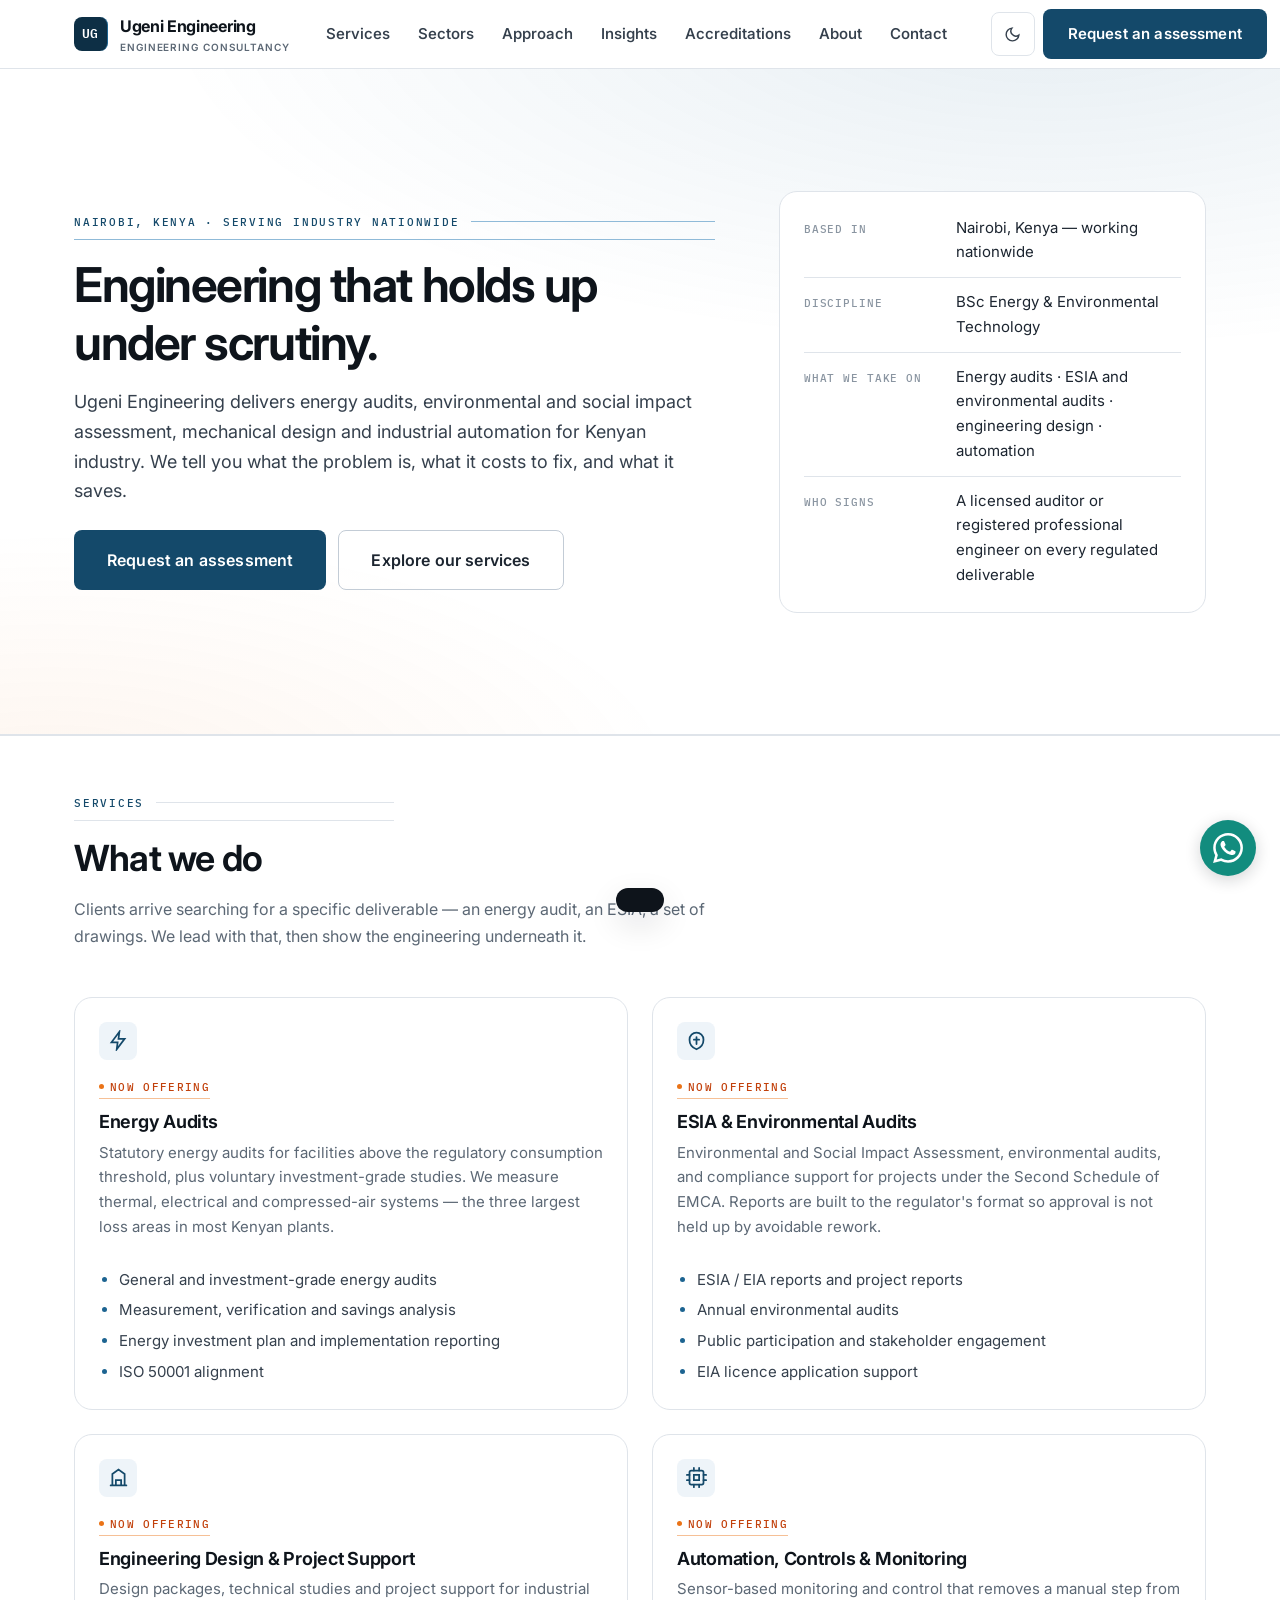
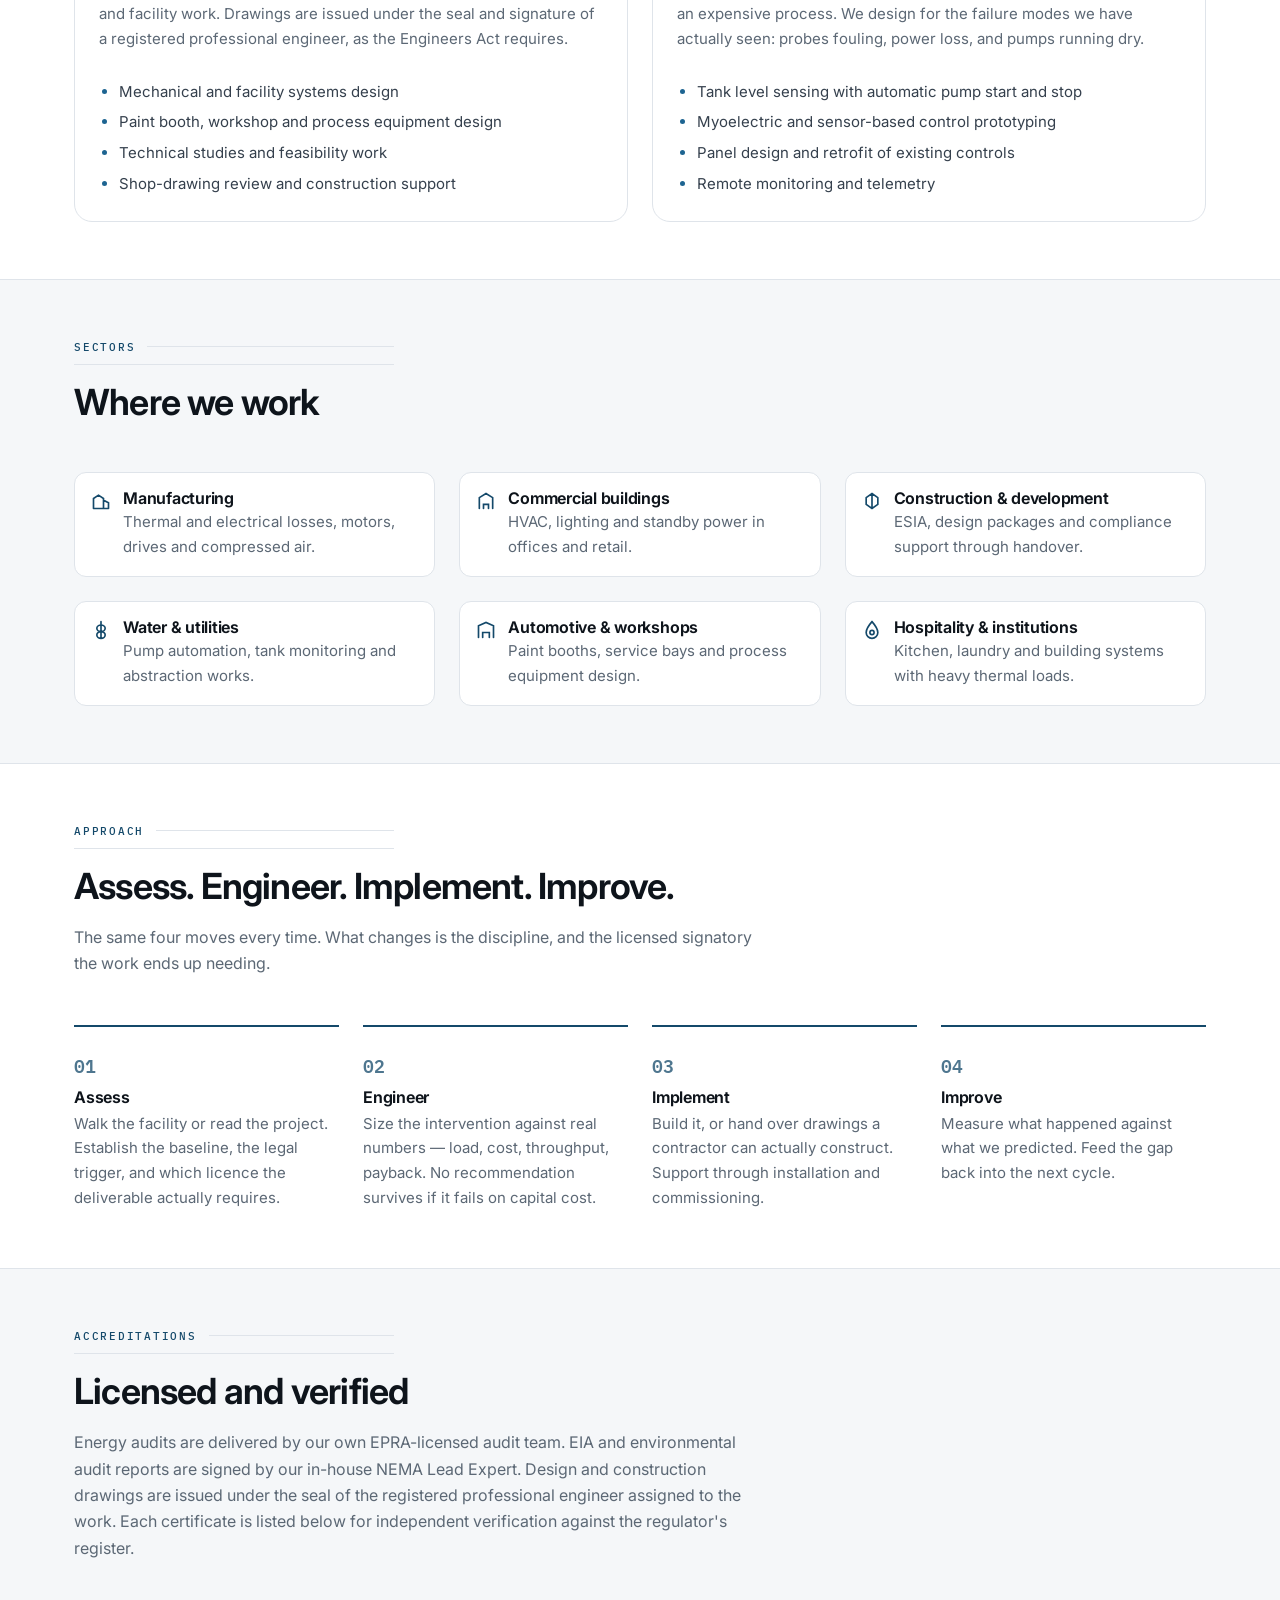
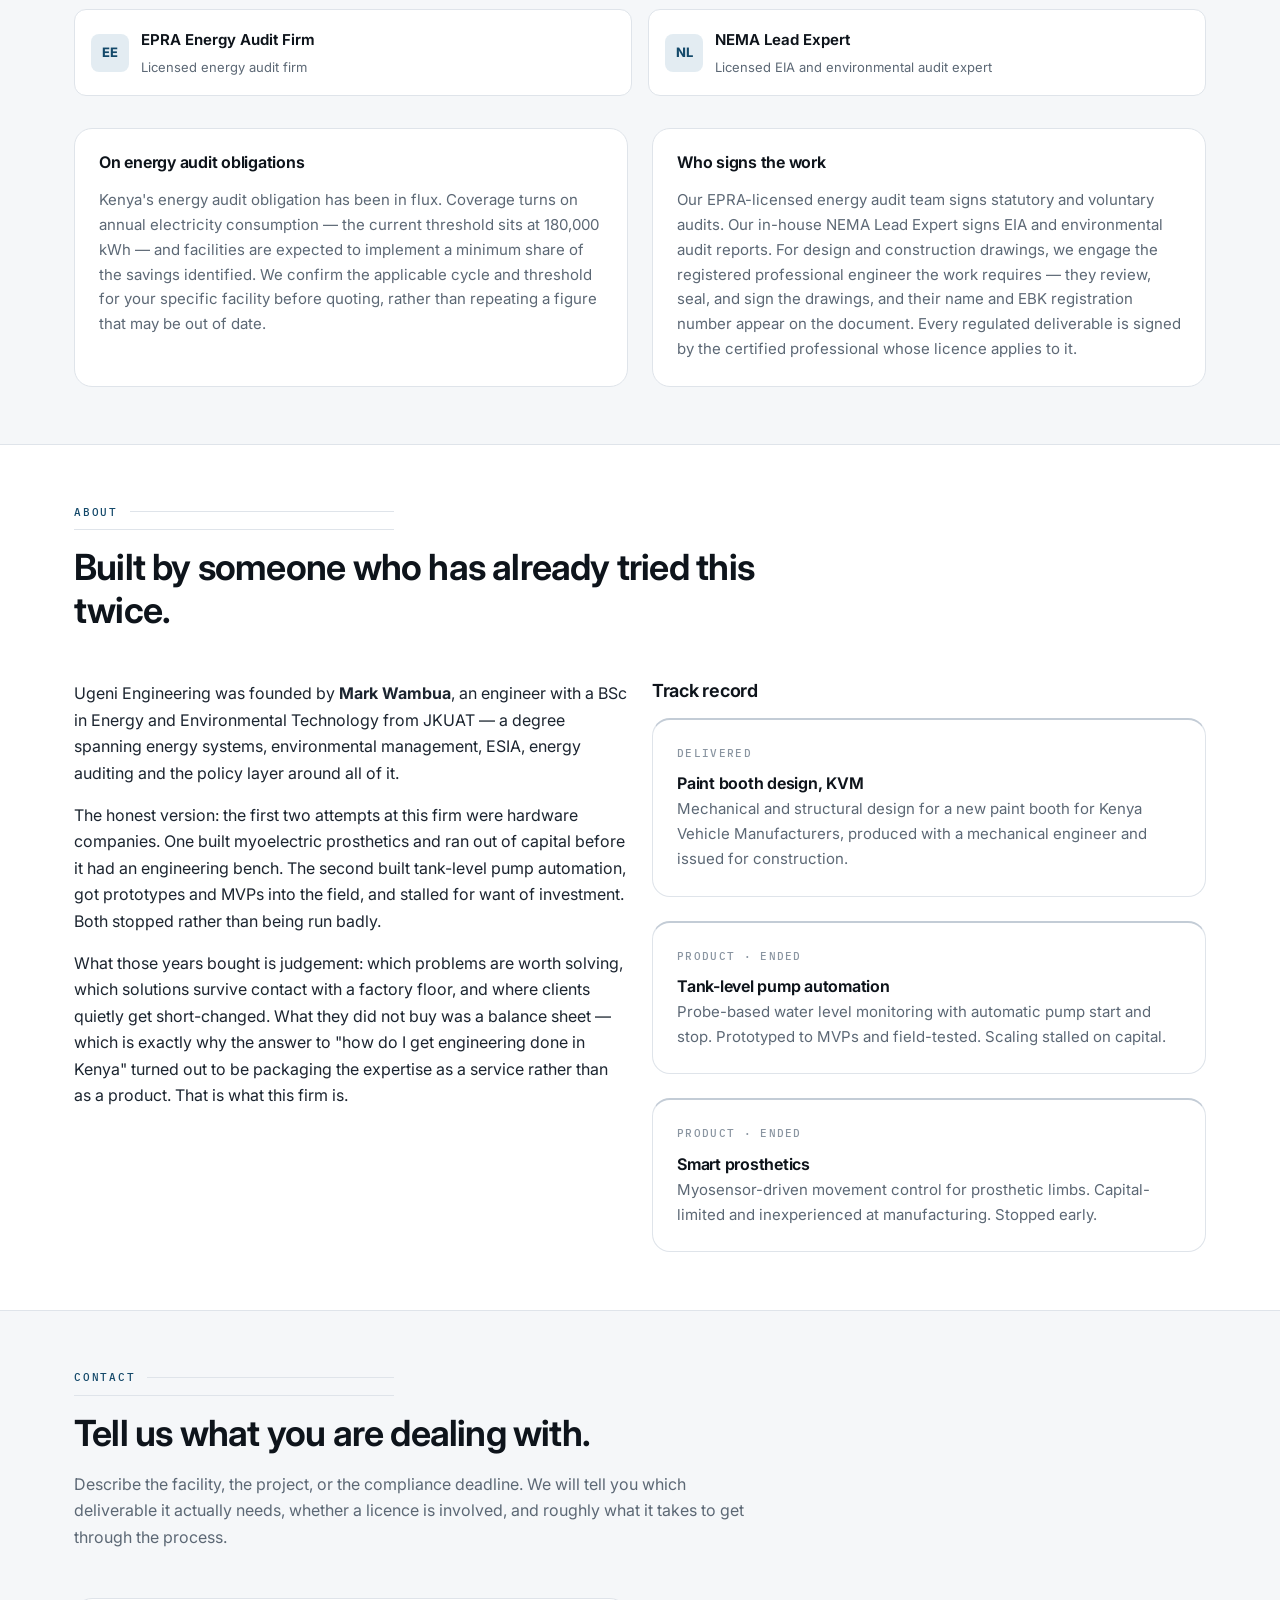
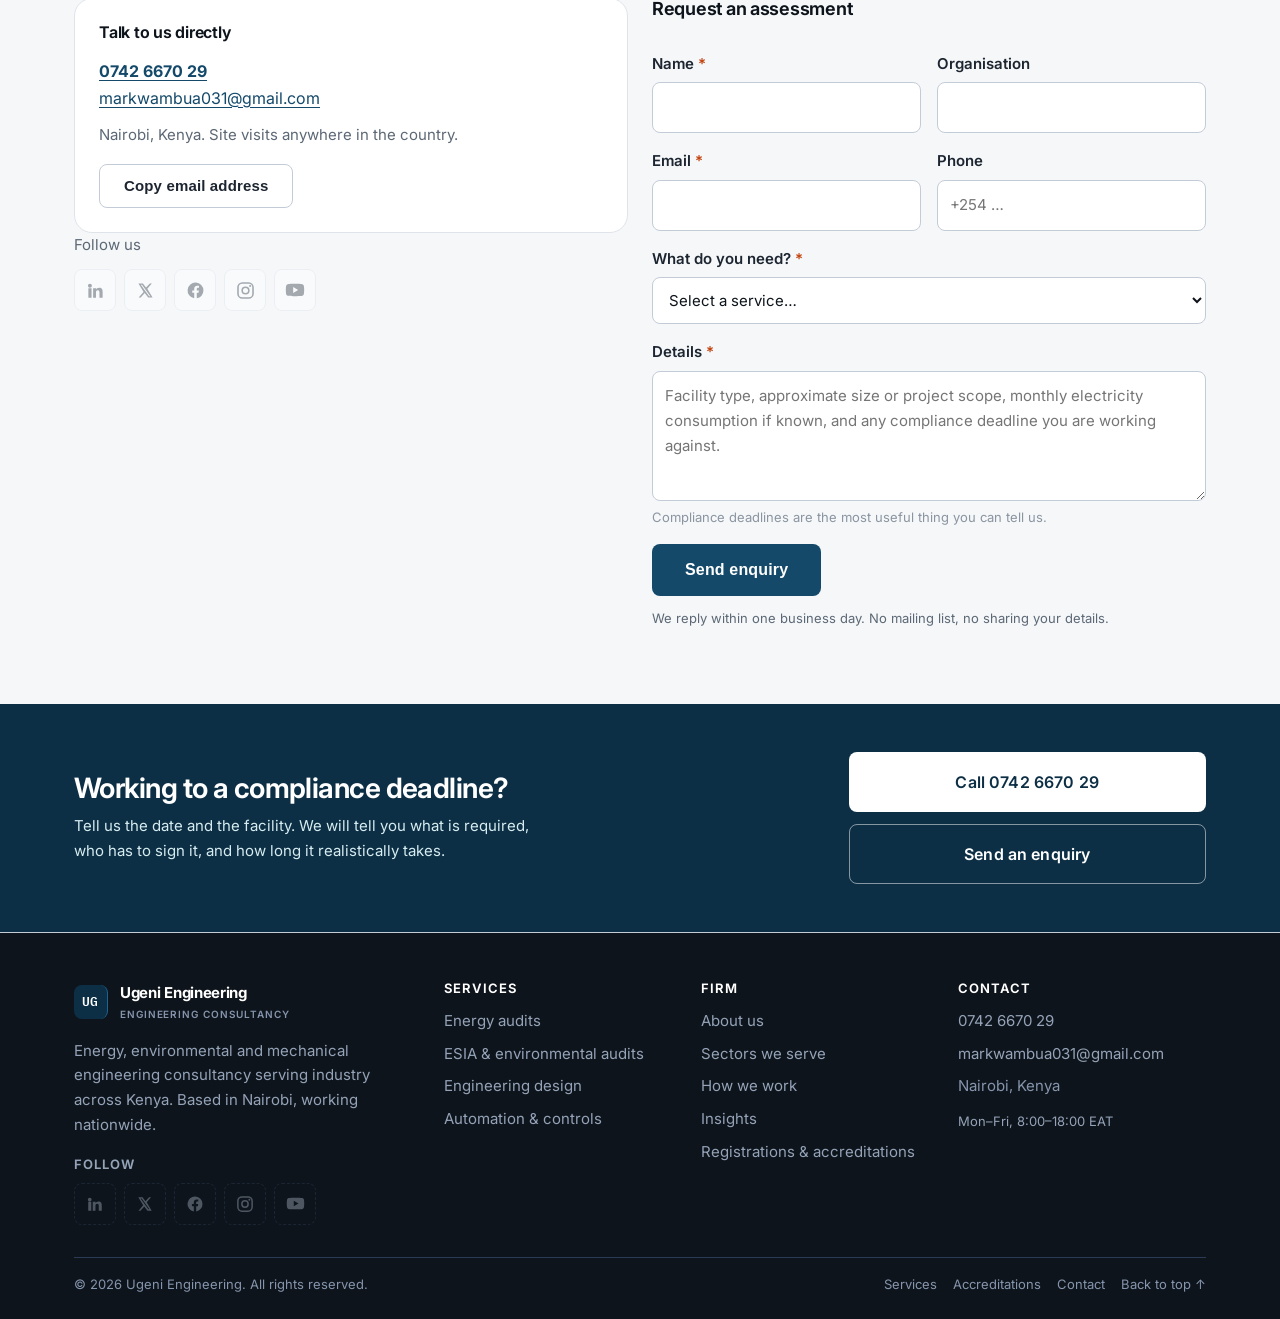
==== index.html @ 132cc2e2 "Add config-driven floating WhatsApp button Bottom-right on every page (index, blog index, blog posts" ====
<!DOCTYPE html>
<html lang="en">
<head>
<meta charset="UTF-8">
<meta name="viewport" content="width=device-width, initial-scale=1">
<title>Ugeni Engineering — Energy, Environmental &amp; Engineering Consultancy in Nairobi</title>
<meta name="description" content="Energy audits, ESIA and environmental audits, engineering design and industrial automation for Kenyan industry. Based in Nairobi, working nationwide.">
<link rel="canonical" href="https://eng-mwambua.github.io/ugeni-engineering/">

<meta property="og:type" content="website">
<meta property="og:title" content="Ugeni Engineering — Energy, Environmental &amp; Engineering Consultancy">
<meta property="og:description" content="Energy audits, ESIA, engineering design and industrial automation for Kenyan industry. Nairobi based.">
<meta property="og:url" content="https://eng-mwambua.github.io/ugeni-engineering/">
<meta property="og:locale" content="en_KE">

<link rel="icon" href="assets/img/favicon.svg" type="image/svg+xml">
<link rel="preconnect" href="https://fonts.googleapis.com">
<link rel="preconnect" href="https://fonts.gstatic.com" crossorigin>
<link rel="stylesheet" href="https://fonts.googleapis.com/css2?family=Inter:wght@400;500;600;700;800&family=IBM+Plex+Mono:wght@400;500&display=swap">
<link rel="stylesheet" href="assets/css/main.css">

<!-- Structured data. Email/phone update automatically via site.config.js -->
<script type="application/ld+json">
{
  "@context": "https://schema.org",
  "@type": "ProfessionalService",
  "name": "Ugeni Engineering",
  "description": "Energy, environmental and mechanical engineering consultancy serving Kenyan industry.",
  "url": "https://eng-mwambua.github.io/ugeni-engineering/",
  "telephone": "+254742667029",
  "email": "markwambua031@gmail.com",
  "priceRange": "KES",
  "address": {
    "@type": "PostalAddress",
    "addressLocality": "Nairobi",
    "addressCountry": "KE"
  },
  "areaServed": { "@type": "Country", "name": "Kenya" },
  "founder": { "@type": "Person", "name": "Mark Wambua" },
  "knowsAbout": [
    "Energy auditing", "Energy efficiency", "Environmental and Social Impact Assessment",
    "Environmental audits", "Mechanical engineering design", "Industrial automation",
    "Process control systems"
  ]
}
</script>
</head>

<body>
<a class="skip" href="#main">Skip to main content</a>

<header class="hdr">
  <div class="wrap hdr__in">
    <a class="logo" href="./" aria-label="Ugeni Engineering — home">
      <span class="logo__mark" aria-hidden="true">UG</span>
      <span>
        <span class="logo__name">Ugeni Engineering</span>
        <span class="logo__sub">Engineering Consultancy</span>
      </span>
    </a>

    <nav class="nav" id="nav" aria-label="Primary">
      <a href="#services">Services</a>
      <a href="#sectors">Sectors</a>
      <a href="#approach">Approach</a>
      <a href="blog/">Insights</a>
      <a href="#accreditations">Accreditations</a>
      <a href="#about">About</a>
      <a href="#contact">Contact</a>
    </nav>

    <div class="hdr__tools">
      <button class="iconbtn" data-theme-toggle aria-label="Switch to dark theme">
        <svg width="17" height="17" viewBox="0 0 24 24" fill="none" stroke="currentColor" stroke-width="2" stroke-linecap="round" aria-hidden="true">
          <path d="M21 12.8A9 9 0 1 1 11.2 3a7 7 0 0 0 9.8 9.8Z"/>
        </svg>
      </button>
      <a class="btn btn--primary hdr__cta" href="#contact">Request an assessment</a>
      <button class="iconbtn menu-btn" data-menu aria-expanded="false" aria-controls="nav" aria-label="Open navigation menu">
        <svg width="19" height="19" viewBox="0 0 24 24" fill="none" stroke="currentColor" stroke-width="2" stroke-linecap="round" aria-hidden="true">
          <path d="M3 6h18M3 12h18M3 18h18"/>
        </svg>
      </button>
    </div>
  </div>
</header>

<main id="main">

  <!-- ============ HERO ============ -->
  <section class="hero" id="top">
    <div class="wrap hero__grid">
      <div>
        <span class="eyebrow">Nairobi, Kenya · Serving industry nationwide</span>
        <h1>Engineering that holds up under scrutiny.</h1>
        <p class="lede">
          Ugeni Engineering delivers energy audits, environmental and social impact
          assessment, mechanical design and industrial automation for Kenyan industry.
          We tell you what the problem is, what it costs to fix, and what it saves.
        </p>

        <div class="hero__cta">
          <a class="btn btn--primary btn--lg" href="#contact">Request an assessment</a>
          <a class="btn btn--ghost btn--lg" href="#services">Explore our services</a>
        </div>

      </div>

      <aside class="card-stat" aria-label="Firm at a glance">
        <dl>
          <div>
            <dt>Based in</dt>
            <dd>Nairobi, Kenya — working nationwide</dd>
          </div>
          <div>
            <dt>Discipline</dt>
            <dd>BSc Energy &amp; Environmental Technology</dd>
          </div>
          <div>
            <dt>What we take on</dt>
            <dd>Energy audits · ESIA and environmental audits · engineering design · automation</dd>
          </div>
          <div>
            <dt>Who signs</dt>
            <dd>A licensed auditor or registered professional engineer on every regulated deliverable</dd>
          </div>
        </dl>
      </aside>
    </div>
  </section>

  <!-- ============ SERVICES ============ -->
  <section id="services">
    <div class="wrap">
      <div class="sec__head">
        <span class="eyebrow">Services</span>
        <h2>What we do</h2>
        <p class="muted">
          Clients arrive searching for a specific deliverable — an energy audit, an
          ESIA, a set of drawings. We lead with that, then show the engineering
          underneath it.
        </p>
      </div>

      <div class="grid-2 grid-services">

        <article class="svc" id="energy-audits">
          <div class="svc__icon" aria-hidden="true">
            <svg width="21" height="21" viewBox="0 0 24 24" fill="none" stroke="currentColor" stroke-width="2" stroke-linecap="round"><path d="M13 2 4 14h7l-1 8 9-12h-7l1-8Z"/></svg>
          </div>
          <span class="tag tag--live">Now offering</span>
          <h3>Energy Audits</h3>
          <p>
            Statutory energy audits for facilities above the regulatory consumption
            threshold, plus voluntary investment-grade studies. We measure thermal,
            electrical and compressed-air systems — the three largest loss areas in
            most Kenyan plants.
          </p>
          <ul class="svc__list">
            <li>General and investment-grade energy audits</li>
            <li>Measurement, verification and savings analysis</li>
            <li>Energy investment plan and implementation reporting</li>
            <li>ISO 50001 alignment</li>
          </ul>
        </article>

        <article class="svc" id="environmental">
          <div class="svc__icon" aria-hidden="true">
            <svg width="21" height="21" viewBox="0 0 24 24" fill="none" stroke="currentColor" stroke-width="2" stroke-linecap="round"><path d="M12 22c5-2 8-6 8-11a8 8 0 1 0-16 0c0 5 3 9 8 11Z"/><path d="M12 8v8M9 11h6"/></svg>
          </div>
          <span class="tag tag--live">Now offering</span>
          <h3>ESIA &amp; Environmental Audits</h3>
          <p>
            Environmental and Social Impact Assessment, environmental audits, and
            compliance support for projects under the Second Schedule of EMCA.
            Reports are built to the regulator's format so approval is not held up
            by avoidable rework.
          </p>
          <ul class="svc__list">
            <li>ESIA / EIA reports and project reports</li>
            <li>Annual environmental audits</li>
            <li>Public participation and stakeholder engagement</li>
            <li>EIA licence application support</li>
          </ul>
        </article>

        <article class="svc" id="design">
          <div class="svc__icon" aria-hidden="true">
            <svg width="21" height="21" viewBox="0 0 24 24" fill="none" stroke="currentColor" stroke-width="2" stroke-linecap="round"><path d="M3 21h18M5 21V8l7-5 7 5v13M9 21v-6h6v6"/></svg>
          </div>
          <span class="tag tag--live">Now offering</span>
          <h3>Engineering Design &amp; Project Support</h3>
          <p>
            Design packages, technical studies and project support for industrial
            and facility work. Drawings are issued under the seal and signature of
            a registered professional engineer, as the Engineers Act requires.
          </p>
          <ul class="svc__list">
            <li>Mechanical and facility systems design</li>
            <li>Paint booth, workshop and process equipment design</li>
            <li>Technical studies and feasibility work</li>
            <li>Shop-drawing review and construction support</li>
          </ul>
        </article>

        <article class="svc" id="automation">
          <div class="svc__icon" aria-hidden="true">
            <svg width="21" height="21" viewBox="0 0 24 24" fill="none" stroke="currentColor" stroke-width="2" stroke-linecap="round"><rect x="4" y="4" width="16" height="16" rx="2"/><path d="M9 9h6v6H9zM9 1v3M15 1v3M9 20v3M15 20v3M1 9h3M1 15h3M20 9h3M20 15h3"/></svg>
          </div>
          <span class="tag tag--live">Now offering</span>
          <h3>Automation, Controls &amp; Monitoring</h3>
          <p>
            Sensor-based monitoring and control that removes a manual step from an
            expensive process. We design for the failure modes we have actually
            seen: probes fouling, power loss, and pumps running dry.
          </p>
          <ul class="svc__list">
            <li>Tank level sensing with automatic pump start and stop</li>
            <li>Myoelectric and sensor-based control prototyping</li>
            <li>Panel design and retrofit of existing controls</li>
            <li>Remote monitoring and telemetry</li>
          </ul>
        </article>

      </div>
    </div>
  </section>

  <!-- ============ SECTORS ============ -->
  <section class="sec-alt" id="sectors">
    <div class="wrap">
      <div class="sec__head">
        <span class="eyebrow">Sectors</span>
        <h2>Where we work</h2>
      </div>

      <div class="grid-3">
        <div class="sector">
          <svg width="20" height="20" viewBox="0 0 24 24" fill="none" stroke="currentColor" stroke-width="2" stroke-linecap="round" aria-hidden="true"><path d="M3 21V9l6-4 6 4v12M15 21V11l6 3v7M3 21h18"/></svg>
          <div>
            <h4>Manufacturing</h4>
            <p>Thermal and electrical losses, motors, drives and compressed air.</p>
          </div>
        </div>
        <div class="sector">
          <svg width="20" height="20" viewBox="0 0 24 24" fill="none" stroke="currentColor" stroke-width="2" stroke-linecap="round" aria-hidden="true"><path d="M4 21V8l8-5 8 5v13M9 21v-5h6v5"/></svg>
          <div>
            <h4>Commercial buildings</h4>
            <p>HVAC, lighting and standby power in offices and retail.</p>
          </div>
        </div>
        <div class="sector">
          <svg width="20" height="20" viewBox="0 0 24 24" fill="none" stroke="currentColor" stroke-width="2" stroke-linecap="round" aria-hidden="true"><path d="M12 3v18M5 8l7-5 7 5M5 8v8l7 5 7-5V8"/></svg>
          <div>
            <h4>Construction &amp; development</h4>
            <p>ESIA, design packages and compliance support through handover.</p>
          </div>
        </div>
        <div class="sector">
          <svg width="20" height="20" viewBox="0 0 24 24" fill="none" stroke="currentColor" stroke-width="2" stroke-linecap="round" aria-hidden="true"><path d="M12 2v20M12 6c3 0 5 2 5 4s-2 4-5 4-5-2-5-4 2-4 5-4Zm0 8c3 0 5 2 5 4s-2 4-5 4-5-2-5-4 2-4 5-4Z"/></svg>
          <div>
            <h4>Water &amp; utilities</h4>
            <p>Pump automation, tank monitoring and abstraction works.</p>
          </div>
        </div>
        <div class="sector">
          <svg width="20" height="20" viewBox="0 0 24 24" fill="none" stroke="currentColor" stroke-width="2" stroke-linecap="round" aria-hidden="true"><path d="M3 21V7l9-4 9 4v14M8 21v-6h8v6"/></svg>
          <div>
            <h4>Automotive &amp; workshops</h4>
            <p>Paint booths, service bays and process equipment design.</p>
          </div>
        </div>
        <div class="sector">
          <svg width="20" height="20" viewBox="0 0 24 24" fill="none" stroke="currentColor" stroke-width="2" stroke-linecap="round" aria-hidden="true"><path d="M12 22a7 7 0 0 0 7-7c0-5-7-13-7-13S5 10 5 15a7 7 0 0 0 7 7Z"/><circle cx="12" cy="15" r="2.5"/></svg>
          <div>
            <h4>Hospitality &amp; institutions</h4>
            <p>Kitchen, laundry and building systems with heavy thermal loads.</p>
          </div>
        </div>
      </div>
    </div>
  </section>

  <!-- ============ APPROACH ============ -->
  <section id="approach">
    <div class="wrap">
      <div class="sec__head">
        <span class="eyebrow">Approach</span>
        <h2>Assess. Engineer. Implement. Improve.</h2>
        <p class="muted">
          The same four moves every time. What changes is the discipline, and the
          licensed signatory the work ends up needing.
        </p>
      </div>

      <div class="steps">
        <div class="step">
          <h3>Assess</h3>
          <p>Walk the facility or read the project. Establish the baseline, the legal trigger, and which licence the deliverable actually requires.</p>
        </div>
        <div class="step">
          <h3>Engineer</h3>
          <p>Size the intervention against real numbers — load, cost, throughput, payback. No recommendation survives if it fails on capital cost.</p>
        </div>
        <div class="step">
          <h3>Implement</h3>
          <p>Build it, or hand over drawings a contractor can actually construct. Support through installation and commissioning.</p>
        </div>
        <div class="step">
          <h3>Improve</h3>
          <p>Measure what happened against what we predicted. Feed the gap back into the next cycle.</p>
        </div>
      </div>
    </div>
  </section>

  <!-- ============ ACCREDITATIONS ============ -->
  <section class="sec-alt" id="accreditations">
    <div class="wrap">
      <div class="sec__head">
        <span class="eyebrow">Accreditations</span>
        <h2>Licensed and verified</h2>
        <p class="muted">
          Energy audits are delivered by our own EPRA-licensed audit team. EIA
          and environmental audit reports are signed by our in-house NEMA Lead
          Expert. Design and construction drawings are issued under the seal of
          the registered professional engineer assigned to the work. Each
          certificate is listed below for independent verification against the
          regulator's register.
        </p>
      </div>

      <!-- Populated from SITE.accreditations in assets/js/site.config.js.
           Each entry is { label, detail, url }. Add one there, refresh, it appears. -->
      <div class="acc-grid" data-acc-grid>
        <!-- Filled by JS. Without JS this block stays empty rather than lying. -->
      </div>

      <noscript>
        <p class="small muted">
          Registrations are listed in our accreditation documents. Contact us for the
          current certificates.
        </p>
      </noscript>

      <div class="grid-2" style="margin-top:var(--sp-6)">
        <div class="card-stat">
          <h3 style="font-size:var(--fs-md)">On energy audit obligations</h3>
          <p class="small muted" style="margin:0">
            Kenya's energy audit obligation has been in flux. Coverage turns on annual
            electricity consumption — the current threshold sits at 180,000 kWh — and
            facilities are expected to implement a minimum share of the savings
            identified. We confirm the applicable cycle and threshold for your specific
            facility before quoting, rather than repeating a figure that may be out of
            date.
          </p>
        </div>
        <div class="card-stat">
          <h3 style="font-size:var(--fs-md)">Who signs the work</h3>
          <p class="small muted" style="margin:0">
            Our EPRA-licensed energy audit team signs statutory and voluntary
            audits. Our in-house NEMA Lead Expert signs EIA and environmental audit
            reports. For design and construction drawings, we engage the
            registered professional engineer the work requires — they review,
            seal, and sign the drawings, and their name and EBK registration
            number appear on the document. Every regulated deliverable is signed
            by the certified professional whose licence applies to it.
          </p>
        </div>
      </div>
    </div>
  </section>

  <!-- ============ ABOUT ============ -->
  <section id="about">
    <div class="wrap">
      <div class="sec__head">
        <span class="eyebrow">About</span>
        <h2>Built by someone who has already tried this twice.</h2>
      </div>

      <div class="grid-2">
        <div>
          <p>
            Ugeni Engineering was founded by <strong>Mark Wambua</strong>, an engineer
            with a BSc in Energy and Environmental Technology from JKUAT — a degree
            spanning energy systems, environmental management, ESIA, energy auditing and
            the policy layer around all of it.
          </p>
          <p>
            The honest version: the first two attempts at this firm were hardware
            companies. One built myoelectric prosthetics and ran out of capital before it
            had an engineering bench. The second built tank-level pump automation, got
            prototypes and MVPs into the field, and stalled for want of investment.
            Both stopped rather than being run badly.
          </p>
          <p>
            What those years bought is judgement: which problems are worth solving,
            which solutions survive contact with a factory floor, and where clients
            quietly get short-changed. What they did not buy was a balance sheet — which
            is exactly why the answer to "how do I get engineering done in Kenya"
            turned out to be packaging the expertise as a service rather than as a
            product. That is what this firm is.
          </p>
        </div>

        <div>
          <h3 style="font-size:var(--fs-lg)">Track record</h3>
          <div class="grid-3" style="margin-top:var(--sp-4)">
            <article class="rec">
              <div class="rec__meta">Delivered</div>
              <h3>Paint booth design, KVM</h3>
              <p>
                Mechanical and structural design for a new paint booth for Kenya
                Vehicle Manufacturers, produced with a mechanical engineer and issued
                for construction.
              </p>
            </article>
            <article class="rec">
              <div class="rec__meta">Product · Ended</div>
              <h3>Tank-level pump automation</h3>
              <p>
                Probe-based water level monitoring with automatic pump start and stop.
                Prototyped to MVPs and field-tested. Scaling stalled on capital.
              </p>
            </article>
            <article class="rec">
              <div class="rec__meta">Product · Ended</div>
              <h3>Smart prosthetics</h3>
              <p>
                Myosensor-driven movement control for prosthetic limbs. Capital-limited
                and inexperienced at manufacturing. Stopped early.
              </p>
            </article>
          </div>
        </div>
      </div>
    </div>
  </section>

  <!-- ============ CONTACT ============ -->
  <section class="sec-alt" id="contact">
    <div class="wrap">
      <div class="sec__head">
        <span class="eyebrow">Contact</span>
        <h2>Tell us what you are dealing with.</h2>
        <p class="muted">
          Describe the facility, the project, or the compliance deadline. We will tell
          you which deliverable it actually needs, whether a licence is involved, and
          roughly what it takes to get through the process.
        </p>
      </div>

      <div class="grid-2">
        <div>
          <div class="card-stat">
            <h3 style="font-size:var(--fs-md)">Talk to us directly</h3>
            <p style="margin-bottom:var(--sp-3)">
              <strong><a href="tel:+254742667029" data-phone-display>0742 6670 29</a></strong><br>
              <a href="mailto:markwambua031@gmail.com" data-email>markwambua031@gmail.com</a>
            </p>
            <p class="small muted" style="margin-bottom:var(--sp-4)">
              Nairobi, Kenya. Site visits anywhere in the country.
            </p>
            <button class="btn btn--ghost" data-copy-email type="button">Copy email address</button>
          </div>

          <p class="small muted" style="margin:0 0 var(--sp-3)">Follow us</p>
          <div class="social" aria-label="Ugeni Engineering on social media">
          <a class="soc is-placeholder" data-social="linkedin" href="#linkedin" aria-label="Ugeni Engineering on LinkedIn" title="LinkedIn — link coming soon"><svg width="19" height="19" viewBox="0 0 24 24" fill="currentColor" aria-hidden="true"><path d="M4.98 3.5a2.5 2.5 0 1 1 0 5 2.5 2.5 0 0 1 0-5ZM3 9h4v12H3zM9 9h3.8v1.7h.05c.53-1 1.83-2.05 3.77-2.05C20.4 8.65 21 11 21 14.1V21h-4v-6.1c0-1.46-.03-3.34-2.04-3.34-2.04 0-2.35 1.59-2.35 3.23V21H9Z"/></svg></a>
          <a class="soc is-placeholder" data-social="x" href="#x" aria-label="Ugeni Engineering on X" title="X — link coming soon"><svg width="17" height="17" viewBox="0 0 24 24" fill="currentColor" aria-hidden="true"><path d="M18.2 2H21l-6.5 7.4L22 22h-6.2l-4.9-6.4L5.2 22H2.3l7-8L2 2h6.3l4.4 5.9L18.2 2Zm-1.1 18h1.6L7 3.9H5.3L17.1 20Z"/></svg></a>
          <a class="soc is-placeholder" data-social="facebook" href="#facebook" aria-label="Ugeni Engineering on Facebook" title="Facebook — link coming soon"><svg width="19" height="19" viewBox="0 0 24 24" fill="currentColor" aria-hidden="true"><path d="M22 12a10 10 0 1 0-11.6 9.9v-7H7.9V12h2.5V9.8c0-2.5 1.5-3.9 3.8-3.9 1.1 0 2.2.2 2.2.2v2.4h-1.2c-1.2 0-1.6.8-1.6 1.6V12h2.7l-.4 2.9h-2.3v7A10 10 0 0 0 22 12Z"/></svg></a>
          <a class="soc is-placeholder" data-social="instagram" href="#instagram" aria-label="Ugeni Engineering on Instagram" title="Instagram — link coming soon"><svg width="19" height="19" viewBox="0 0 24 24" fill="none" stroke="currentColor" stroke-width="2" aria-hidden="true"><rect x="2.5" y="2.5" width="19" height="19" rx="5.5"/><circle cx="12" cy="12" r="4.2"/><circle cx="17.8" cy="6.2" r="1.3" fill="currentColor" stroke="none"/></svg></a>
          <a class="soc is-placeholder" data-social="youtube" href="#youtube" aria-label="Ugeni Engineering on YouTube" title="YouTube — link coming soon"><svg width="20" height="20" viewBox="0 0 24 24" fill="currentColor" aria-hidden="true"><path d="M23 12s0-3.4-.4-5c-.3-.9-1-1.6-1.9-1.9C19 4.6 12 4.6 12 4.6s-7 0-8.7.5c-.9.3-1.6 1-1.9 1.9C1 8.6 1 12 1 12s0 3.4.4 5c.3.9 1 1.6 1.9 1.9 1.7.5 8.7.5 8.7.5s7 0 8.7-.5c.9-.3 1.6-1 1.9-1.9.4-1.6.4-5 .4-5ZM9.8 15.5v-7l6 3.5-6 3.5Z"/></svg></a>
          </div>
        </div>

        <form class="form" id="enquiry" novalidate>
          <h3 style="font-size:var(--fs-lg)">Request an assessment</h3>

          <div class="form__status" data-form-status role="status" aria-live="polite"></div>

          <div class="form__row">
            <div class="field">
              <label for="name">Name <span class="req" aria-hidden="true">*</span></label>
              <input id="name" name="name" type="text" autocomplete="name" required>
              <span class="err">Please enter your name.</span>
            </div>
            <div class="field">
              <label for="org">Organisation</label>
              <input id="org" name="org" type="text" autocomplete="organization">
            </div>
          </div>

          <div class="form__row">
            <div class="field">
              <label for="email">Email <span class="req" aria-hidden="true">*</span></label>
              <input id="email" name="email" type="email" autocomplete="email" required>
              <span class="err">Please enter a valid email address.</span>
            </div>
            <div class="field">
              <label for="phone">Phone</label>
              <input id="phone" name="phone" type="tel" autocomplete="tel" placeholder="+254 …">
            </div>
          </div>

          <div class="field">
            <label for="service">What do you need? <span class="req" aria-hidden="true">*</span></label>
            <select id="service" name="service" required>
              <option value="">Select a service…</option>
              <option>Energy audit (statutory)</option>
              <option>Energy audit (voluntary / investment grade)</option>
              <option>ESIA / environmental impact assessment</option>
              <option>Environmental audit</option>
              <option>Engineering design and drawings</option>
              <option>Automation, controls or pump monitoring</option>
              <option>Not sure yet</option>
            </select>
            <span class="err">Please choose a service.</span>
          </div>

          <div class="field">
            <label for="msg">Details <span class="req" aria-hidden="true">*</span></label>
            <textarea id="msg" name="message" required
              placeholder="Facility type, approximate size or project scope, monthly electricity consumption if known, and any compliance deadline you are working against."></textarea>
            <span class="hint">Compliance deadlines are the most useful thing you can tell us.</span>
            <span class="err">Please tell us a little about the project.</span>
          </div>

          <div>
            <button class="btn btn--primary btn--lg" type="submit">Send enquiry</button>
            <p class="xs muted" style="margin-top:var(--sp-3)">
              We reply within one business day. No mailing list, no sharing your details.
            </p>
          </div>
        </form>
      </div>
    </div>
  </section>

</main>

<footer>
  <!-- ============ CTA BAND ============ -->
  <div class="foot__cta">
    <div class="wrap foot__cta-in">
      <div>
        <h2 class="foot__cta-title">Working to a compliance deadline?</h2>
        <p class="foot__cta-text">
          Tell us the date and the facility. We will tell you what is required,
          who has to sign it, and how long it realistically takes.
        </p>
      </div>
      <div class="foot__cta-actions">
        <a class="btn btn--primary btn--lg" href="tel:+254742667029" data-phone-cta>Call the office</a>
        <a class="btn btn--outline btn--lg" href="#contact">Send an enquiry</a>
      </div>
    </div>
  </div>

  <!-- ============ MAIN FOOTER ============ -->
  <div class="wrap foot__main">
    <div class="foot">

      <div class="foot__brand">
        <a class="logo logo--foot" href="./" aria-label="Ugeni Engineering — home">
          <span class="logo__mark" aria-hidden="true">UG</span>
          <span>
            <span class="logo__name">Ugeni Engineering</span>
            <span class="logo__sub">Engineering Consultancy</span>
          </span>
        </a>
        <p class="foot__blurb">
          Energy, environmental and mechanical engineering consultancy serving
          industry across Kenya. Based in Nairobi, working nationwide.
        </p>
        <p class="foot__sociallabel">Follow</p>
        <div class="social" aria-label="Ugeni Engineering on social media">
            <a class="soc is-placeholder" data-social="linkedin" href="#linkedin" aria-label="Ugeni Engineering on LinkedIn" title="LinkedIn — coming soon"><svg width="18" height="18" viewBox="0 0 24 24" fill="currentColor" aria-hidden="true"><path d="M4.98 3.5a2.5 2.5 0 1 1 0 5 2.5 2.5 0 0 1 0-5ZM3 9h4v12H3zM9 9h3.8v1.7h.05c.53-1 1.83-2.05 3.77-2.05C20.4 8.65 21 11 21 14.1V21h-4v-6.1c0-1.46-.03-3.34-2.04-3.34-2.04 0-2.35 1.59-2.35 3.23V21H9Z"/></svg></a>
            <a class="soc is-placeholder" data-social="x" href="#x" aria-label="Ugeni Engineering on X" title="X — coming soon"><svg width="16" height="16" viewBox="0 0 24 24" fill="currentColor" aria-hidden="true"><path d="M18.2 2H21l-6.5 7.4L22 22h-6.2l-4.9-6.4L5.2 22H2.3l7-8L2 2h6.3l4.4 5.9L18.2 2Zm-1.1 18h1.6L7 3.9H5.3L17.1 20Z"/></svg></a>
            <a class="soc is-placeholder" data-social="facebook" href="#facebook" aria-label="Ugeni Engineering on Facebook" title="Facebook — coming soon"><svg width="18" height="18" viewBox="0 0 24 24" fill="currentColor" aria-hidden="true"><path d="M22 12a10 10 0 1 0-11.6 9.9v-7H7.9V12h2.5V9.8c0-2.5 1.5-3.9 3.8-3.9 1.1 0 2.2.2 2.2.2v2.4h-1.2c-1.2 0-1.6.8-1.6 1.6V12h2.7l-.4 2.9h-2.3v7A10 10 0 0 0 22 12Z"/></svg></a>
            <a class="soc is-placeholder" data-social="instagram" href="#instagram" aria-label="Ugeni Engineering on Instagram" title="Instagram — coming soon"><svg width="18" height="18" viewBox="0 0 24 24" fill="none" stroke="currentColor" stroke-width="2" aria-hidden="true"><rect x="2.5" y="2.5" width="19" height="19" rx="5.5"/><circle cx="12" cy="12" r="4.2"/><circle cx="17.8" cy="6.2" r="1.3" fill="currentColor" stroke="none"/></svg></a>
            <a class="soc is-placeholder" data-social="youtube" href="#youtube" aria-label="Ugeni Engineering on YouTube" title="YouTube — coming soon"><svg width="19" height="19" viewBox="0 0 24 24" fill="currentColor" aria-hidden="true"><path d="M23 12s0-3.4-.4-5c-.3-.9-1-1.6-1.9-1.9C19 4.6 12 4.6 12 4.6s-7 0-8.7.5c-.9.3-1.6 1-1.9 1.9C1 8.6 1 12 1 12s0 3.4.4 5c.3.9 1 1.6 1.9 1.9 1.7.5 8.7.5 8.7.5s7 0 8.7-.5c.9-.3 1.6-1 1.9-1.9.4-1.6.4-5 .4-5ZM9.8 15.5v-7l6 3.5-6 3.5Z"/></svg></a>
        </div>
      </div>

      <div>
        <h4>Services</h4>
        <ul>
          <li><a href="#energy-audits">Energy audits</a></li>
          <li><a href="#environmental">ESIA &amp; environmental audits</a></li>
          <li><a href="#design">Engineering design</a></li>
          <li><a href="#automation">Automation &amp; controls</a></li>
        </ul>
      </div>

      <div>
        <h4>Firm</h4>
        <ul>
          <li><a href="#about">About us</a></li>
          <li><a href="#sectors">Sectors we serve</a></li>
          <li><a href="#approach">How we work</a></li>
          <li><a href="blog/">Insights</a></li>
          <li><a href="#accreditations">Registrations &amp; accreditations</a></li>
        </ul>
      </div>

      <div>
        <h4>Contact</h4>
        <ul>
          <li><a href="tel:+254742667029" data-phone-display>0742 6670 29</a></li>
          <li><a href="mailto:markwambua031@gmail.com" data-email>markwambua031@gmail.com</a></li>
          <li class="foot__muted">Nairobi, Kenya</li>
        </ul>
        <p class="foot__hours">Mon–Fri, 8:00–18:00 EAT</p>
      </div>

    </div>

    <!-- ============ BASE BAR ============ -->
    <div class="foot__base">
      <p class="foot__copy">
        © <span data-year>2026</span> Ugeni Engineering. All rights reserved.
      </p>
      <nav class="foot__links" aria-label="Footer">
        <a href="#services">Services</a>
        <a href="#accreditations">Accreditations</a>
        <a href="#contact">Contact</a>
        <a href="#top">Back to top ↑</a>
      </nav>
    </div>
  </div>
</footer>

<!-- WhatsApp. href is a real fallback for no-JS; main.js keeps it in sync
     with site.config.js and removes the button entirely when no number is set. -->
<a class="wafloat" data-whatsapp href="https://wa.me/254742667029" rel="noopener"
   aria-label="Chat with Ugeni Engineering on WhatsApp">
  <span class="wafloat__icon" aria-hidden="true">
    <svg width="30" height="30" viewBox="0 0 24 24" fill="currentColor"><path d="M17.472 14.382c-.297-.149-1.758-.867-2.03-.967-.273-.099-.471-.148-.67.15-.197.297-.767.966-.94 1.164-.174.199-.347.223-.644.075-.297-.15-1.255-.463-2.39-1.475-.883-.788-1.48-1.761-1.653-2.059-.173-.297-.018-.458.13-.606.134-.133.298-.347.446-.52.149-.174.198-.298.298-.497.099-.198.05-.371-.025-.52-.075-.149-.669-1.612-.916-2.207-.242-.579-.487-.5-.669-.51l-.57-.01c-.198 0-.52.074-.792.372-.272.297-1.04 1.016-1.04 2.479 0 1.462 1.065 2.875 1.213 3.074.149.198 2.096 3.2 5.077 4.487.709.306 1.262.489 1.694.625.712.227 1.36.195 1.872.118.571-.085 1.758-.719 2.006-1.413.248-.694.248-1.289.173-1.413-.074-.124-.272-.198-.57-.347m-5.421 7.403h-.004a9.87 9.87 0 0 1-5.031-1.378l-.361-.214-3.741.982.998-3.648-.235-.374a9.86 9.86 0 0 1-1.51-5.26c.001-5.45 4.436-9.884 9.888-9.884a9.82 9.82 0 0 1 6.988 2.896 9.825 9.825 0 0 1 2.893 6.994c-.003 5.45-4.437 9.884-9.885 9.884m8.413-18.297A11.815 11.815 0 0 0 12.05 0C5.495 0 .16 5.335.157 11.892c0 2.096.547 4.142 1.588 5.945L.057 24l6.305-1.654a11.882 11.882 0 0 0 5.683 1.448h.005c6.554 0 11.89-5.335 11.893-11.893a11.821 11.821 0 0 0-3.48-8.413Z"/></svg>
  </span>
  <span class="wafloat__label" aria-hidden="true">Chat on WhatsApp</span>
</a>

<div class="toast" data-toast role="status" aria-live="polite"></div>

<script src="assets/js/site.config.js"></script>
<script src="assets/js/main.js"></script>
<script src="assets/js/accreditations.js"></script>
</body>
</html>
---- assets/css/main.css ----
/* ==========================================================================
   Ugeni Engineering — stylesheet
   Mobile-first. Tokens at the top; swap values here to retheme the site.
   ========================================================================== */

/* ---------- Tokens ---------- */
:root {
  --sp-1: 4px;   --sp-2: 8px;   --sp-3: 12px;  --sp-4: 16px;
  --sp-5: 24px;  --sp-6: 32px;  --sp-7: 48px;  --sp-8: 64px;  --sp-9: 96px;

  --fs-xs: 0.8125rem; --fs-sm: 0.9375rem; --fs-md: 1rem;
  --fs-lg: 1.125rem;  --fs-xl: 1.375rem;  --fs-2xl: 1.75rem;
  --fs-3xl: 2.25rem;  --fs-4xl: 3rem;

  /* Graphite + steel blue. Deliberately desaturated and dark: this is a
     machine-shop palette, not a SaaS one. Avoids the teal band entirely. */
  --ink-900: #0e141b; --ink-800: #1c2530; --ink-700: #35404d;
  --ink-500: #5c6875; --ink-400: #8a95a1;

  --paper: #ffffff;    --paper-alt: #f5f7f9;
  --line: #dfe4ea;     --line-strong: #c3ccd6;

  --brand-700: #0d2f45; --brand-600: #14496a; --brand-500: #1d6491;
  --brand-300: #8fbad8; --brand-050: #eef4f9;
  --accent-600: #c2410c; --accent-500: #ea7317; --accent-100: #fdf0e6;

  /* Sharpened: technical drawings have corners, not pills */
  --radius-sm: 8px; --radius: 12px; --radius-lg: 18px;
  --shadow-sm: 0 1px 2px rgba(14,20,27,.05);
  --shadow: 0 4px 16px rgba(14,20,27,.07);
  --shadow-lg: 0 12px 32px rgba(14,20,27,.12);

  --font-mono: "IBM Plex Mono", ui-monospace, SFMono-Regular, Menlo, monospace;

  --font: "Inter", system-ui, -apple-system, "Segoe UI", Roboto, sans-serif;
  --measure: 68ch;
  --header-h: 68px;
  --wrap: 1180px;
}

html[data-theme="dark"] {
  --ink-900: #e8edf2; --ink-800: #cdd5de; --ink-700: #aab4c0;
  --ink-500: #8593a1; --ink-400: #6b7885;
  --paper: #0e141b;   --paper-alt: #141b23;
  --line: #232c36;    --line-strong: #35414e;
  --brand-700: #8fbad8; --brand-600: #5f9dc9; --brand-500: #4a86b0; --brand-300: #1d3f57;
  --brand-050: #16222c;
  --accent-600: #f59e4b; --accent-500: #ea7317; --accent-100: #33200f;
  --shadow-sm: 0 1px 2px rgba(0,0,0,.35);
  --shadow: 0 2px 8px rgba(0,0,0,.45);
  --shadow-lg: 0 12px 32px rgba(0,0,0,.55);
}

/* ---------- Reset ---------- */
*, *::before, *::after { box-sizing: border-box; }

html {
  scroll-behavior: smooth;
  scroll-padding-top: calc(var(--header-h) + 16px);
  -webkit-text-size-adjust: 100%;
}
@media (prefers-reduced-motion: reduce) {
  html { scroll-behavior: auto; }
  *, *::before, *::after { animation-duration: .01ms !important; transition-duration: .01ms !important; }
}

body {
  margin: 0;
  font-family: var(--font);
  font-size: var(--fs-md);
  line-height: 1.65;
  color: var(--ink-800);
  background: var(--paper);
  -webkit-font-smoothing: antialiased;
}

h1, h2, h3, h4 { color: var(--ink-900); line-height: 1.2; margin: 0 0 var(--sp-4); font-weight: 650; letter-spacing: -0.015em; }
h1 { font-size: clamp(2rem, 1.2rem + 3.2vw, var(--fs-4xl)); letter-spacing: -0.03em; }
h2 { font-size: clamp(1.5rem, 1.1rem + 1.6vw, var(--fs-3xl)); letter-spacing: -0.022em; }
h3 { font-size: var(--fs-xl); }
h4 { font-size: var(--fs-lg); }
p { margin: 0 0 var(--sp-4); max-width: var(--measure); }
a { color: var(--brand-600); text-underline-offset: 3px; }
a:hover { color: var(--brand-500); }
ul, ol { padding-left: 1.15em; }
img, svg { max-width: 100%; height: auto; }

:focus-visible { outline: 3px solid var(--brand-500); outline-offset: 2px; border-radius: 3px; }

.wrap { width: 100%; max-width: var(--wrap); margin-inline: auto; padding-inline: var(--sp-5); }
.muted { color: var(--ink-500); }
.small { font-size: var(--fs-sm); }
.xs { font-size: var(--fs-xs); }
.center { text-align: center; }

.skip {
  position: absolute; left: -9999px; top: 0; z-index: 200;
  background: var(--brand-600); color: #fff; padding: var(--sp-3) var(--sp-4);
  border-radius: 0 0 var(--radius) 0; font-weight: 600;
}
.skip:focus { left: 0; color: #fff; }

/* ---------- Header ---------- */
.hdr {
  position: sticky; top: 0; z-index: 100;
  background: color-mix(in srgb, var(--paper) 88%, transparent);
  backdrop-filter: saturate(180%) blur(12px);
  -webkit-backdrop-filter: saturate(180%) blur(12px);
  border-bottom: 1px solid var(--line);
}
.hdr__in { display: flex; align-items: center; gap: var(--sp-5); min-height: var(--header-h); }

.logo { display: flex; align-items: center; gap: var(--sp-3); font-weight: 700; color: var(--ink-900); text-decoration: none; letter-spacing: -.02em; }
.logo__mark {
  width: 34px; height: 34px; flex: 0 0 34px; border-radius: var(--radius-sm);
  background: var(--brand-700);
  border-right: 1px solid var(--brand-500);
  display: grid; place-items: center; color: #fff;
  font-family: var(--font-mono); font-size: 13px; font-weight: 600; letter-spacing: .04em;
}
html[data-theme="dark"] .logo__mark { color: #0d1522; }
.logo__sub { display: block; font-size: 10px; font-weight: 600; color: var(--ink-500); letter-spacing: .09em; text-transform: uppercase; white-space: nowrap; }
.logo__name { white-space: nowrap; }

.nav { margin-left: auto; display: flex; align-items: center; gap: var(--sp-1); }
.nav a {
  color: var(--ink-700); text-decoration: none; font-size: var(--fs-sm); font-weight: 550;
  padding: var(--sp-2) var(--sp-3); border-radius: var(--radius-sm); min-height: 44px;
  display: inline-flex; align-items: center; white-space: nowrap;
}
.nav a:hover, .nav a[aria-current="page"] { background: var(--paper-alt); color: var(--ink-900); }

.btn {
  display: inline-flex; align-items: center; justify-content: center; gap: var(--sp-2);
  padding: var(--sp-3) var(--sp-5); min-height: 44px; border-radius: var(--radius-sm);
  font-weight: 600; font-size: var(--fs-sm); text-decoration: none; letter-spacing: .01em;
  border: 1px solid transparent; cursor: pointer;
  white-space: nowrap;
  transition: transform .12s ease, background .15s ease, border-color .15s ease;
}
.btn--primary { background: var(--brand-600); color: #fff; }
html[data-theme="dark"] .btn--primary { color: #0d1522; }
.btn--primary:hover { background: var(--brand-500); color: #fff; transform: translateY(-1px); }
html[data-theme="dark"] .btn--primary:hover { color: #0d1522; }
.btn--ghost { background: transparent; color: var(--ink-800); border-color: var(--line-strong); }
.btn--ghost:hover { background: var(--paper-alt); color: var(--ink-900); border-color: var(--brand-500); }
.btn--lg { padding: var(--sp-4) var(--sp-6); font-size: var(--fs-md); }
.btn[disabled] { opacity: .6; cursor: not-allowed; }

.iconbtn {
  width: 44px; height: 44px; flex: 0 0 44px; display: grid; place-items: center;
  border-radius: var(--radius-sm); border: 1px solid var(--line);
  background: var(--paper); color: var(--ink-700); cursor: pointer;
}
.iconbtn:hover { background: var(--paper-alt); color: var(--ink-900); }
.hdr__tools { display: flex; gap: var(--sp-2); align-items: center; margin-left: var(--sp-2); }
.menu-btn { display: none; }

/* ---------- Hero ---------- */
/* Blueprint grid rather than soft colour washes. Grid lines suggest
   drawings and measurement; radial gradients suggest SaaS. */
/* Soft directional wash. A blueprint grid was tried here and rejected -
   it read as texture noise rather than engineering credibility, and it was
   noticeably unpleasant in dark mode. A single quiet gradient gives depth
   without competing with the text. */
.hero {
  position: relative; overflow: hidden;
  background:
    radial-gradient(120% 90% at 82% -10%, color-mix(in srgb, var(--brand-500) 11%, transparent), transparent 58%),
    radial-gradient(90% 70% at 4% 108%, color-mix(in srgb, var(--accent-500) 7%, transparent), transparent 55%),
    var(--paper);
  border-bottom: 1px solid var(--line);
}
html[data-theme="dark"] .hero {
  background:
    radial-gradient(120% 90% at 82% -10%, color-mix(in srgb, var(--brand-500) 17%, transparent), transparent 58%),
    radial-gradient(90% 70% at 4% 108%, color-mix(in srgb, var(--accent-500) 6%, transparent), transparent 55%),
    var(--paper);
}
.hero__grid { position: relative; z-index: 1; display: grid; grid-template-columns: 1.2fr .8fr; gap: var(--sp-8); align-items: center; padding-block: clamp(var(--sp-7), 5vw, var(--sp-9)); }
.hero p.lede { font-size: clamp(1rem, .95rem + .35vw, var(--fs-lg)); color: var(--ink-700); max-width: 58ch; }
.hero__cta { display: flex; flex-wrap: wrap; gap: var(--sp-3); margin-top: var(--sp-5); }

/* Section label. Drawn as a drawing-sheet annotation: mono, ruled, square.
   Deliberately NOT a rounded pill - that shape is the strongest visual tell
   of a SaaS landing page and reads wrong for technical consultancy work. */
.eyebrow {
  display: flex; align-items: center; gap: var(--sp-3);
  font-family: var(--font-mono);
  font-size: 0.6875rem; font-weight: 500; letter-spacing: .16em; text-transform: uppercase;
  color: var(--brand-600);
  padding: 0 0 var(--sp-2); margin-bottom: var(--sp-4);
  border-bottom: 1px solid var(--line);
  max-width: 320px;
}
.eyebrow::after {
  content: ""; flex: 1; height: 1px; background: var(--line);
}
/* Hero eyebrow: full-width rule, drawn above the grid so it stays crisp */
.hero .eyebrow {
  max-width: none; position: relative; z-index: 2;
  border-bottom: 1px solid var(--brand-300);
}
.hero .eyebrow::after { background: var(--brand-300); }

/* Spec sheet: label column reads as a data field, not a stat card. */
.card-stat { background: var(--paper); border: 1px solid var(--line); border-radius: var(--radius-lg); padding: var(--sp-5); }
.card-stat dl { margin: 0; display: grid; gap: 0; }
.card-stat dl > div {
  display: grid; grid-template-columns: 128px 1fr; gap: var(--sp-5);
  padding-block: var(--sp-3); border-bottom: 1px solid var(--line);
  align-items: baseline;
}
.card-stat dl > div:first-child { padding-top: 0; }
.card-stat dl > div:last-child { border-bottom: 0; padding-bottom: 0; }
.card-stat dt {
  font-family: var(--font-mono); font-size: 0.6875rem; font-weight: 500;
  letter-spacing: .08em; text-transform: uppercase; color: var(--ink-400); margin: 0;
  overflow-wrap: break-word; hyphens: auto;
}
.card-stat dd { margin: 0; font-size: var(--fs-sm); color: var(--ink-800); }
@media (max-width: 480px) {
  .card-stat dl > div { grid-template-columns: 1fr; gap: var(--sp-1); }
}

/* ---------- Sections ---------- */
section { padding-block: clamp(var(--sp-7), 4.5vw, var(--sp-9)); }
section + section { border-top: 1px solid var(--line); }
.sec-alt { background: var(--paper-alt); }
.sec__head { max-width: 68ch; margin-bottom: var(--sp-7); }

.grid-2 { display: grid; grid-template-columns: repeat(auto-fit, minmax(320px, 1fr)); gap: var(--sp-5); }
/* Service cards read better as an even 2x2 block than a 3+1 orphan. */
.grid-services { grid-template-columns: repeat(auto-fit, minmax(400px, 1fr)); }
@media (max-width: 860px) { .grid-services { grid-template-columns: 1fr; } }
.grid-3 { display: grid; grid-template-columns: repeat(auto-fit, minmax(288px, 1fr)); gap: var(--sp-5); }
.grid-4 { display: grid; grid-template-columns: repeat(auto-fit, minmax(230px, 1fr)); gap: var(--sp-5); }

/* ---------- Service cards ---------- */
/* Hairline top rule + flat hover. The lift-and-shadow hover is a SaaS tell;
   here the card just firms up its border and rule, like a drawing being
   pulled from a set. */
.svc {
  background: var(--paper); border: 1px solid var(--line); border-radius: var(--radius-lg);
  padding: var(--sp-5); display: flex; flex-direction: column;
  transition: transform .16s ease, box-shadow .16s ease, border-color .16s ease;
}
.svc:hover { transform: translateY(-3px); box-shadow: var(--shadow); border-color: var(--brand-500); }
.svc__icon { width: 38px; height: 38px; border-radius: var(--radius-sm); display: grid; place-items: center; background: var(--brand-050); color: var(--brand-600); margin-bottom: var(--sp-4); }
.svc h3 { font-size: var(--fs-lg); margin-bottom: var(--sp-2); }
.svc p { font-size: var(--fs-sm); color: var(--ink-500); flex: 1; }
.svc__list { margin: var(--sp-3) 0 0; padding: 0; list-style: none; display: grid; gap: 6px; }
.svc__list li { font-size: var(--fs-sm); color: var(--ink-700); padding-left: 20px; position: relative; }
.svc__list li::before { content: ""; position: absolute; left: 3px; top: 9px; width: 5px; height: 5px; border-radius: 50%; background: var(--brand-500); }

.tag {
  display: inline-flex; align-items: center; gap: 6px; align-self: flex-start;
  font-family: var(--font-mono); font-size: 0.6875rem; font-weight: 500;
  letter-spacing: .12em; text-transform: uppercase;
  padding: 2px 0; margin-bottom: var(--sp-3);
  color: var(--ink-400); border-bottom: 1px solid var(--line);
}
.tag--live { color: var(--accent-600); border-bottom-color: color-mix(in srgb, var(--accent-500) 45%, transparent); }
.tag--live::before {
  content: ""; width: 5px; height: 5px; background: var(--accent-500);
  border-radius: 50%; flex: 0 0 5px;
}

/* ---------- Steps ---------- */
.steps { display: grid; grid-template-columns: repeat(auto-fit, minmax(232px, 1fr)); gap: var(--sp-5); counter-reset: step; }
.step { position: relative; padding-top: var(--sp-5); border-top: 2px solid var(--brand-600); }
.step::before { counter-increment: step; content: "0" counter(step); font-family: var(--font-mono); font-size: var(--fs-lg); font-weight: 600; color: var(--brand-600); opacity: .75; display: block; margin-bottom: var(--sp-2); }
.step h3 { font-size: var(--fs-md); margin-bottom: var(--sp-1); }
.step p { font-size: var(--fs-sm); color: var(--ink-500); margin: 0; }

/* ---------- Sectors ---------- */
.sector {
  background: var(--paper); border: 1px solid var(--line); border-radius: var(--radius);
  padding: var(--sp-4); display: flex; gap: var(--sp-3); align-items: flex-start;
  transition: border-color .16s ease;
}
.sector:hover { border-color: var(--line-strong); }
.sector svg { flex: 0 0 20px; color: var(--brand-600); margin-top: 2px; }
.sector h4 { font-size: var(--fs-md); margin-bottom: 2px; }
.sector p { font-size: var(--fs-sm); color: var(--ink-500); margin: 0; }

/* ---------- Accreditations ---------- */
.acc-grid { display: grid; grid-template-columns: repeat(auto-fit, minmax(230px, 1fr)); gap: var(--sp-4); }
.acc {
  display: flex; align-items: center; gap: var(--sp-3);
  border: 1px solid var(--line); border-radius: var(--radius); padding: var(--sp-4);
  background: var(--paper); text-decoration: none;
}
a.acc:hover { border-color: var(--brand-500); }
.acc__mark { width: 38px; height: 38px; flex: 0 0 38px; border-radius: var(--radius-sm); display: grid; place-items: center; background: color-mix(in srgb, var(--brand-500) 12%, transparent); color: var(--brand-600); font-weight: 750; font-size: var(--fs-xs); }
.acc__label { font-weight: 650; color: var(--ink-900); font-size: var(--fs-sm); }
.acc__detail { font-size: var(--fs-xs); color: var(--ink-500); }

/* ---------- Record ---------- */
.rec { background: var(--paper); border: 1px solid var(--line); border-radius: var(--radius-lg); border-top: 2px solid var(--line-strong); padding: var(--sp-5); }
.rec h3 { font-size: var(--fs-md); margin-bottom: var(--sp-1); }
.rec__meta { font-family: var(--font-mono); font-size: 0.6875rem; color: var(--ink-400); text-transform: uppercase; letter-spacing: .12em; font-weight: 500; margin-bottom: var(--sp-3); }
.rec p { font-size: var(--fs-sm); color: var(--ink-500); margin: 0; }

/* ---------- Forms ---------- */
.form { display: grid; gap: var(--sp-4); }
.form__row { display: grid; grid-template-columns: repeat(auto-fit, minmax(220px, 1fr)); gap: var(--sp-4); }
.field { display: flex; flex-direction: column; gap: 6px; }
.field label { font-size: var(--fs-sm); font-weight: 600; color: var(--ink-800); }
.field .hint { font-size: var(--fs-xs); color: var(--ink-400); }
.req { color: var(--accent-600); }
input, textarea, select {
  font: inherit; font-size: var(--fs-sm); color: var(--ink-900);
  padding: var(--sp-3); min-height: 44px; border-radius: var(--radius-sm);
  border: 1px solid var(--line-strong); background: var(--paper); width: 100%;
}
textarea { min-height: 130px; resize: vertical; }
input:focus, textarea:focus, select:focus { border-color: var(--brand-500); }
.field--error input, .field--error textarea, .field--error select { border-color: var(--accent-600); }
.err { font-size: var(--fs-xs); color: var(--accent-600); display: none; }
.field--error .err { display: block; }

.form__status { display: none; padding: var(--sp-4); border-radius: var(--radius); font-size: var(--fs-sm); }
.form__status.is-ok { display: block; background: color-mix(in srgb, #10b981 14%, transparent); border: 1px solid color-mix(in srgb, #10b981 40%, transparent); color: var(--ink-900); }
.form__status.is-err { display: block; background: color-mix(in srgb, var(--accent-500) 14%, transparent); border: 1px solid color-mix(in srgb, var(--accent-600) 40%, transparent); color: var(--ink-900); }

/* ---------- Social ----------
   Icons render as visible placeholders so the block reads as "these are
   coming". Supplying a URL in site.config.js upgrades them to live links. */
.social { display: flex; gap: var(--sp-2); flex-wrap: wrap; }
.social a, .soc {
  width: 42px; height: 42px; display: grid; place-items: center;
  border-radius: var(--radius-sm); border: 1px solid var(--line);
  color: var(--ink-700); background: var(--paper); text-decoration: none;
  transition: color .15s ease, border-color .15s ease, transform .12s ease, opacity .15s ease;
}
.social a:hover, .soc:hover { color: var(--brand-600); border-color: var(--brand-500); transform: translateY(-2px); }

/* Placeholder state — no URL configured yet */
.is-placeholder {
  opacity: .42; cursor: default;
  border-style: dashed;
  position: relative;
}
.is-placeholder:hover {
  color: var(--ink-700); border-color: var(--line-strong); transform: none;
}
.is-placeholder::after {
  content: ""; position: absolute; inset: 0; border-radius: inherit;
}

/* ---------- Footer ---------- */
footer { background: var(--ink-900); color: #cbd5e1; font-size: var(--fs-sm); }
footer a { color: #94a3b8; text-decoration: none; }
footer a:hover { color: #fff; text-decoration: underline; }

/* CTA band */
.foot__cta {
  background: var(--brand-700);
  border-bottom: 1px solid var(--line-strong);
  padding-block: var(--sp-7);
}
.foot__cta-in {
  display: grid; grid-template-columns: 1.35fr .65fr; gap: var(--sp-6);
  align-items: center;
}
.foot__cta-title { color: #fff; font-size: clamp(1.35rem, 1.1rem + 1vw, var(--fs-2xl)); margin: 0 0 var(--sp-2); letter-spacing: -.02em; }
.foot__cta-text { color: #d6ecf0; margin: 0; max-width: 52ch; }
.foot__cta-actions { display: flex; flex-direction: column; gap: var(--sp-3); }
.btn--outline { background: transparent; color: #fff; border-color: rgba(255,255,255,.5); }
.btn--outline:hover { background: rgba(255,255,255,.12); color: #fff; border-color: #fff; }
.foot__cta .btn--primary { background: #fff; color: var(--brand-700); }
.foot__cta .btn--primary:hover { background: #e8f4f6; color: var(--brand-700); }

/* Main footer */
.foot__main { padding-block: var(--sp-7) var(--sp-5); }
.foot { display: grid; grid-template-columns: 1.5fr 1fr 1fr 1.1fr; gap: var(--sp-6); }
.foot h4 { color: #fff; font-size: var(--fs-xs); text-transform: uppercase; letter-spacing: .08em; margin-bottom: var(--sp-3); }
.foot ul { list-style: none; padding: 0; margin: 0; display: grid; gap: var(--sp-2); }
.foot p { color: #94a3b8; }
.foot__muted { color: #8595ad; }

.logo--foot { color: #fff; margin-bottom: var(--sp-4); }
.logo--foot .logo__sub { color: #8595ad; }
.logo--foot:hover { text-decoration: none; }

.foot__blurb { max-width: 34ch; margin: 0 0 var(--sp-4); }
.foot__sociallabel {
  font-size: var(--fs-xs); font-weight: 650; letter-spacing: .08em;
  text-transform: uppercase; color: #8595ad; margin: 0 0 var(--sp-2);
}
.foot__hours { font-size: var(--fs-xs); color: #8595ad; margin: var(--sp-3) 0 0; }

.foot .social a, .foot .soc { background: transparent; border-color: #33415c; color: #b6c2d4; }
.foot .social a:hover, .foot .soc:hover { color: #fff; border-color: #64748b; }
.foot .is-placeholder { opacity: .38; border-style: dashed; border-color: #33415c; }
.foot .is-placeholder:hover { color: #b6c2d4; border-color: #33415c; }

/* Base bar */
.foot__base {
  margin-top: var(--sp-6); padding-top: var(--sp-4);
  border-top: 1px solid #2b3a55;
  display: flex; flex-wrap: wrap; gap: var(--sp-4);
  align-items: center; justify-content: space-between;
  font-size: var(--fs-xs); color: #8595ad;
}
.foot__copy { margin: 0; }
.foot__links { display: flex; flex-wrap: wrap; gap: var(--sp-4); }
.foot__links a { color: #8595ad; }
.foot__links a:hover { color: #fff; }

/* ---------- Toast ---------- */
.toast {
  position: fixed; left: 50%; bottom: var(--sp-5); transform: translateX(-50%) translateY(150%);
  background: var(--ink-900); color: #fff; padding: var(--sp-3) var(--sp-5);
  border-radius: var(--radius); box-shadow: var(--shadow-lg); z-index: 300;
  font-size: var(--fs-sm); transition: transform .3s ease; max-width: 90vw;
}
.toast.is-open { transform: translateX(-50%) translateY(0); }

/* ---------- WhatsApp float ----------
   Bottom-right. The toast is bottom-centre, so the two never overlap. */
.wafloat {
  position: fixed;
  right: var(--sp-5);
  bottom: calc(var(--sp-5) + env(safe-area-inset-bottom));
  z-index: 250;
  display: inline-flex; align-items: center;
  height: 56px; padding: 0; border-radius: 999px;
  /* WhatsApp's dark green, not the light brand green: #25d366 with a white
     glyph is only 1.98:1 and fails WCAG 1.4.11 for graphical objects. #128c7e
     is 4.14:1 and is still recognisably WhatsApp. */
  background: #128c7e; color: #fff; text-decoration: none;
  box-shadow: 0 4px 16px rgba(14,20,27,.18);
  transition: background .2s ease, transform .2s ease, box-shadow .2s ease;
}
/* [hidden] must win over the display above, or the button shows before
   main.js has decided whether a number is configured. */
.wafloat[hidden] { display: none; }
.wafloat__icon { display: grid; place-items: center; width: 56px; height: 56px; flex: 0 0 56px; }
/* Collapsed to a circle by default; the label only takes space on hover or
   keyboard focus, so the resting state is a clean 56px disc. */
.wafloat__label {
  max-width: 0; overflow: hidden; white-space: nowrap;
  font-size: var(--fs-sm); font-weight: 600; padding: 0;
  transition: max-width .25s ease;
}
.wafloat:hover, .wafloat:focus-visible { background: #0f7a44; transform: translateY(-2px); box-shadow: var(--shadow-lg); }
.wafloat:hover .wafloat__label, .wafloat:focus-visible .wafloat__label {
  max-width: 12rem; padding: 0 var(--sp-5) 0 var(--sp-3);
}
.wafloat:focus-visible { outline: 3px solid var(--brand-500); outline-offset: 3px; }
@media (max-width: 760px) {
  .wafloat { right: var(--sp-4); bottom: calc(var(--sp-4) + env(safe-area-inset-bottom)); height: 52px; }
  .wafloat__icon { width: 52px; height: 52px; flex-basis: 52px; }
  .wafloat__label { display: none; }
}
@media (prefers-reduced-motion: reduce) {
  .wafloat, .wafloat__label { transition: none; }
  .wafloat:hover, .wafloat:focus-visible { transform: none; }
}

/* ---------- Responsive ---------- */
@media (max-width: 940px) {
  .hero__grid { grid-template-columns: 1fr; gap: var(--sp-6); }
  .foot { grid-template-columns: 1fr 1fr; }
  .foot__cta-in { grid-template-columns: 1fr; }
  .foot__cta-actions { flex-direction: row; flex-wrap: wrap; }
}
@media (max-width: 760px) {
  .nav {
    display: none; position: absolute; top: var(--header-h); left: 0; right: 0;
    flex-direction: column; align-items: stretch; gap: 0;
    background: var(--paper); border-bottom: 1px solid var(--line);
    box-shadow: var(--shadow-lg); padding: var(--sp-3);
  }
  .nav.is-open { display: flex; }
  .nav a { padding: var(--sp-3) var(--sp-4); }
  .hdr__cta { display: none; }
  .menu-btn { display: grid; }
  .foot { grid-template-columns: 1fr; }
}

/* ---------- Print ---------- */
@media print {
  .hdr, .hero__cta, .menu-btn, .iconbtn, .skip, .social, form { display: none !important; }
  body { color: #000; background: #fff; }
}

/* ---------- Photo slots ----------
   Reserved for real site photography (paint booth, instrumentation, site
   visits). Styled now so images drop in without a layout change: drop a
   <img class="photo" src="assets/img/…" alt="…"> into a .photo-slot and
   the frame, aspect ratio and caption are already correct. Deliberately
   left unfilled on the live site rather than filled with stock imagery —
   fake site photos on an engineering consultancy are worse than none. */
.photo-slot {
  position: relative; border: 1px solid var(--line); border-radius: var(--radius-lg);
  background: var(--paper-alt); overflow: hidden; aspect-ratio: 4 / 3;
  display: grid; place-items: center;
}
.photo-slot--wide { aspect-ratio: 16 / 9; }
.photo-slot--tall { aspect-ratio: 3 / 4; }
.photo {
  display: block; width: 100%; height: 100%; object-fit: cover;
}
.photo-slot__hint {
  font-family: var(--font-mono); font-size: 0.6875rem; letter-spacing: .12em;
  text-transform: uppercase; color: var(--ink-400); text-align: center;
  padding: var(--sp-4); max-width: 34ch;
}
.photo-slot__hint span { display: block; margin-top: var(--sp-2); text-transform: none; letter-spacing: 0; font-size: var(--fs-xs); color: var(--ink-400); }
.photo-grid {
  display: grid; grid-template-columns: repeat(auto-fit, minmax(260px, 1fr)); gap: var(--sp-4);
}
.photo-figure { margin: 0; }
.photo-figure figcaption {
  font-family: var(--font-mono); font-size: 0.6875rem; letter-spacing: .08em;
  text-transform: uppercase; color: var(--ink-400); padding-top: var(--sp-3);
}
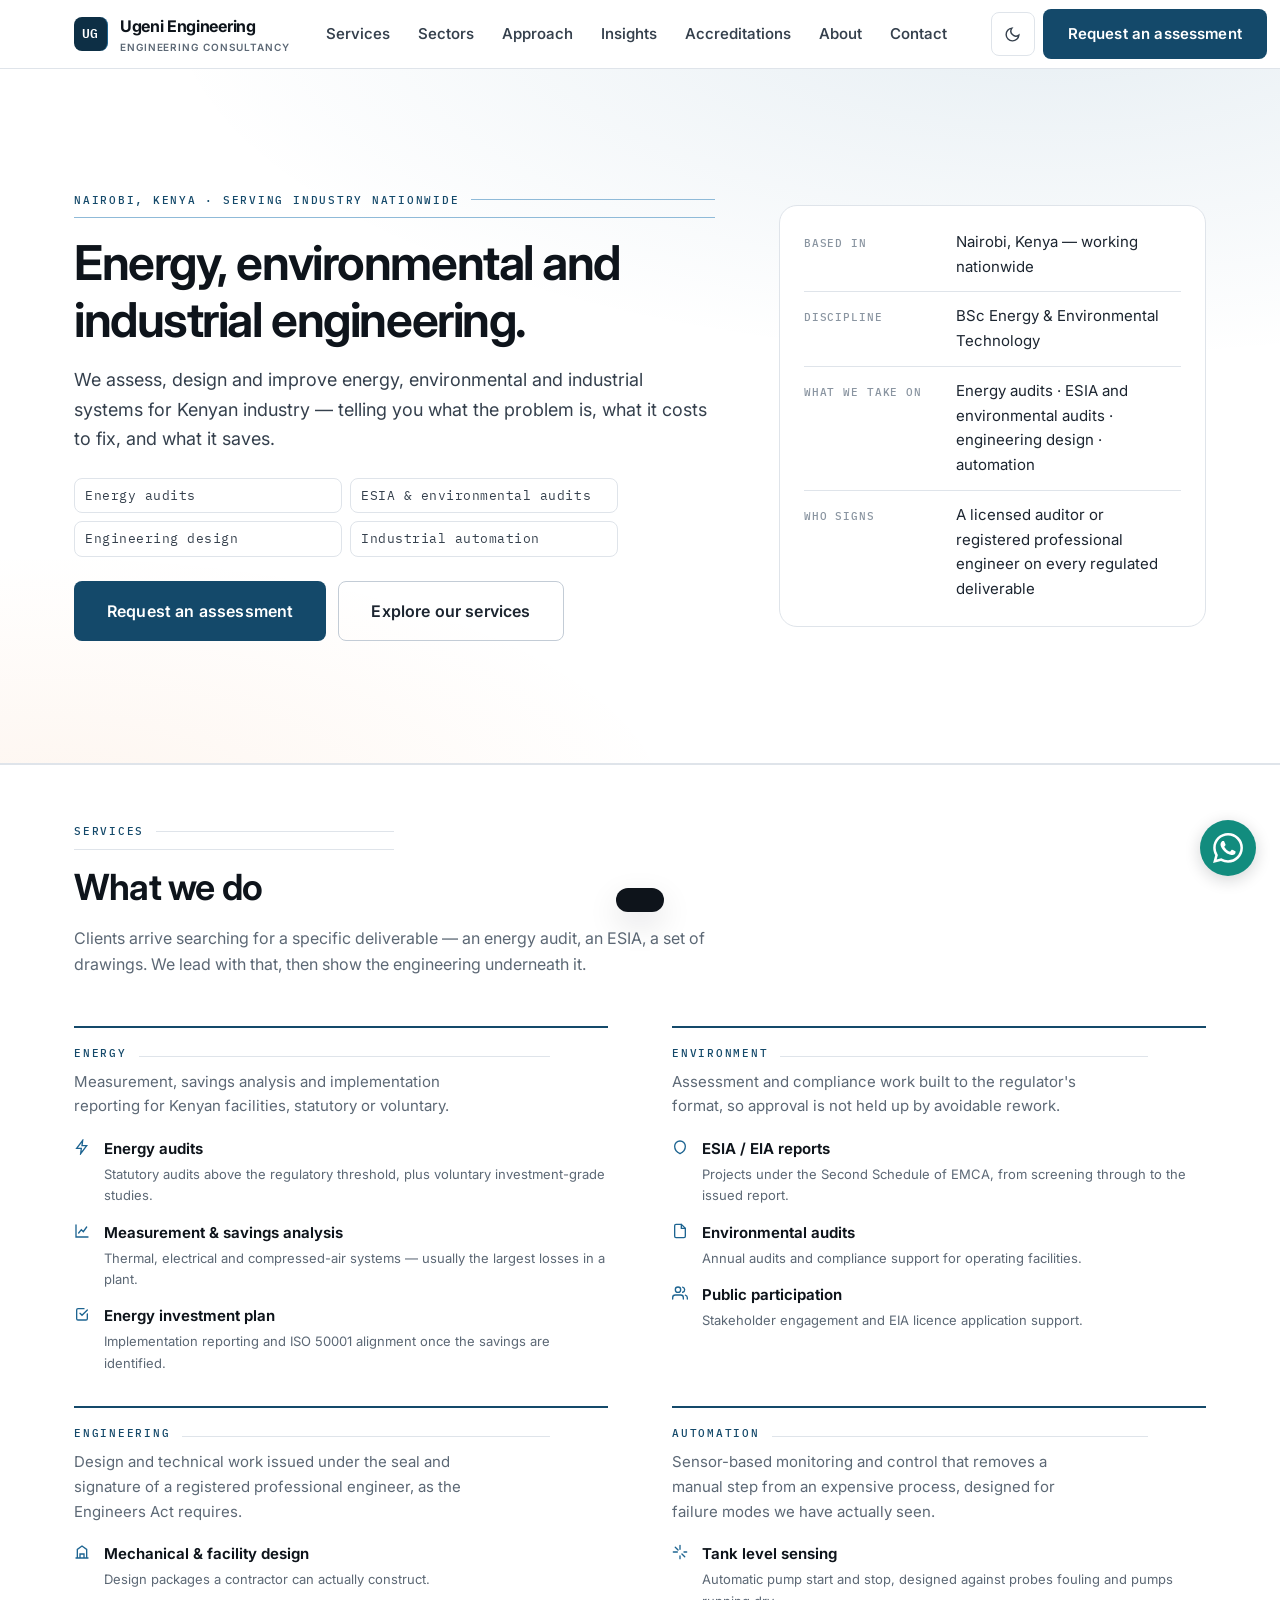
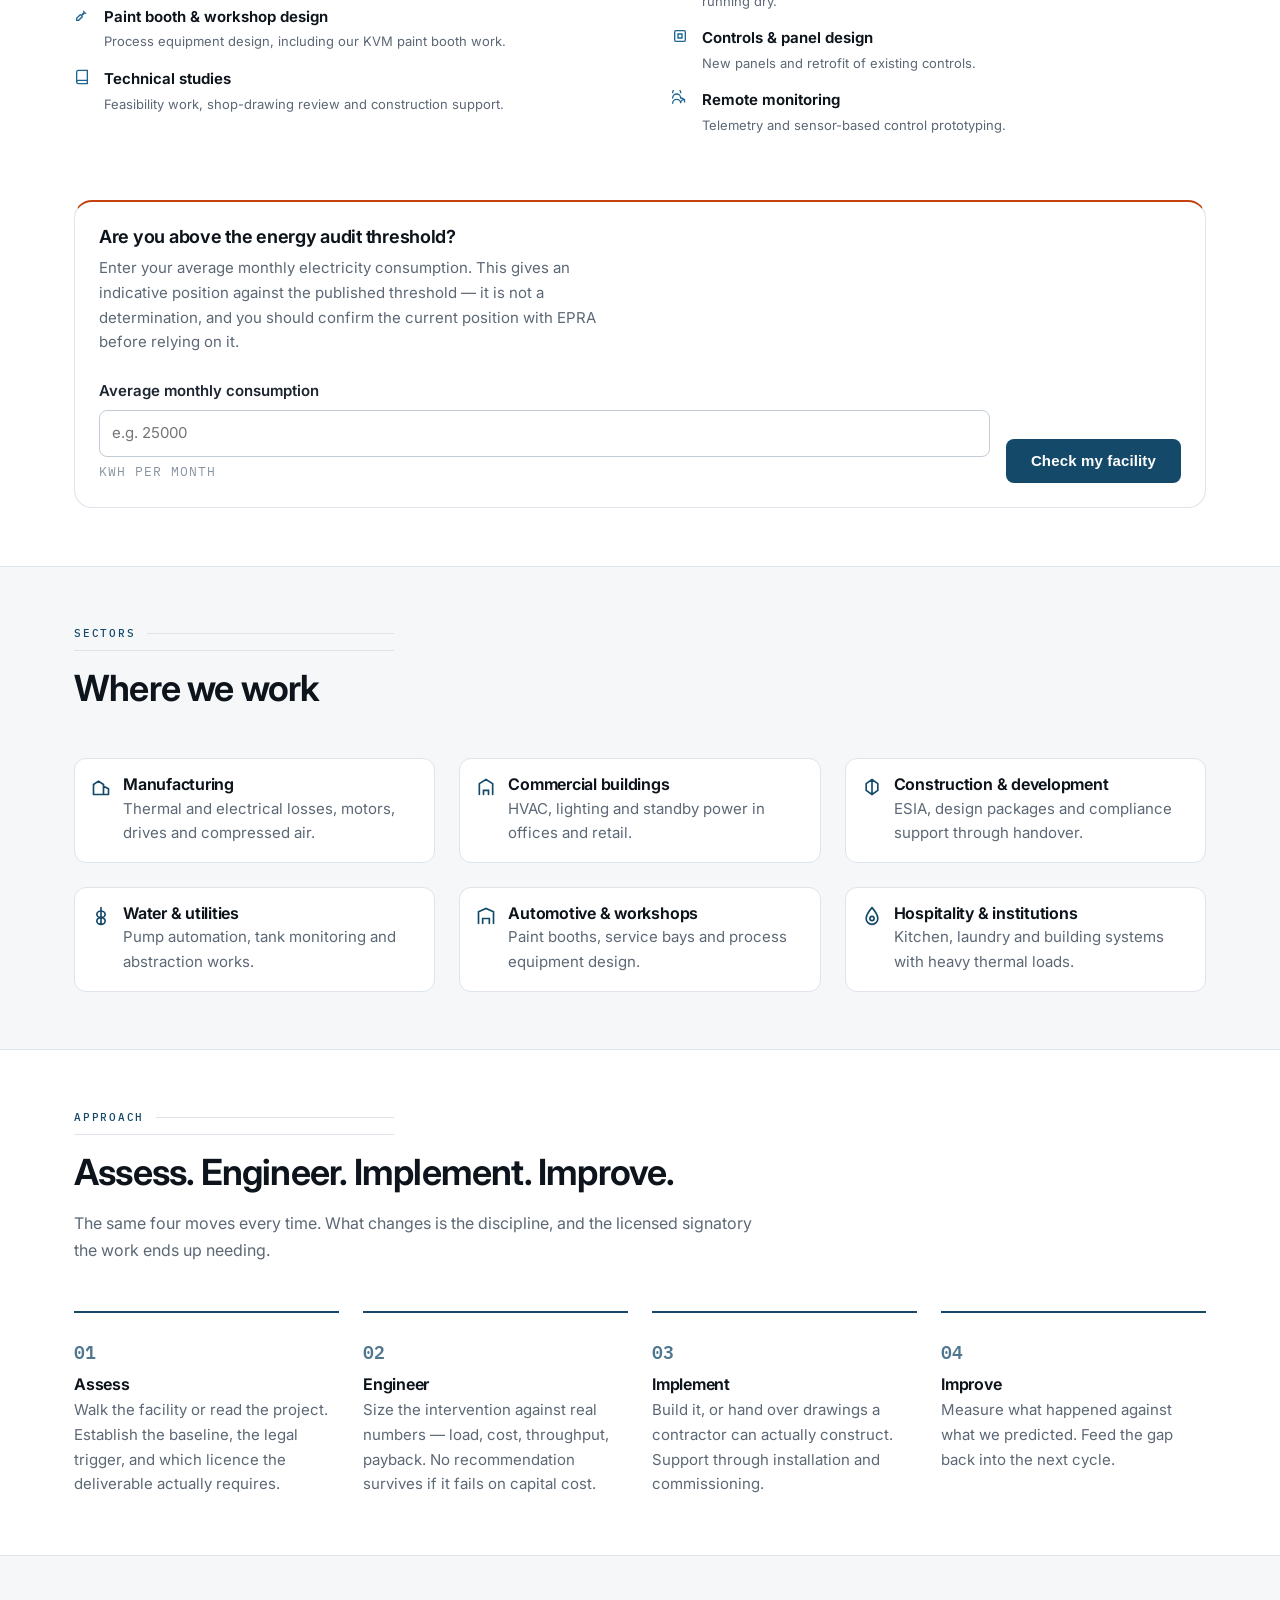
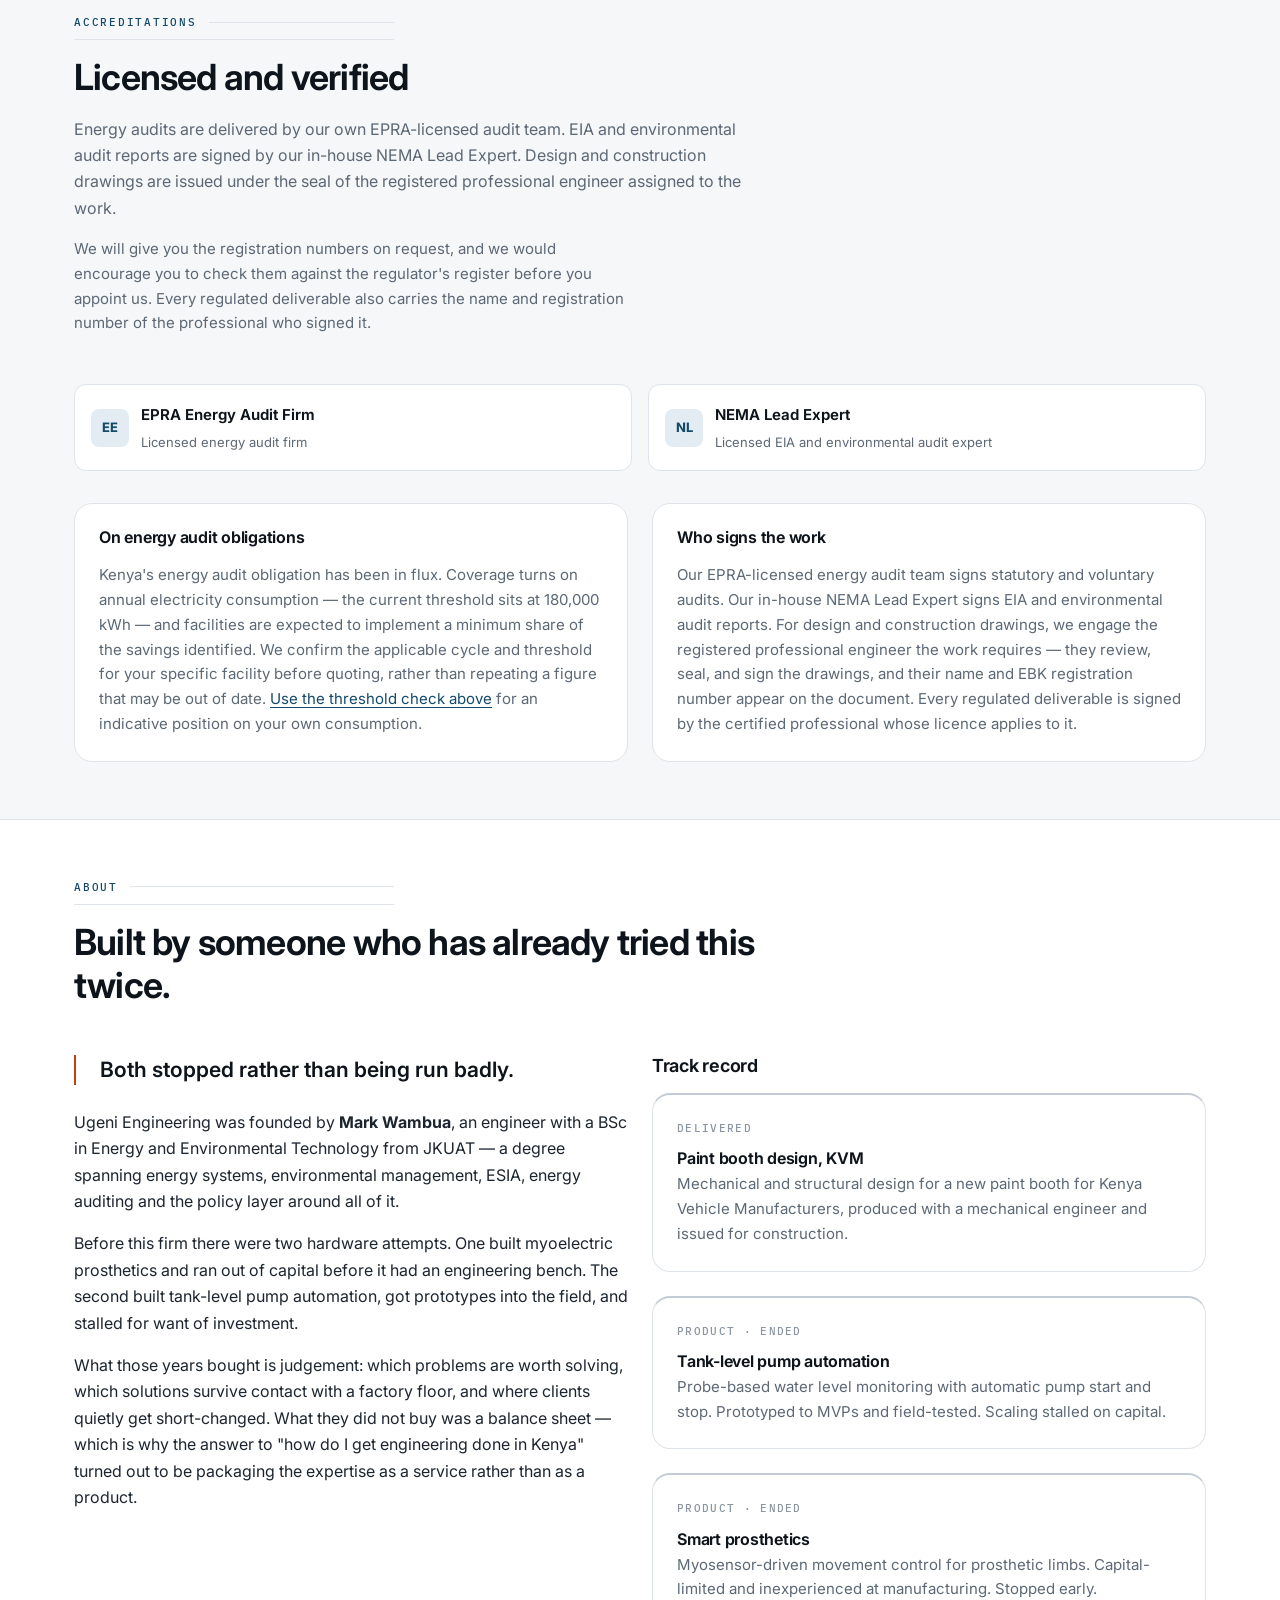
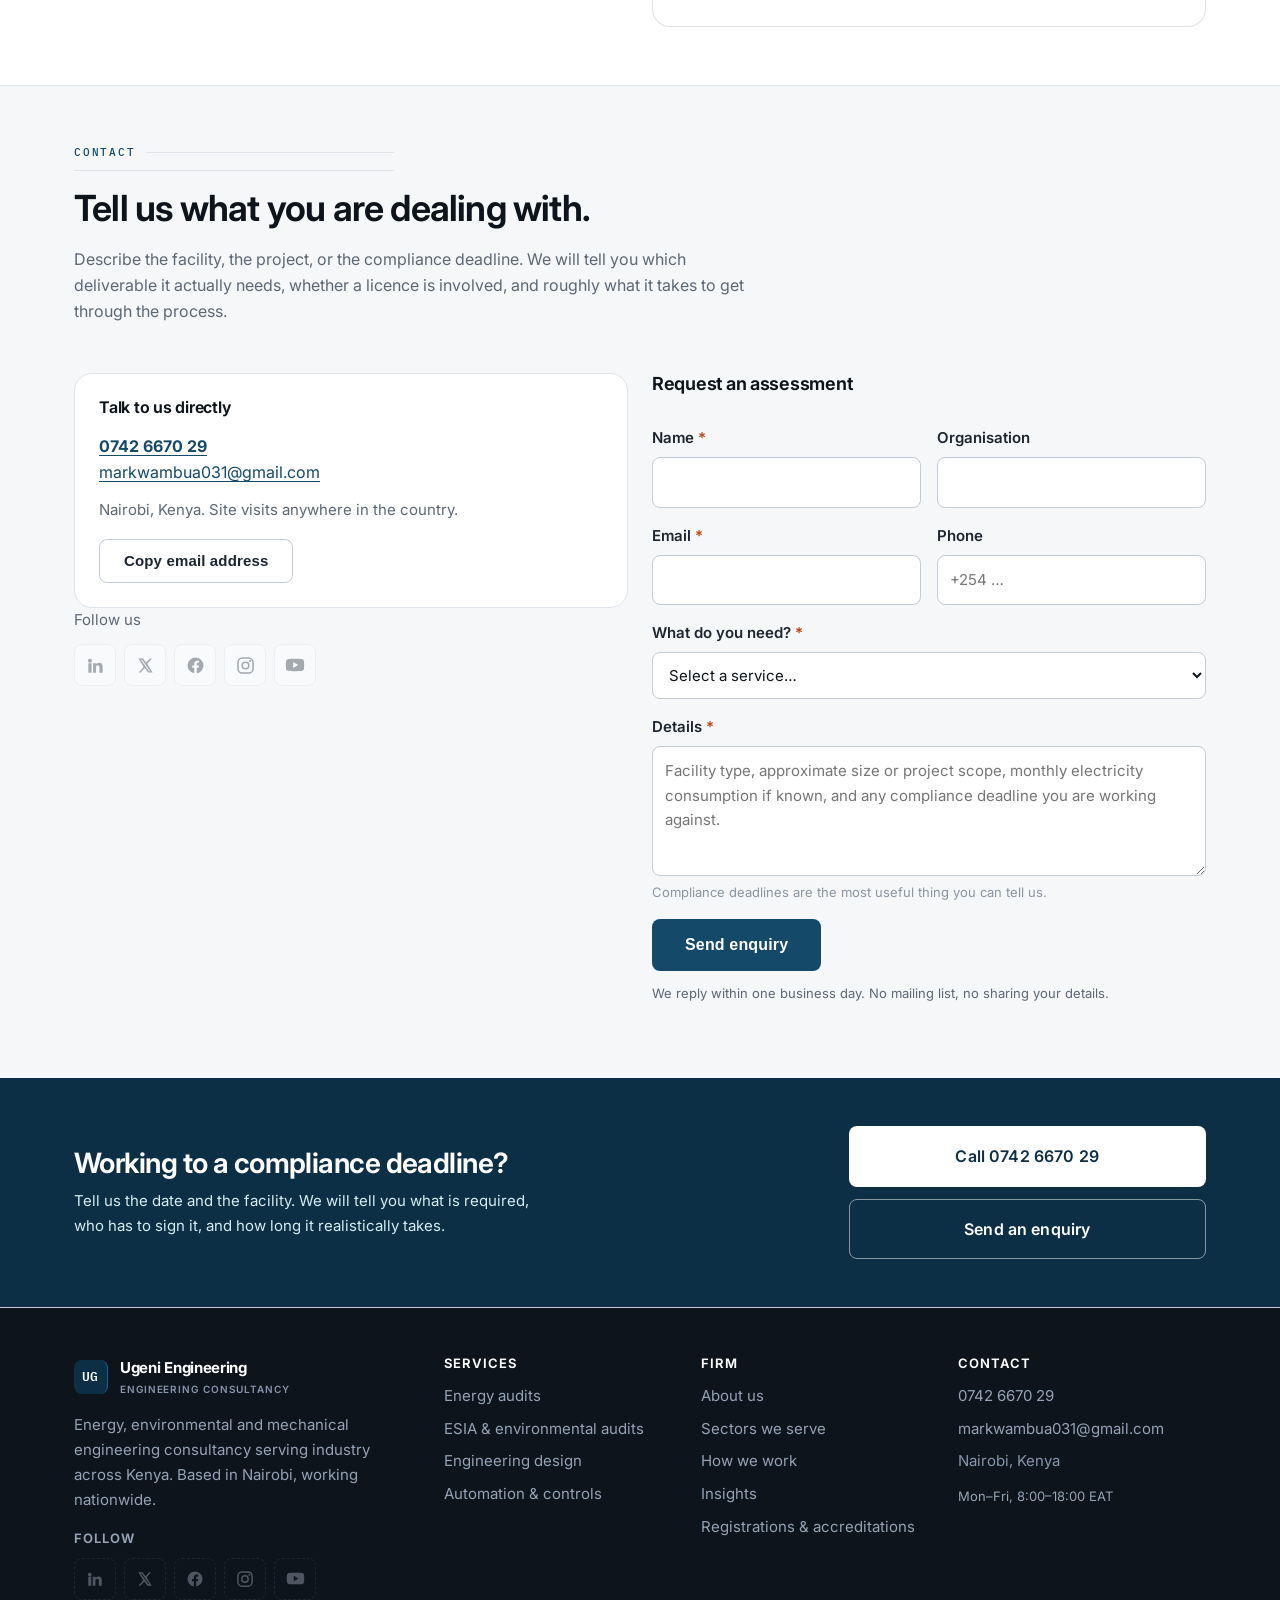
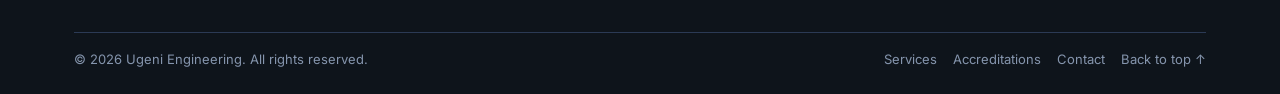
==== commit f8170bf1: "Homepage rebuild: umbrella services, threshold check, share image Addresses "the site works but feel" ====
--- a/index.html
+++ b/index.html
@@ -1,7 +1,8 @@
 <!DOCTYPE html>
-<html lang="en">
+<html lang="en" class="no-js">
 <head>
 <meta charset="UTF-8">
+<script>document.documentElement.className=document.documentElement.className.replace(/\bno-js\b/,"js");</script>
 <meta name="viewport" content="width=device-width, initial-scale=1">
 <title>Ugeni Engineering — Energy, Environmental &amp; Engineering Consultancy in Nairobi</title>
 <meta name="description" content="Energy audits, ESIA and environmental audits, engineering design and industrial automation for Kenyan industry. Based in Nairobi, working nationwide.">
@@ -12,6 +13,11 @@
 <meta property="og:description" content="Energy audits, ESIA, engineering design and industrial automation for Kenyan industry. Nairobi based.">
 <meta property="og:url" content="https://eng-mwambua.github.io/ugeni-engineering/">
 <meta property="og:locale" content="en_KE">
+<meta property="og:image" content="https://eng-mwambua.github.io/ugeni-engineering/assets/og/og-image.png">
+<meta property="og:image:width" content="1200">
+<meta property="og:image:height" content="630">
+<meta property="og:image:alt" content="Ugeni Engineering — energy, environmental and industrial engineering for Kenyan industry. EPRA and NEMA licensed.">
+<meta name="twitter:card" content="summary_large_image">
 
 <link rel="icon" href="assets/img/favicon.svg" type="image/svg+xml">
 <link rel="preconnect" href="https://fonts.googleapis.com">
@@ -92,12 +98,19 @@
     <div class="wrap hero__grid">
       <div>
         <span class="eyebrow">Nairobi, Kenya · Serving industry nationwide</span>
-        <h1>Engineering that holds up under scrutiny.</h1>
+        <h1>Energy, environmental and industrial engineering.</h1>
         <p class="lede">
-          Ugeni Engineering delivers energy audits, environmental and social impact
-          assessment, mechanical design and industrial automation for Kenyan industry.
-          We tell you what the problem is, what it costs to fix, and what it saves.
-        </p>
+          We assess, design and improve energy, environmental and industrial
+          systems for Kenyan industry — telling you what the problem is, what it
+          costs to fix, and what it saves.
+        </p>
+
+        <ul class="hero__services">
+          <li>Energy audits</li>
+          <li>ESIA &amp; environmental audits</li>
+          <li>Engineering design</li>
+          <li>Industrial automation</li>
+        </ul>
 
         <div class="hero__cta">
           <a class="btn btn--primary btn--lg" href="#contact">Request an assessment</a>
@@ -130,7 +143,7 @@
   </section>
 
   <!-- ============ SERVICES ============ -->
-  <section id="services">
+  <section class="reveal" id="services">
     <div class="wrap">
       <div class="sec__head">
         <span class="eyebrow">Services</span>
@@ -142,92 +155,133 @@
         </p>
       </div>
 
-      <div class="grid-2 grid-services">
-
-        <article class="svc" id="energy-audits">
-          <div class="svc__icon" aria-hidden="true">
-            <svg width="21" height="21" viewBox="0 0 24 24" fill="none" stroke="currentColor" stroke-width="2" stroke-linecap="round"><path d="M13 2 4 14h7l-1 8 9-12h-7l1-8Z"/></svg>
-          </div>
-          <span class="tag tag--live">Now offering</span>
-          <h3>Energy Audits</h3>
-          <p>
-            Statutory energy audits for facilities above the regulatory consumption
-            threshold, plus voluntary investment-grade studies. We measure thermal,
-            electrical and compressed-air systems — the three largest loss areas in
-            most Kenyan plants.
-          </p>
-          <ul class="svc__list">
-            <li>General and investment-grade energy audits</li>
-            <li>Measurement, verification and savings analysis</li>
-            <li>Energy investment plan and implementation reporting</li>
-            <li>ISO 50001 alignment</li>
+      <!-- Four umbrellas, specific deliverables listed under each. The former
+           2x2 grid gave every service identical visual weight and read as four
+           unrelated businesses; this states plainly that it is one firm working
+           across four disciplines. -->
+      <div class="groups">
+
+        <div class="group reveal" id="energy-audits">
+          <p class="group__name">Energy</p>
+          <p class="group__lead">
+            Measurement, savings analysis and implementation reporting for Kenyan
+            facilities, statutory or voluntary.
+          </p>
+          <ul class="group__items">
+            <li>
+              <svg viewBox="0 0 24 24" fill="none" stroke="currentColor" stroke-width="2" stroke-linecap="round" aria-hidden="true"><path d="M13 2 4 14h7l-1 8 9-12h-7l1-8Z"/></svg>
+              <span><b>Energy audits</b><span>Statutory audits above the regulatory threshold, plus voluntary investment-grade studies.</span></span>
+            </li>
+            <li>
+              <svg viewBox="0 0 24 24" fill="none" stroke="currentColor" stroke-width="2" stroke-linecap="round" aria-hidden="true"><path d="M3 3v18h18M7 15l4-5 3 3 5-7"/></svg>
+              <span><b>Measurement &amp; savings analysis</b><span>Thermal, electrical and compressed-air systems — usually the largest losses in a plant.</span></span>
+            </li>
+            <li>
+              <svg viewBox="0 0 24 24" fill="none" stroke="currentColor" stroke-width="2" stroke-linecap="round" aria-hidden="true"><path d="M9 11l3 3 8-8M20 12v7a2 2 0 0 1-2 2H6a2 2 0 0 1-2-2V6a2 2 0 0 1 2-2h9"/></svg>
+              <span><b>Energy investment plan</b><span>Implementation reporting and ISO 50001 alignment once the savings are identified.</span></span>
+            </li>
           </ul>
-        </article>
-
-        <article class="svc" id="environmental">
-          <div class="svc__icon" aria-hidden="true">
-            <svg width="21" height="21" viewBox="0 0 24 24" fill="none" stroke="currentColor" stroke-width="2" stroke-linecap="round"><path d="M12 22c5-2 8-6 8-11a8 8 0 1 0-16 0c0 5 3 9 8 11Z"/><path d="M12 8v8M9 11h6"/></svg>
-          </div>
-          <span class="tag tag--live">Now offering</span>
-          <h3>ESIA &amp; Environmental Audits</h3>
-          <p>
-            Environmental and Social Impact Assessment, environmental audits, and
-            compliance support for projects under the Second Schedule of EMCA.
-            Reports are built to the regulator's format so approval is not held up
-            by avoidable rework.
-          </p>
-          <ul class="svc__list">
-            <li>ESIA / EIA reports and project reports</li>
-            <li>Annual environmental audits</li>
-            <li>Public participation and stakeholder engagement</li>
-            <li>EIA licence application support</li>
+        </div>
+
+        <div class="group reveal" id="environmental">
+          <p class="group__name">Environment</p>
+          <p class="group__lead">
+            Assessment and compliance work built to the regulator's format, so
+            approval is not held up by avoidable rework.
+          </p>
+          <ul class="group__items">
+            <li>
+              <svg viewBox="0 0 24 24" fill="none" stroke="currentColor" stroke-width="2" stroke-linecap="round" aria-hidden="true"><path d="M12 22c5-2 8-6 8-11a8 8 0 1 0-16 0c0 5 3 9 8 11Z"/></svg>
+              <span><b>ESIA / EIA reports</b><span>Projects under the Second Schedule of EMCA, from screening through to the issued report.</span></span>
+            </li>
+            <li>
+              <svg viewBox="0 0 24 24" fill="none" stroke="currentColor" stroke-width="2" stroke-linecap="round" aria-hidden="true"><path d="M14 2H6a2 2 0 0 0-2 2v16a2 2 0 0 0 2 2h12a2 2 0 0 0 2-2V8Z"/><path d="M14 2v6h6"/></svg>
+              <span><b>Environmental audits</b><span>Annual audits and compliance support for operating facilities.</span></span>
+            </li>
+            <li>
+              <svg viewBox="0 0 24 24" fill="none" stroke="currentColor" stroke-width="2" stroke-linecap="round" aria-hidden="true"><path d="M17 21v-2a4 4 0 0 0-4-4H5a4 4 0 0 0-4 4v2M9 11a4 4 0 1 0 0-8 4 4 0 0 0 0 8M23 21v-2a4 4 0 0 0-3-3.87M16 3.13a4 4 0 0 1 0 7.75"/></svg>
+              <span><b>Public participation</b><span>Stakeholder engagement and EIA licence application support.</span></span>
+            </li>
           </ul>
-        </article>
-
-        <article class="svc" id="design">
-          <div class="svc__icon" aria-hidden="true">
-            <svg width="21" height="21" viewBox="0 0 24 24" fill="none" stroke="currentColor" stroke-width="2" stroke-linecap="round"><path d="M3 21h18M5 21V8l7-5 7 5v13M9 21v-6h6v6"/></svg>
-          </div>
-          <span class="tag tag--live">Now offering</span>
-          <h3>Engineering Design &amp; Project Support</h3>
-          <p>
-            Design packages, technical studies and project support for industrial
-            and facility work. Drawings are issued under the seal and signature of
-            a registered professional engineer, as the Engineers Act requires.
-          </p>
-          <ul class="svc__list">
-            <li>Mechanical and facility systems design</li>
-            <li>Paint booth, workshop and process equipment design</li>
-            <li>Technical studies and feasibility work</li>
-            <li>Shop-drawing review and construction support</li>
+        </div>
+
+        <div class="group reveal" id="design">
+          <p class="group__name">Engineering</p>
+          <p class="group__lead">
+            Design and technical work issued under the seal and signature of a
+            registered professional engineer, as the Engineers Act requires.
+          </p>
+          <ul class="group__items">
+            <li>
+              <svg viewBox="0 0 24 24" fill="none" stroke="currentColor" stroke-width="2" stroke-linecap="round" aria-hidden="true"><path d="M3 21h18M5 21V8l7-5 7 5v13M9 21v-6h6v6"/></svg>
+              <span><b>Mechanical &amp; facility design</b><span>Design packages a contractor can actually construct.</span></span>
+            </li>
+            <li>
+              <svg viewBox="0 0 24 24" fill="none" stroke="currentColor" stroke-width="2" stroke-linecap="round" aria-hidden="true"><path d="M14.7 6.3a4 4 0 0 1-5.4 5.4L4 17v3h3l5.3-5.3a4 4 0 0 1 5.4-5.4"/></svg>
+              <span><b>Paint booth &amp; workshop design</b><span>Process equipment design, including our KVM paint booth work.</span></span>
+            </li>
+            <li>
+              <svg viewBox="0 0 24 24" fill="none" stroke="currentColor" stroke-width="2" stroke-linecap="round" aria-hidden="true"><path d="M4 19.5A2.5 2.5 0 0 1 6.5 17H20M6.5 2H20v20H6.5A2.5 2.5 0 0 1 4 19.5v-15A2.5 2.5 0 0 1 6.5 2Z"/></svg>
+              <span><b>Technical studies</b><span>Feasibility work, shop-drawing review and construction support.</span></span>
+            </li>
           </ul>
-        </article>
-
-        <article class="svc" id="automation">
-          <div class="svc__icon" aria-hidden="true">
-            <svg width="21" height="21" viewBox="0 0 24 24" fill="none" stroke="currentColor" stroke-width="2" stroke-linecap="round"><rect x="4" y="4" width="16" height="16" rx="2"/><path d="M9 9h6v6H9zM9 1v3M15 1v3M9 20v3M15 20v3M1 9h3M1 15h3M20 9h3M20 15h3"/></svg>
-          </div>
-          <span class="tag tag--live">Now offering</span>
-          <h3>Automation, Controls &amp; Monitoring</h3>
-          <p>
+        </div>
+
+        <div class="group reveal" id="automation">
+          <p class="group__name">Automation</p>
+          <p class="group__lead">
             Sensor-based monitoring and control that removes a manual step from an
-            expensive process. We design for the failure modes we have actually
-            seen: probes fouling, power loss, and pumps running dry.
-          </p>
-          <ul class="svc__list">
-            <li>Tank level sensing with automatic pump start and stop</li>
-            <li>Myoelectric and sensor-based control prototyping</li>
-            <li>Panel design and retrofit of existing controls</li>
-            <li>Remote monitoring and telemetry</li>
+            expensive process, designed for failure modes we have actually seen.
+          </p>
+          <ul class="group__items">
+            <li>
+              <svg viewBox="0 0 24 24" fill="none" stroke="currentColor" stroke-width="2" stroke-linecap="round" aria-hidden="true"><path d="M12 2v6M12 22v-4M4.9 4.9l4.2 4.2M14.9 14.9l4.2 4.2M2 12h6M22 12h-4"/></svg>
+              <span><b>Tank level sensing</b><span>Automatic pump start and stop, designed against probes fouling and pumps running dry.</span></span>
+            </li>
+            <li>
+              <svg viewBox="0 0 24 24" fill="none" stroke="currentColor" stroke-width="2" stroke-linecap="round" aria-hidden="true"><rect x="4" y="4" width="16" height="16" rx="2"/><path d="M9 9h6v6H9z"/></svg>
+              <span><b>Controls &amp; panel design</b><span>New panels and retrofit of existing controls.</span></span>
+            </li>
+            <li>
+              <svg viewBox="0 0 24 24" fill="none" stroke="currentColor" stroke-width="2" stroke-linecap="round" aria-hidden="true"><path d="M1 4a6 6 0 0 1 6-6 6 6 0 0 1 6 6M1 12a6 6 0 0 1 6-6 6 6 0 0 1 6 6 6 6 0 0 1 6 6M1 20a6 6 0 0 1 6-6 6 6 0 0 1 6 6 6 6 0 0 1 6-6"/></svg>
+              <span><b>Remote monitoring</b><span>Telemetry and sensor-based control prototyping.</span></span>
+            </li>
           </ul>
-        </article>
-
+        </div>
+
+      </div>
+
+      <!-- ============ COMPLIANCE CHECK ============ -->
+      <div class="check reveal" style="margin-top:var(--sp-8)">
+        <h3 style="font-size:var(--fs-lg);margin-bottom:var(--sp-2)">Are you above the energy audit threshold?</h3>
+        <p class="small muted" style="margin:0 0 var(--sp-5);max-width:60ch">
+          Enter your average monthly electricity consumption. This gives an
+          indicative position against the published threshold — it is not a
+          determination, and you should confirm the current position with EPRA
+          before relying on it.
+        </p>
+
+        <form class="check__form" data-check-form novalidate>
+          <div>
+            <label class="check__label" for="monthly-kwh">Average monthly consumption</label>
+            <input class="check__input" id="monthly-kwh" name="monthlyKwh" type="number"
+                   min="1" step="any" inputmode="numeric" placeholder="e.g. 25000"
+                   data-check-input autocomplete="off">
+            <span class="check__unit">kWh per month</span>
+          </div>
+          <button class="btn btn--primary" type="submit">Check my facility</button>
+        </form>
+
+        <div class="check__out" data-check-out role="status" aria-live="polite" hidden>
+          <p class="check__verdict" data-check-head></p>
+          <p class="check__detail" data-check-body></p>
+        </div>
       </div>
     </div>
   </section>
 
   <!-- ============ SECTORS ============ -->
-  <section class="sec-alt" id="sectors">
+  <section class="sec-alt reveal" id="sectors">
     <div class="wrap">
       <div class="sec__head">
         <span class="eyebrow">Sectors</span>
@@ -282,7 +336,7 @@
   </section>
 
   <!-- ============ APPROACH ============ -->
-  <section id="approach">
+  <section class="reveal" id="approach">
     <div class="wrap">
       <div class="sec__head">
         <span class="eyebrow">Approach</span>
@@ -315,7 +369,7 @@
   </section>
 
   <!-- ============ ACCREDITATIONS ============ -->
-  <section class="sec-alt" id="accreditations">
+  <section class="sec-alt reveal" id="accreditations">
     <div class="wrap">
       <div class="sec__head">
         <span class="eyebrow">Accreditations</span>
@@ -324,9 +378,13 @@
           Energy audits are delivered by our own EPRA-licensed audit team. EIA
           and environmental audit reports are signed by our in-house NEMA Lead
           Expert. Design and construction drawings are issued under the seal of
-          the registered professional engineer assigned to the work. Each
-          certificate is listed below for independent verification against the
-          regulator's register.
+          the registered professional engineer assigned to the work.
+        </p>
+        <p class="small muted" style="margin:var(--sp-4) 0 0;max-width:62ch">
+          We will give you the registration numbers on request, and we would
+          encourage you to check them against the regulator's register before
+          you appoint us. Every regulated deliverable also carries the name and
+          registration number of the professional who signed it.
         </p>
       </div>
 
@@ -352,7 +410,8 @@
             facilities are expected to implement a minimum share of the savings
             identified. We confirm the applicable cycle and threshold for your specific
             facility before quoting, rather than repeating a figure that may be out of
-            date.
+            date. <a href="#services">Use the threshold check above</a> for an indicative
+            position on your own consumption.
           </p>
         </div>
         <div class="card-stat">
@@ -372,7 +431,7 @@
   </section>
 
   <!-- ============ ABOUT ============ -->
-  <section id="about">
+  <section class="reveal" id="about">
     <div class="wrap">
       <div class="sec__head">
         <span class="eyebrow">About</span>
@@ -381,6 +440,9 @@
 
       <div class="grid-2">
         <div>
+          <blockquote class="pull">
+            Both stopped rather than being run badly.
+          </blockquote>
           <p>
             Ugeni Engineering was founded by <strong>Mark Wambua</strong>, an engineer
             with a BSc in Energy and Environmental Technology from JKUAT — a degree
@@ -388,19 +450,17 @@
             the policy layer around all of it.
           </p>
           <p>
-            The honest version: the first two attempts at this firm were hardware
-            companies. One built myoelectric prosthetics and ran out of capital before it
-            had an engineering bench. The second built tank-level pump automation, got
-            prototypes and MVPs into the field, and stalled for want of investment.
-            Both stopped rather than being run badly.
+            Before this firm there were two hardware attempts. One built myoelectric
+            prosthetics and ran out of capital before it had an engineering bench. The
+            second built tank-level pump automation, got prototypes into the field, and
+            stalled for want of investment.
           </p>
           <p>
             What those years bought is judgement: which problems are worth solving,
             which solutions survive contact with a factory floor, and where clients
-            quietly get short-changed. What they did not buy was a balance sheet — which
-            is exactly why the answer to "how do I get engineering done in Kenya"
-            turned out to be packaging the expertise as a service rather than as a
-            product. That is what this firm is.
+            quietly get short-changed. What they did not buy was a balance sheet —
+            which is why the answer to "how do I get engineering done in Kenya" turned
+            out to be packaging the expertise as a service rather than as a product.
           </p>
         </div>
 
@@ -439,7 +499,7 @@
   </section>
 
   <!-- ============ CONTACT ============ -->
-  <section class="sec-alt" id="contact">
+  <section class="sec-alt reveal" id="contact">
     <div class="wrap">
       <div class="sec__head">
         <span class="eyebrow">Contact</span>
--- a/assets/css/main.css
+++ b/assets/css/main.css
@@ -230,41 +230,8 @@
 .sec__head { max-width: 68ch; margin-bottom: var(--sp-7); }
 
 .grid-2 { display: grid; grid-template-columns: repeat(auto-fit, minmax(320px, 1fr)); gap: var(--sp-5); }
-/* Service cards read better as an even 2x2 block than a 3+1 orphan. */
-.grid-services { grid-template-columns: repeat(auto-fit, minmax(400px, 1fr)); }
-@media (max-width: 860px) { .grid-services { grid-template-columns: 1fr; } }
 .grid-3 { display: grid; grid-template-columns: repeat(auto-fit, minmax(288px, 1fr)); gap: var(--sp-5); }
 .grid-4 { display: grid; grid-template-columns: repeat(auto-fit, minmax(230px, 1fr)); gap: var(--sp-5); }
-
-/* ---------- Service cards ---------- */
-/* Hairline top rule + flat hover. The lift-and-shadow hover is a SaaS tell;
-   here the card just firms up its border and rule, like a drawing being
-   pulled from a set. */
-.svc {
-  background: var(--paper); border: 1px solid var(--line); border-radius: var(--radius-lg);
-  padding: var(--sp-5); display: flex; flex-direction: column;
-  transition: transform .16s ease, box-shadow .16s ease, border-color .16s ease;
-}
-.svc:hover { transform: translateY(-3px); box-shadow: var(--shadow); border-color: var(--brand-500); }
-.svc__icon { width: 38px; height: 38px; border-radius: var(--radius-sm); display: grid; place-items: center; background: var(--brand-050); color: var(--brand-600); margin-bottom: var(--sp-4); }
-.svc h3 { font-size: var(--fs-lg); margin-bottom: var(--sp-2); }
-.svc p { font-size: var(--fs-sm); color: var(--ink-500); flex: 1; }
-.svc__list { margin: var(--sp-3) 0 0; padding: 0; list-style: none; display: grid; gap: 6px; }
-.svc__list li { font-size: var(--fs-sm); color: var(--ink-700); padding-left: 20px; position: relative; }
-.svc__list li::before { content: ""; position: absolute; left: 3px; top: 9px; width: 5px; height: 5px; border-radius: 50%; background: var(--brand-500); }
-
-.tag {
-  display: inline-flex; align-items: center; gap: 6px; align-self: flex-start;
-  font-family: var(--font-mono); font-size: 0.6875rem; font-weight: 500;
-  letter-spacing: .12em; text-transform: uppercase;
-  padding: 2px 0; margin-bottom: var(--sp-3);
-  color: var(--ink-400); border-bottom: 1px solid var(--line);
-}
-.tag--live { color: var(--accent-600); border-bottom-color: color-mix(in srgb, var(--accent-500) 45%, transparent); }
-.tag--live::before {
-  content: ""; width: 5px; height: 5px; background: var(--accent-500);
-  border-radius: 50%; flex: 0 0 5px;
-}
 
 /* ---------- Steps ---------- */
 .steps { display: grid; grid-template-columns: repeat(auto-fit, minmax(232px, 1fr)); gap: var(--sp-5); counter-reset: step; }
@@ -460,6 +427,125 @@
   .wafloat:hover, .wafloat:focus-visible { transform: none; }
 }
 
+/* ---------- Hero service list ----------
+   The h1 names the umbrella; this makes the four concrete deliverables
+   scannable in the first screen. A visitor who searched "energy audit
+   Kenya" should hit the words "energy audit" before the fold ends. */
+.hero__services {
+  list-style: none; margin: var(--sp-5) 0 0; padding: 0;
+  display: grid; gap: var(--sp-2);
+}
+/* Two even columns rather than a flex wrap, which left a 3+1 orphan on the
+   first row at desktop width. */
+@media (min-width: 560px) {
+  .hero__services { grid-template-columns: repeat(2, minmax(0, 1fr)); max-width: 34rem; }
+}
+.hero__services li {
+  font-family: var(--font-mono); font-size: var(--fs-xs);
+  letter-spacing: .04em; color: var(--ink-700);
+  border: 1px solid var(--line); border-radius: var(--radius-sm);
+  padding: 6px 10px; background: color-mix(in srgb, var(--paper) 70%, transparent);
+}
+
+/* ---------- Service umbrellas ----------
+   Four named umbrellas with the specific deliverables listed under each.
+   Replaces the flat 2x2 card grid, which read as four unrelated businesses
+   and gave every service identical visual weight. */
+
+.groups { display: grid; gap: var(--sp-6); }
+@media (min-width: 900px) { .groups { grid-template-columns: 1fr 1fr; gap: var(--sp-6) var(--sp-8); } }
+
+.group { border-top: 2px solid var(--brand-600); padding-top: var(--sp-4); }
+.group__name {
+  font-family: var(--font-mono); font-size: 0.6875rem; font-weight: 500;
+  letter-spacing: .16em; text-transform: uppercase; color: var(--brand-600);
+  margin: 0 0 var(--sp-2); display: flex; align-items: baseline; gap: var(--sp-3);
+}
+.group__name::after { content: ""; flex: 1; height: 1px; background: var(--line); }
+.group__lead { font-size: var(--fs-sm); color: var(--ink-500); margin: 0 0 var(--sp-4); max-width: 46ch; }
+.group__items { list-style: none; margin: 0; padding: 0; display: grid; gap: var(--sp-3); }
+.group__items li { display: grid; grid-template-columns: 18px 1fr; gap: var(--sp-3); }
+.group__items svg { width: 16px; height: 16px; margin-top: 4px; color: var(--brand-500); flex: 0 0 16px; }
+.group__items b { display: block; font-size: var(--fs-sm); font-weight: 650; color: var(--ink-900); }
+.group__items span { display: block; font-size: var(--fs-xs); color: var(--ink-500); margin-top: 2px; }
+
+/* ---------- Compliance check ----------
+   The one genuinely interactive thing on the page. Turns a regulatory
+   threshold into something a facility manager can test in ten seconds.
+   It states a threshold, so it carries the same verify-with-the-regulator
+   framing every other regulatory claim on this site carries. */
+.check {
+  background: var(--paper); border: 1px solid var(--line);
+  border-top: 2px solid var(--accent-600); border-radius: var(--radius-lg);
+  padding: var(--sp-5);
+}
+.check__form { display: grid; gap: var(--sp-4); }
+@media (min-width: 720px) {
+  .check__form { grid-template-columns: 1fr auto; align-items: end; }
+}
+.check__label { font-size: var(--fs-sm); font-weight: 600; color: var(--ink-800); display: block; margin-bottom: 6px; }
+.check__input {
+  width: 100%; font: inherit; font-size: var(--fs-sm);
+  padding: 10px var(--sp-3);
+  border: 1px solid var(--line-strong); border-radius: var(--radius-sm);
+  background: var(--paper); color: var(--ink-900);
+}
+.check__input:focus-visible { outline: 2px solid var(--brand-500); outline-offset: 1px; border-color: var(--brand-500); }
+.check__unit { font-family: var(--font-mono); font-size: var(--fs-xs); color: var(--ink-400); letter-spacing: .08em; text-transform: uppercase; }
+
+.check__out { margin-top: var(--sp-4); padding-top: var(--sp-4); border-top: 1px solid var(--line); }
+.check__out[hidden] { display: none; }
+.check__verdict { font-size: var(--fs-md); font-weight: 650; margin: 0 0 6px; }
+.check__verdict--in { color: var(--accent-600); }
+.check__verdict--out { color: var(--brand-600); }
+.check__detail { font-size: var(--fs-sm); color: var(--ink-500); margin: 0; }
+
+/* ---------- Pull quote ----------
+   The founder section carried its best line inside a paragraph. Lifting it
+   out is what makes the section feel authored rather than filed. */
+.pull {
+  margin: 0 0 var(--sp-5); padding: 0 0 0 var(--sp-5);
+  border-left: 2px solid var(--accent-600);
+  font-size: clamp(1.0625rem, 1rem + .4vw, var(--fs-xl));
+  line-height: 1.4; font-weight: 600; color: var(--ink-900);
+  text-wrap: balance;
+}
+
+/* ---------- Licence number ----------
+   Accreditations are the reason the firm can be trusted with regulated work,
+   so the registration number is the proof. Rendered only when a number is
+   actually configured — never a placeholder. */
+.licence {
+  display: inline-block; margin-top: 6px;
+  font-family: var(--font-mono); font-size: var(--fs-xs);
+  letter-spacing: .06em; color: var(--ink-700);
+  background: var(--brand-050); border: 1px solid var(--line);
+  border-radius: var(--radius-sm); padding: 2px 7px;
+}
+.licence b { font-weight: 600; color: var(--ink-500); }
+
+/* ---------- Scroll reveal ----------
+   Instrumental, not decorative: a short rise as a section enters. No
+   parallax, no counters, no scroll-jacking. Disabled entirely under
+   prefers-reduced-motion, and the no-JS case never hides content. */
+.reveal { opacity: 0; transform: translateY(14px); transition: opacity .5s ease, transform .5s ease; }
+.reveal.is-in { opacity: 1; transform: none; }
+/* If the head script never runs (JS disabled/blocked), .no-js stays on <html>
+   and every .reveal is permanently visible. Content is never JS-gated. */
+.no-js .reveal { opacity: 1; transform: none; }
+@media (prefers-reduced-motion: reduce) {
+  .reveal { opacity: 1; transform: none; transition: none; }
+  .step::after { transition: none; }
+}
+/* Steps draw their rule in as they enter — the drawing-sheet gesture. */
+.step { overflow: hidden; }
+.step::after {
+  content: ""; position: absolute; inset: -2px 0 auto 0; height: 2px;
+  background: var(--brand-500); transform: scaleX(0); transform-origin: left;
+  transition: transform .6s ease .1s;
+}
+.step.is-in::after { transform: scaleX(1); }
+
 /* ---------- Responsive ---------- */
 @media (max-width: 940px) {
   .hero__grid { grid-template-columns: 1fr; gap: var(--sp-6); }
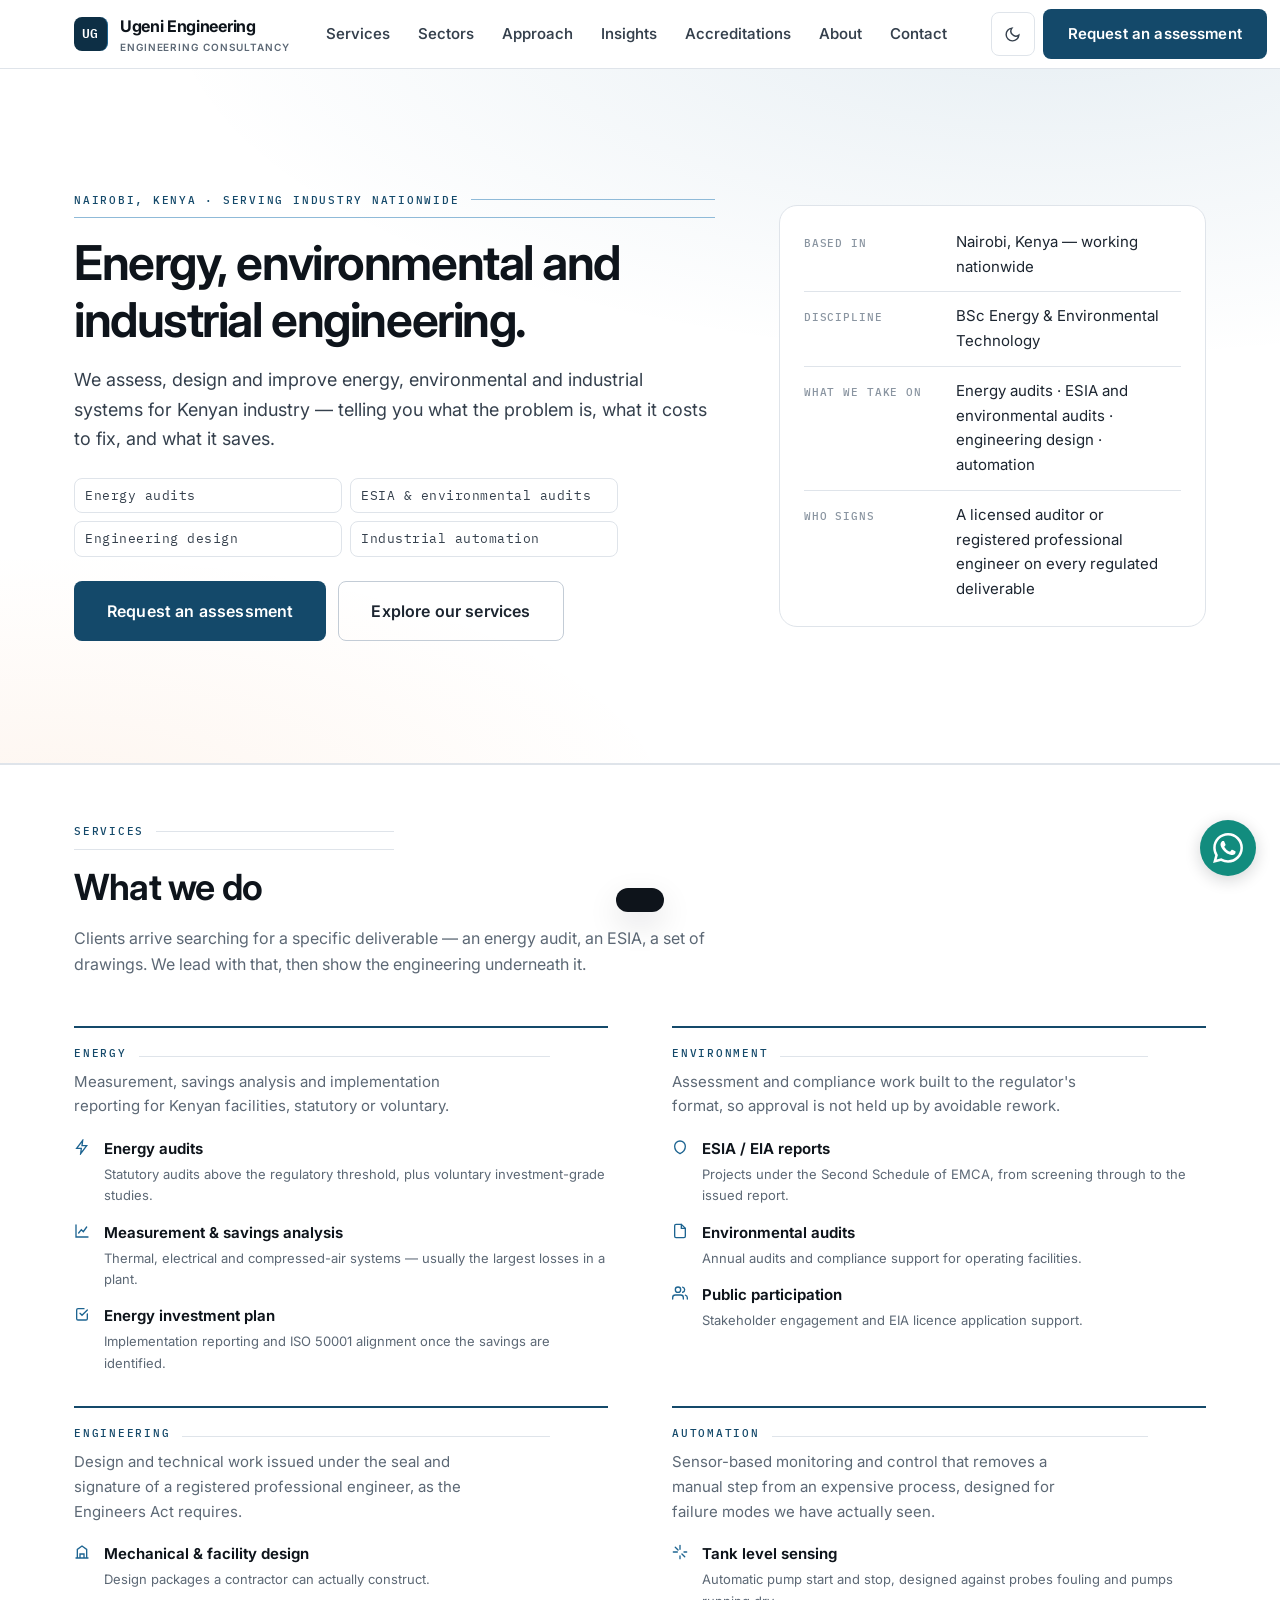
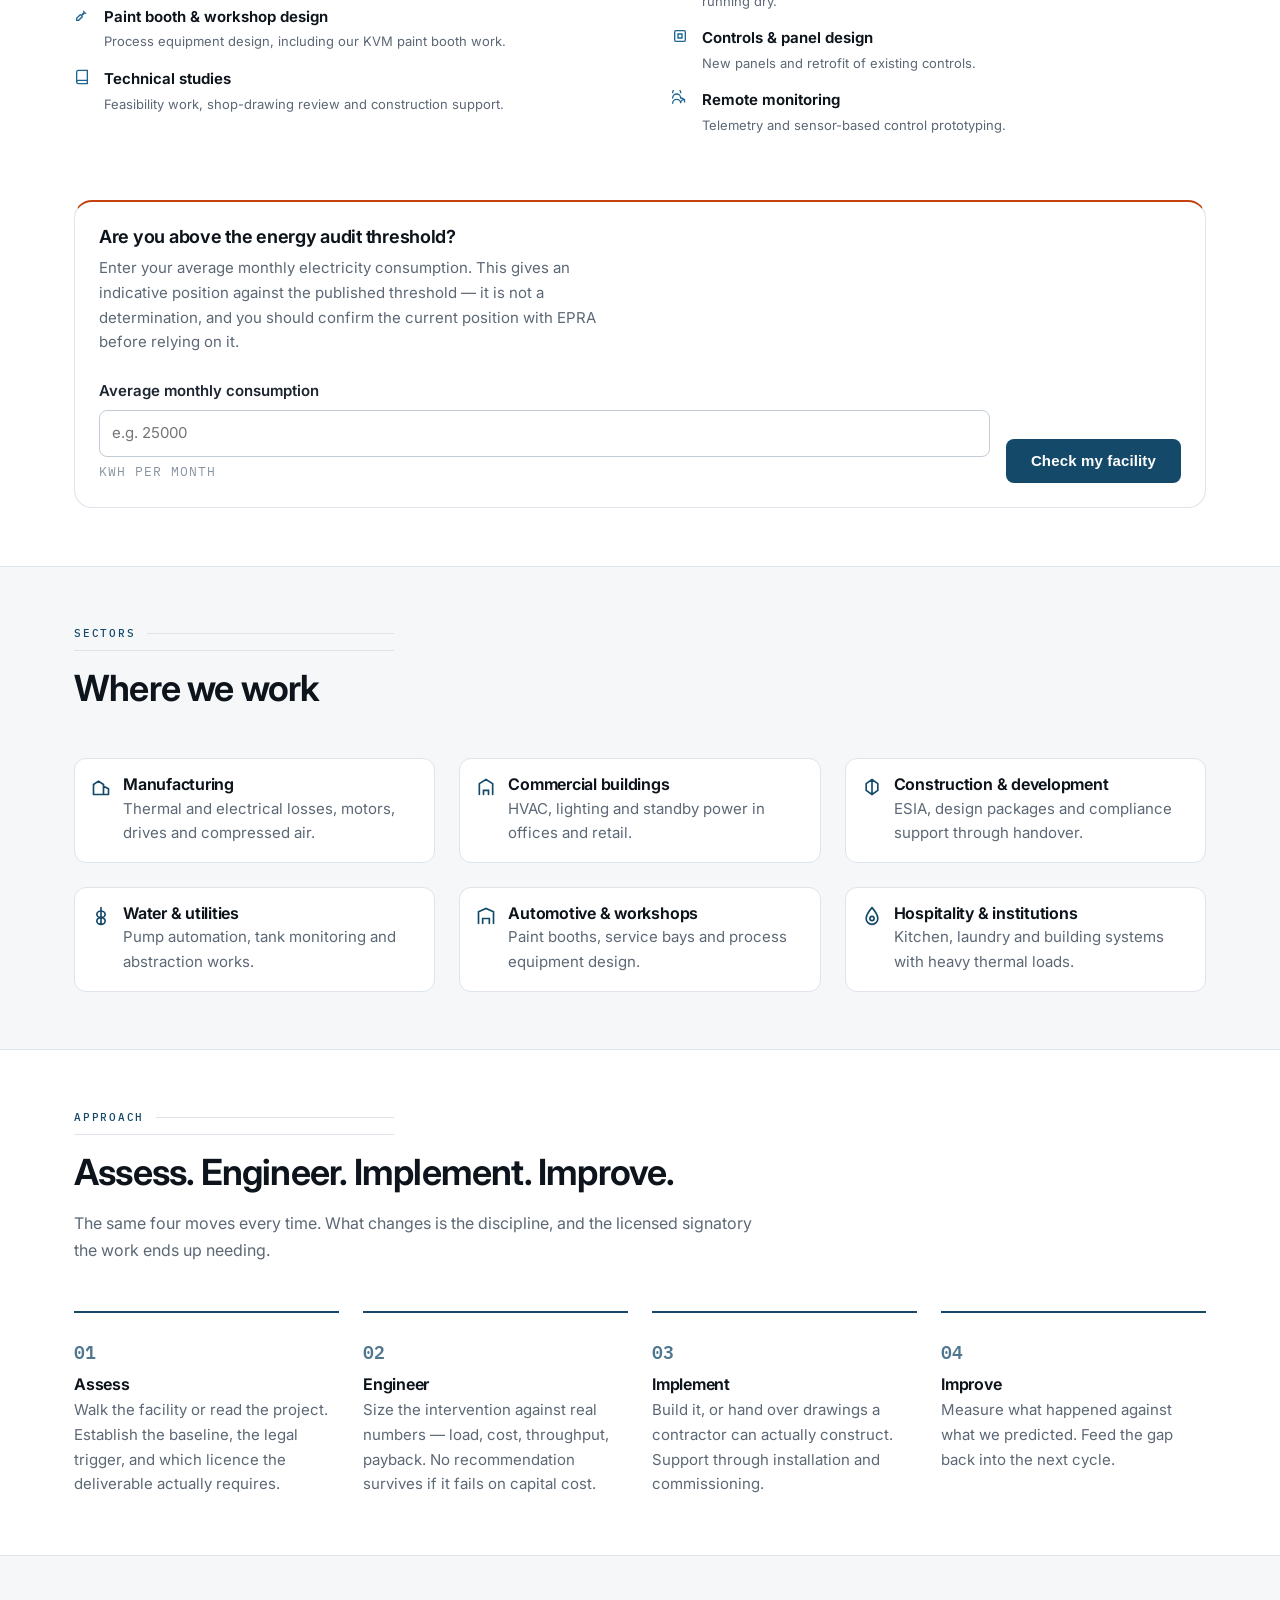
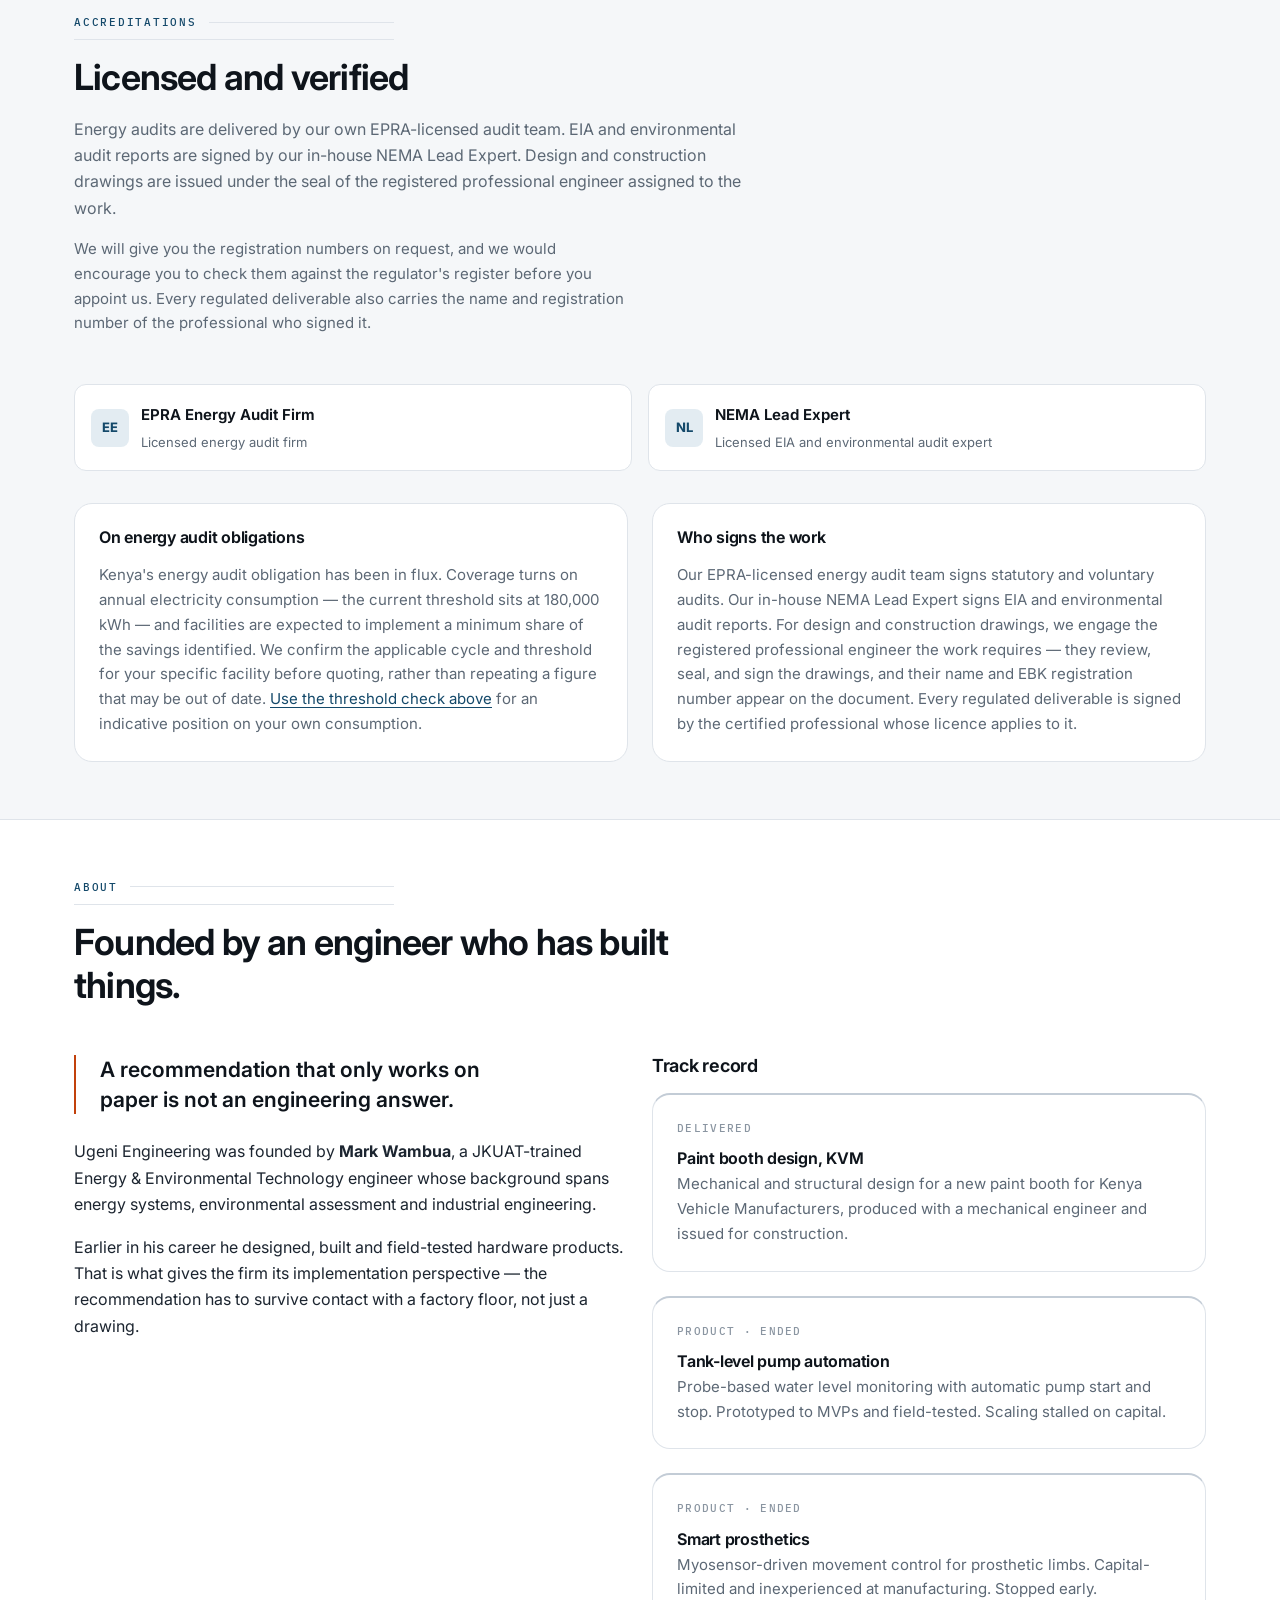
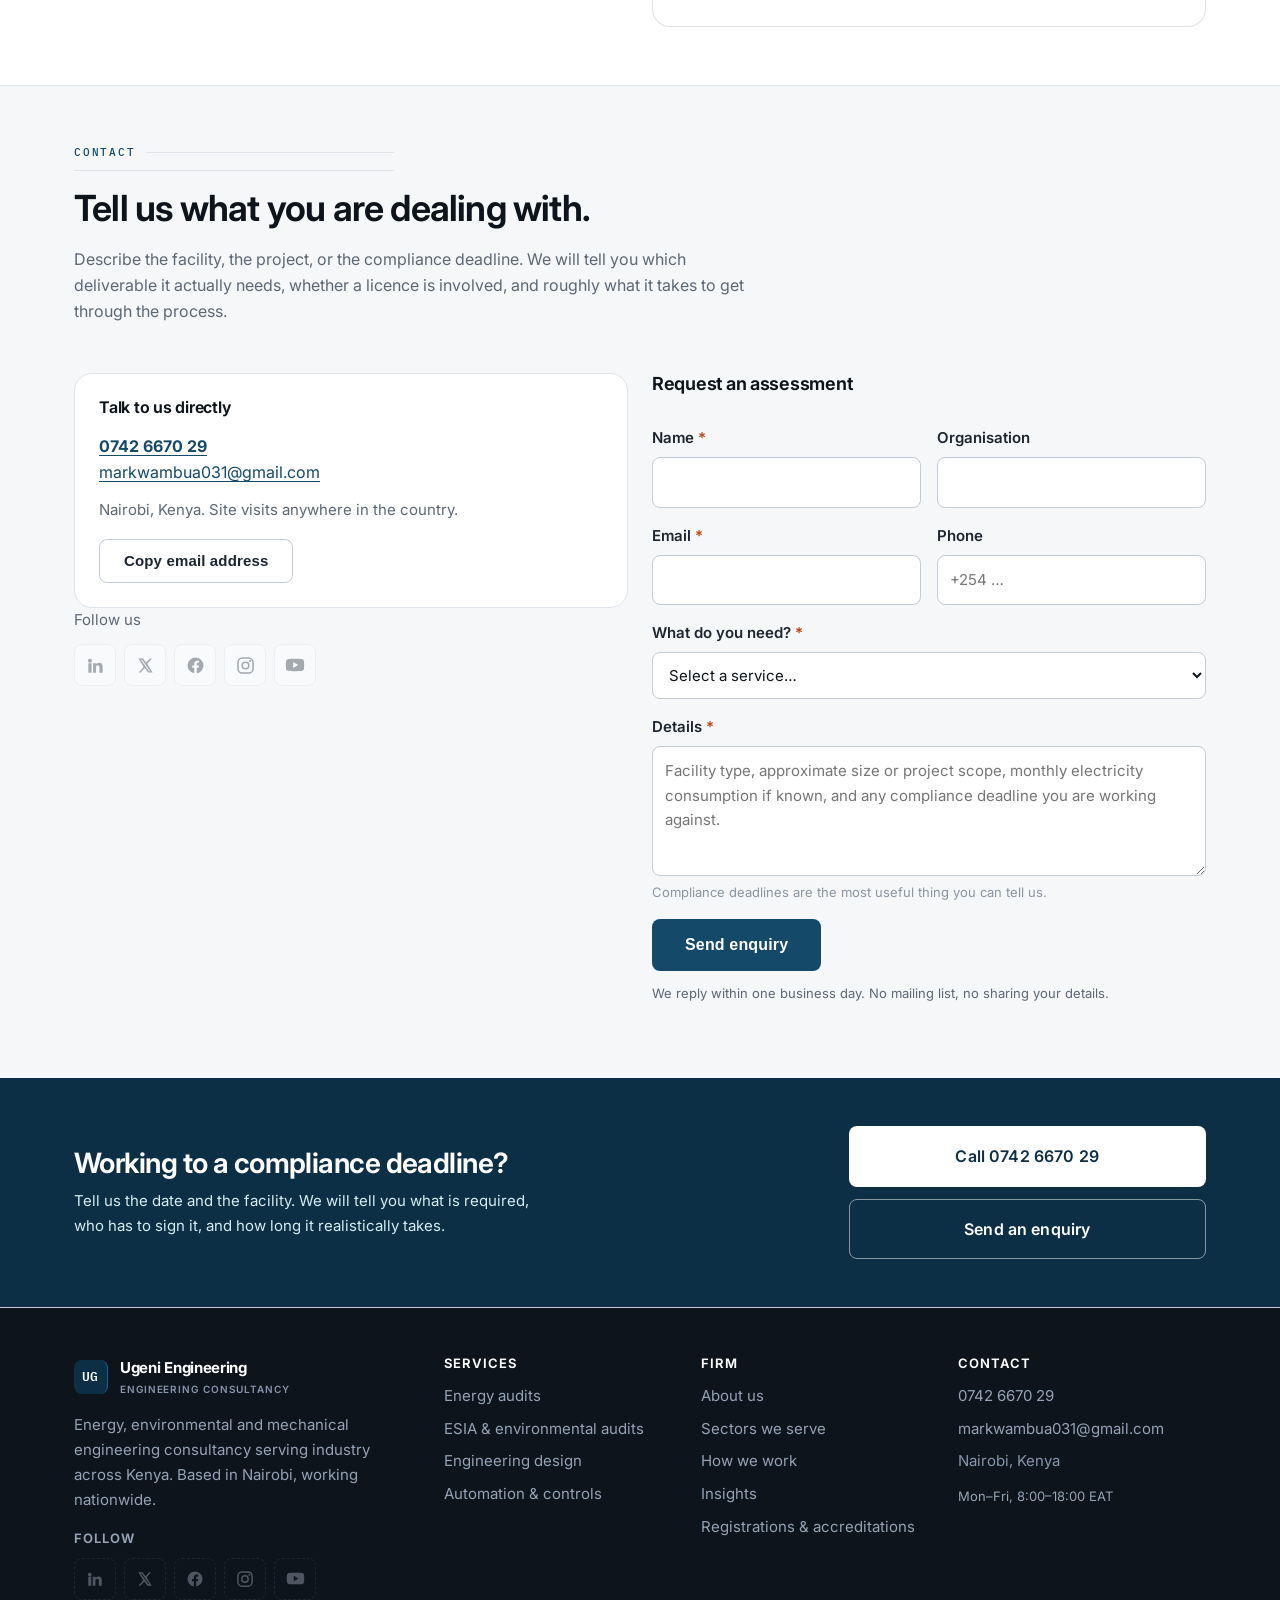
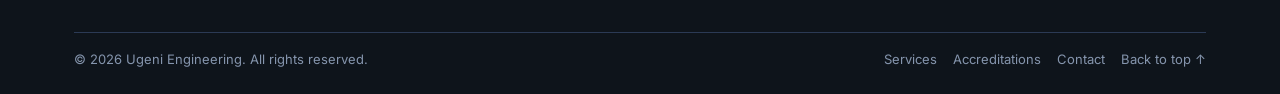
==== commit eb43c6c8: "Actually shorten the About section The previous commit claimed to compress the founder story but onl" ====
--- a/index.html
+++ b/index.html
@@ -435,32 +435,25 @@
     <div class="wrap">
       <div class="sec__head">
         <span class="eyebrow">About</span>
-        <h2>Built by someone who has already tried this twice.</h2>
+        <h2>Founded by an engineer who has built things.</h2>
       </div>
 
       <div class="grid-2">
         <div>
           <blockquote class="pull">
-            Both stopped rather than being run badly.
+            A recommendation that only works on paper is not an engineering answer.
           </blockquote>
           <p>
-            Ugeni Engineering was founded by <strong>Mark Wambua</strong>, an engineer
-            with a BSc in Energy and Environmental Technology from JKUAT — a degree
-            spanning energy systems, environmental management, ESIA, energy auditing and
-            the policy layer around all of it.
+            Ugeni Engineering was founded by <strong>Mark Wambua</strong>, a
+            JKUAT-trained Energy &amp; Environmental Technology engineer whose
+            background spans energy systems, environmental assessment and
+            industrial engineering.
           </p>
           <p>
-            Before this firm there were two hardware attempts. One built myoelectric
-            prosthetics and ran out of capital before it had an engineering bench. The
-            second built tank-level pump automation, got prototypes into the field, and
-            stalled for want of investment.
-          </p>
-          <p>
-            What those years bought is judgement: which problems are worth solving,
-            which solutions survive contact with a factory floor, and where clients
-            quietly get short-changed. What they did not buy was a balance sheet —
-            which is why the answer to "how do I get engineering done in Kenya" turned
-            out to be packaging the expertise as a service rather than as a product.
+            Earlier in his career he designed, built and field-tested hardware
+            products. That is what gives the firm its implementation
+            perspective — the recommendation has to survive contact with a
+            factory floor, not just a drawing.
           </p>
         </div>
 
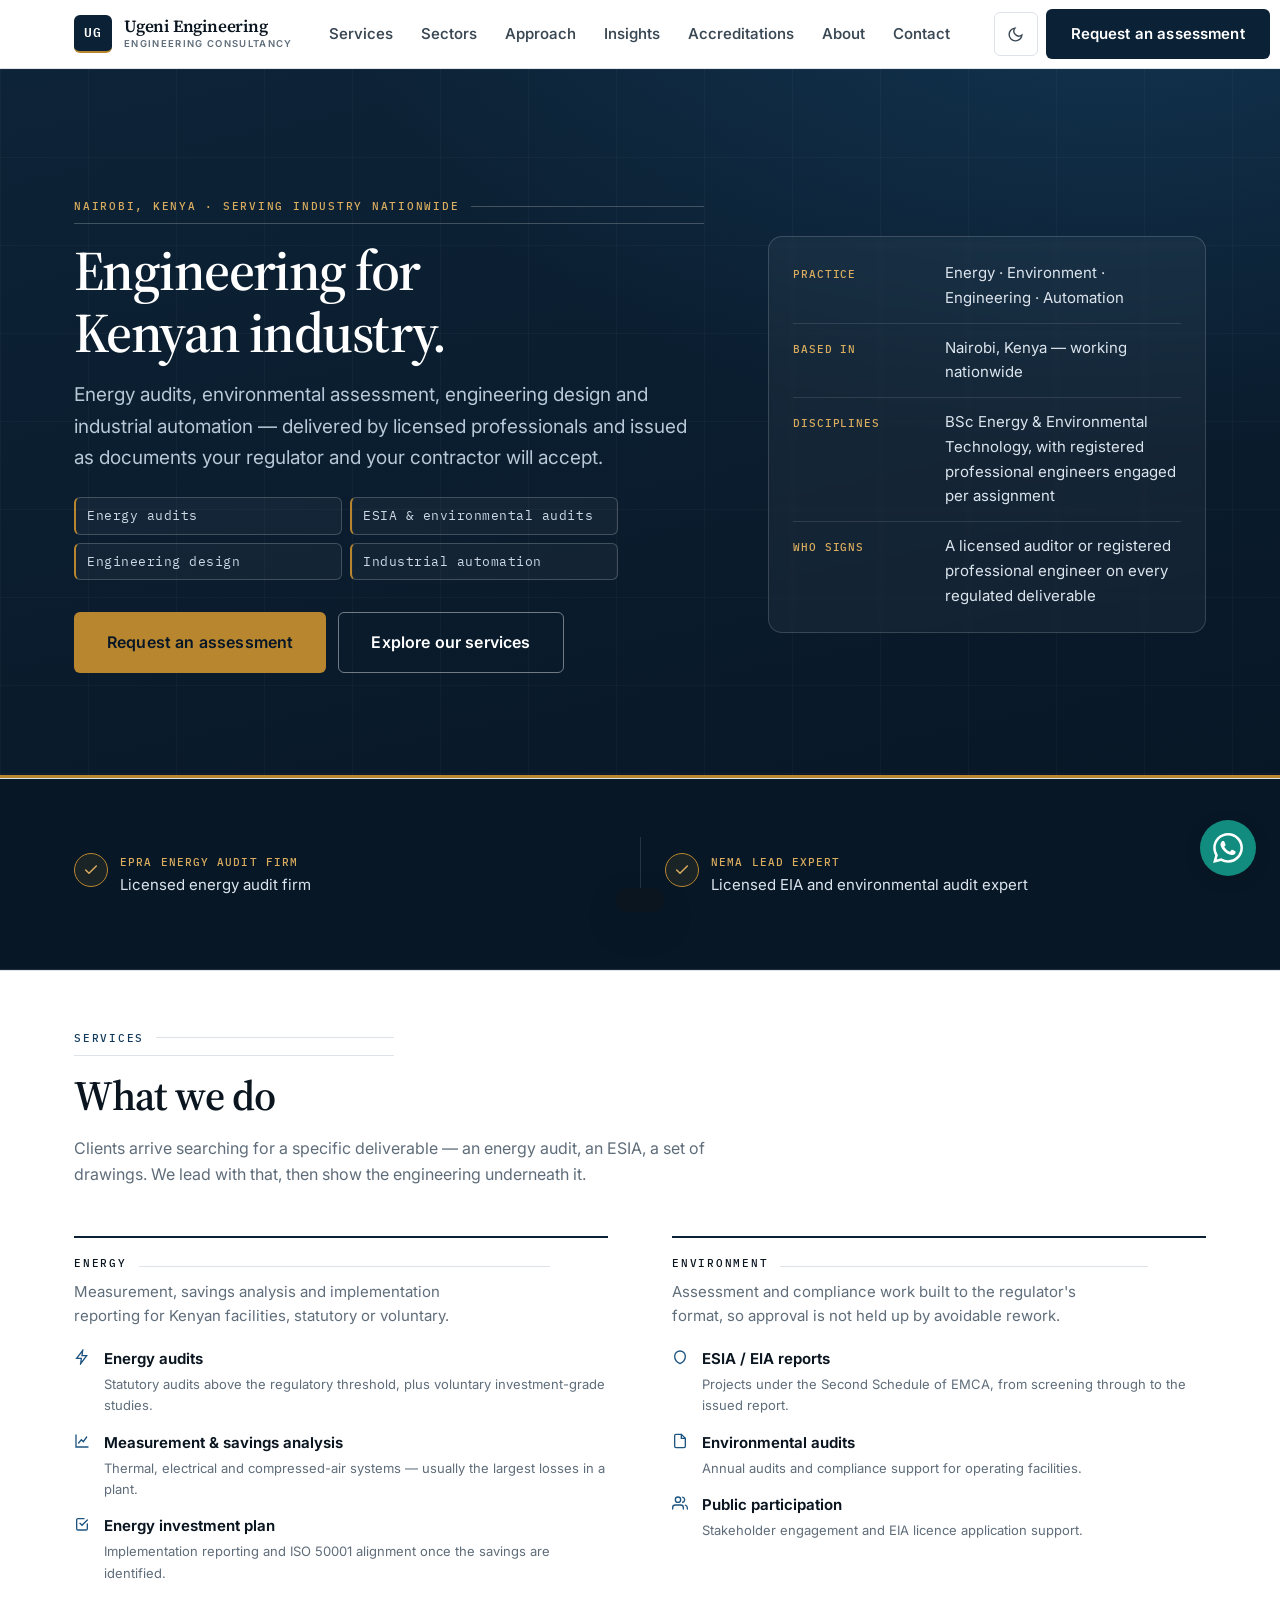
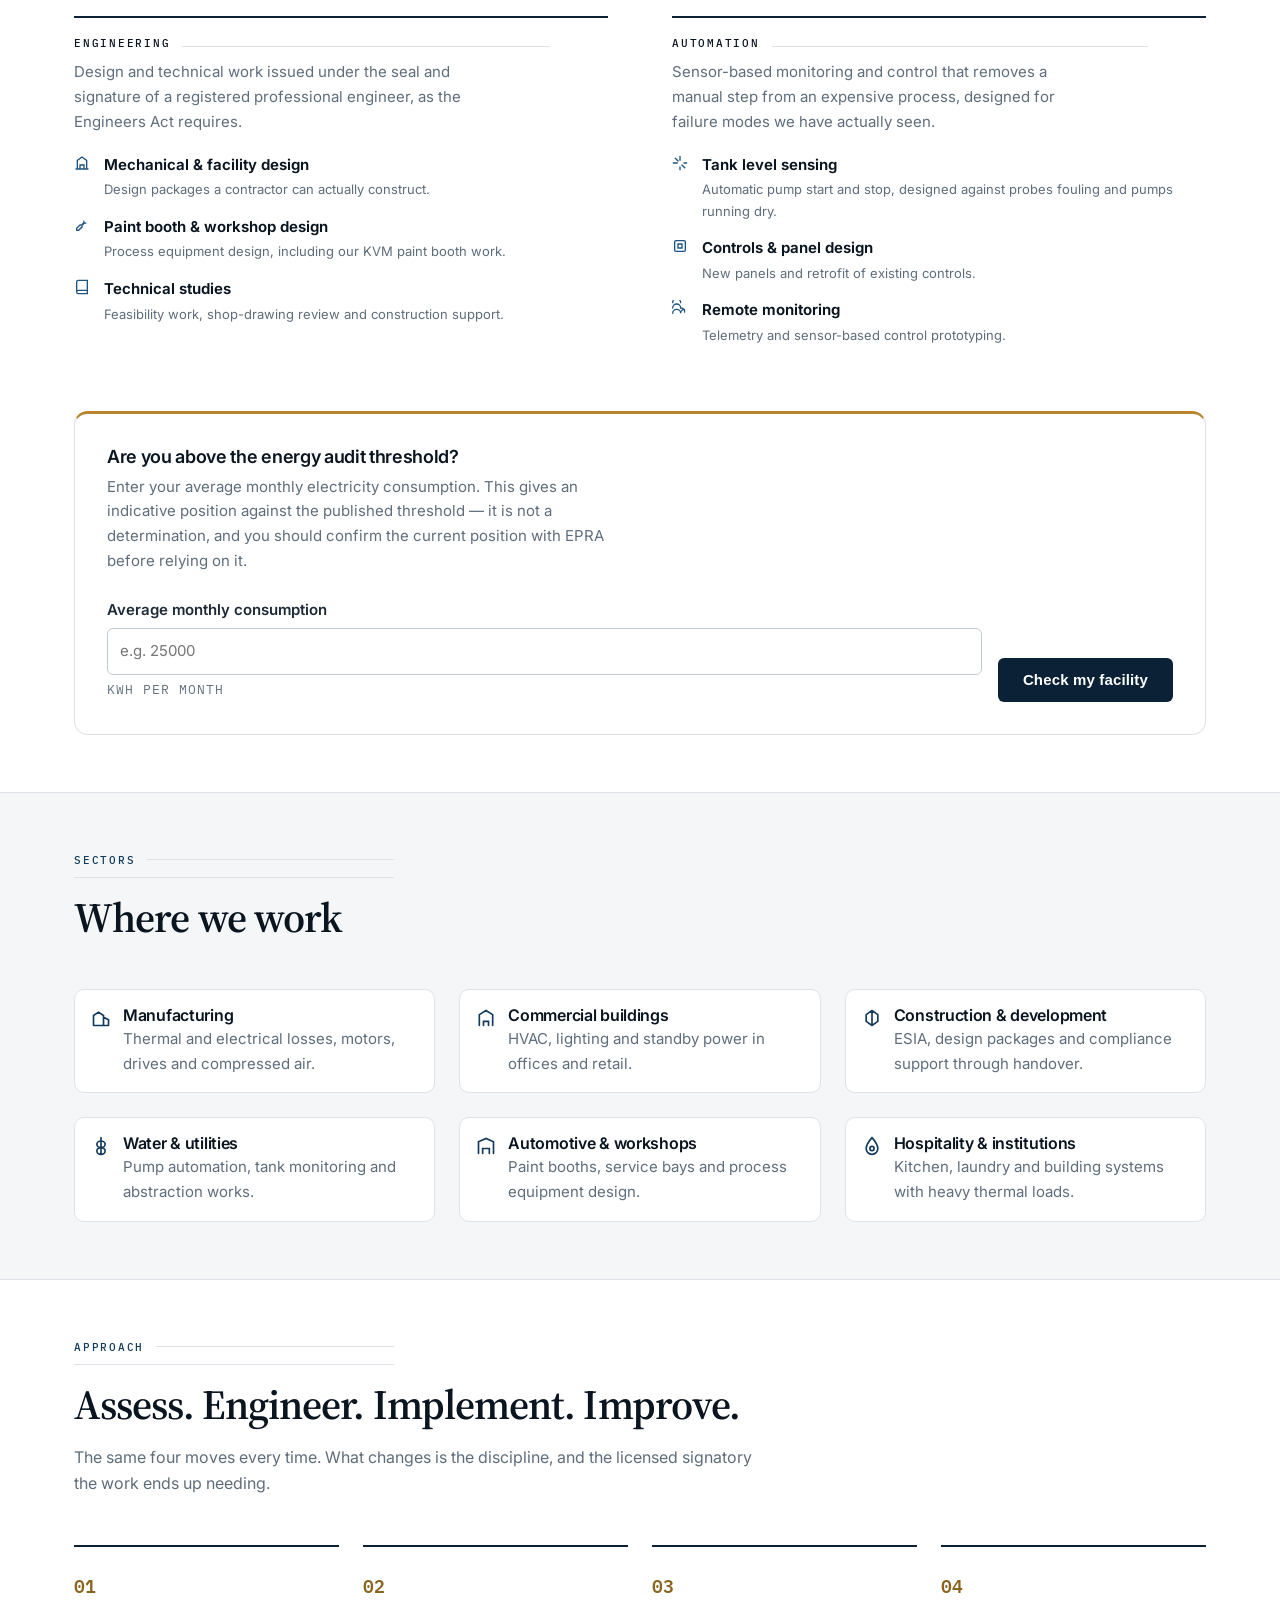
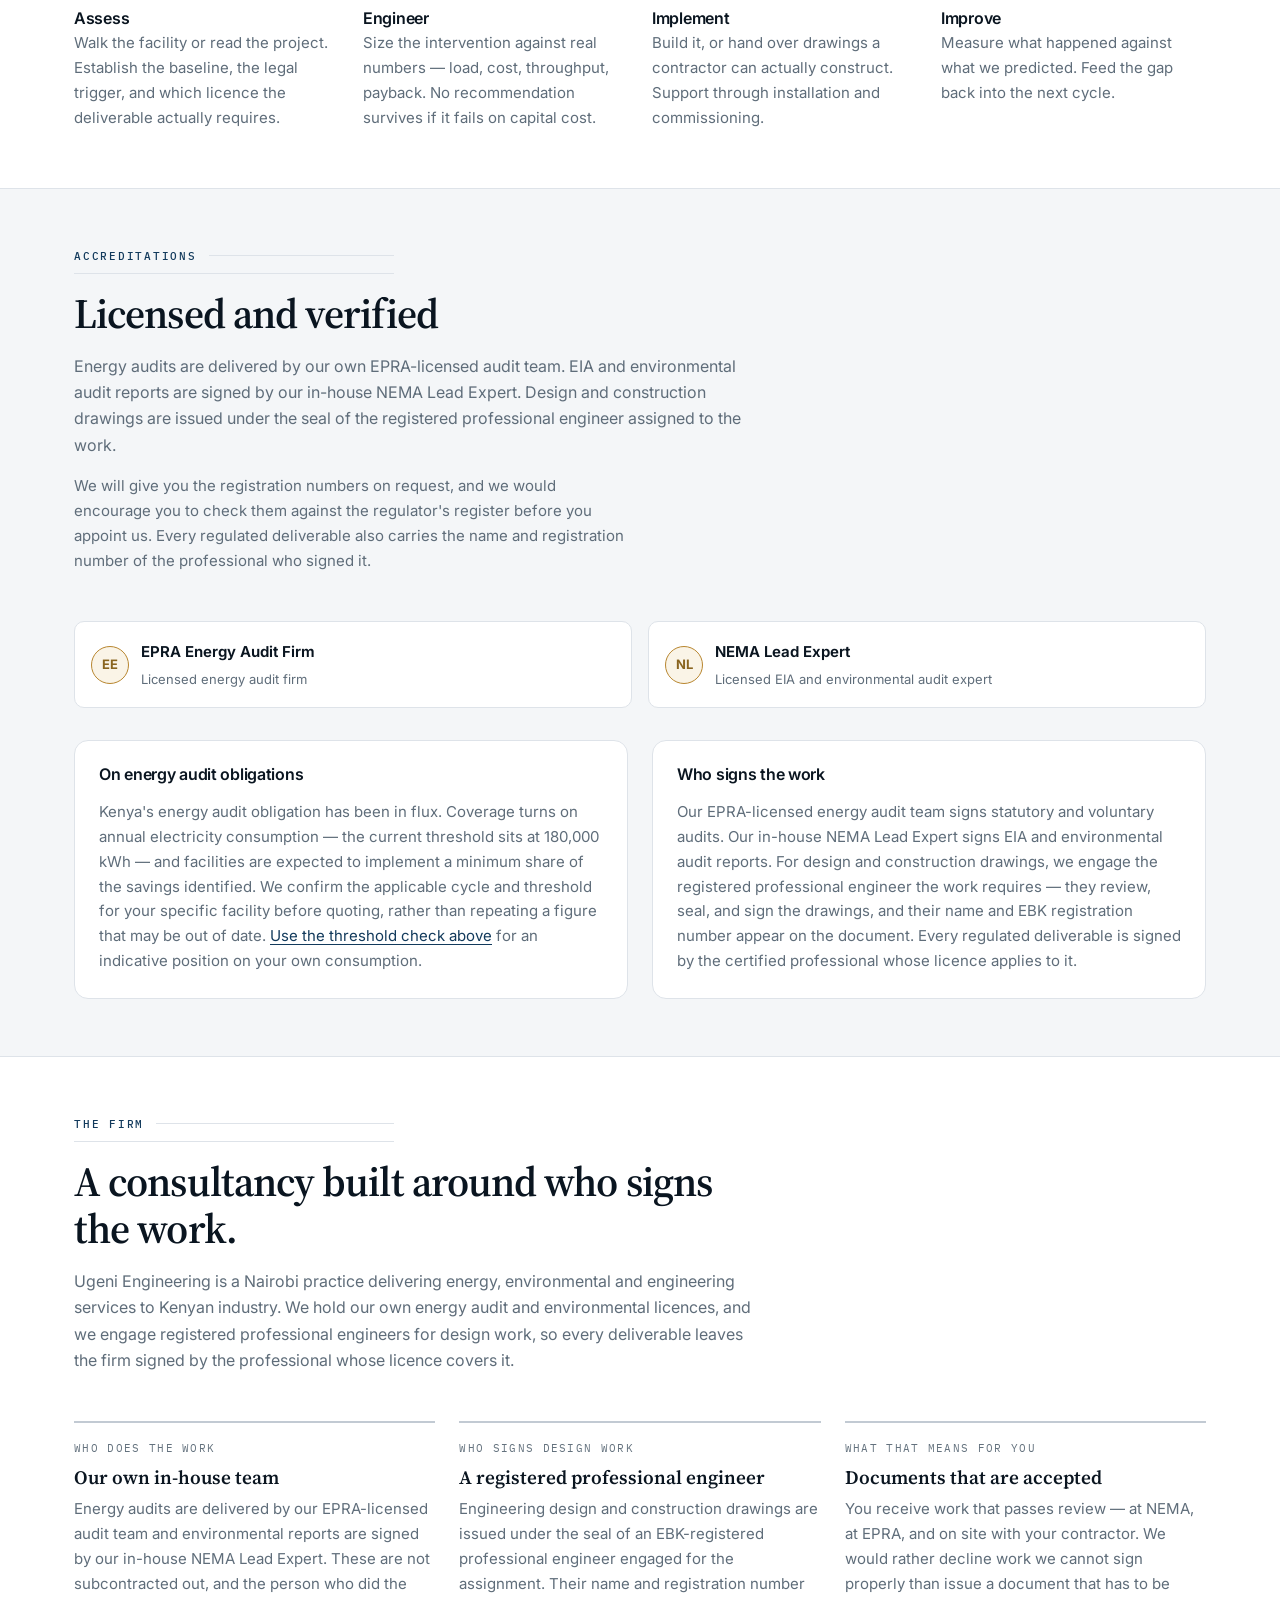
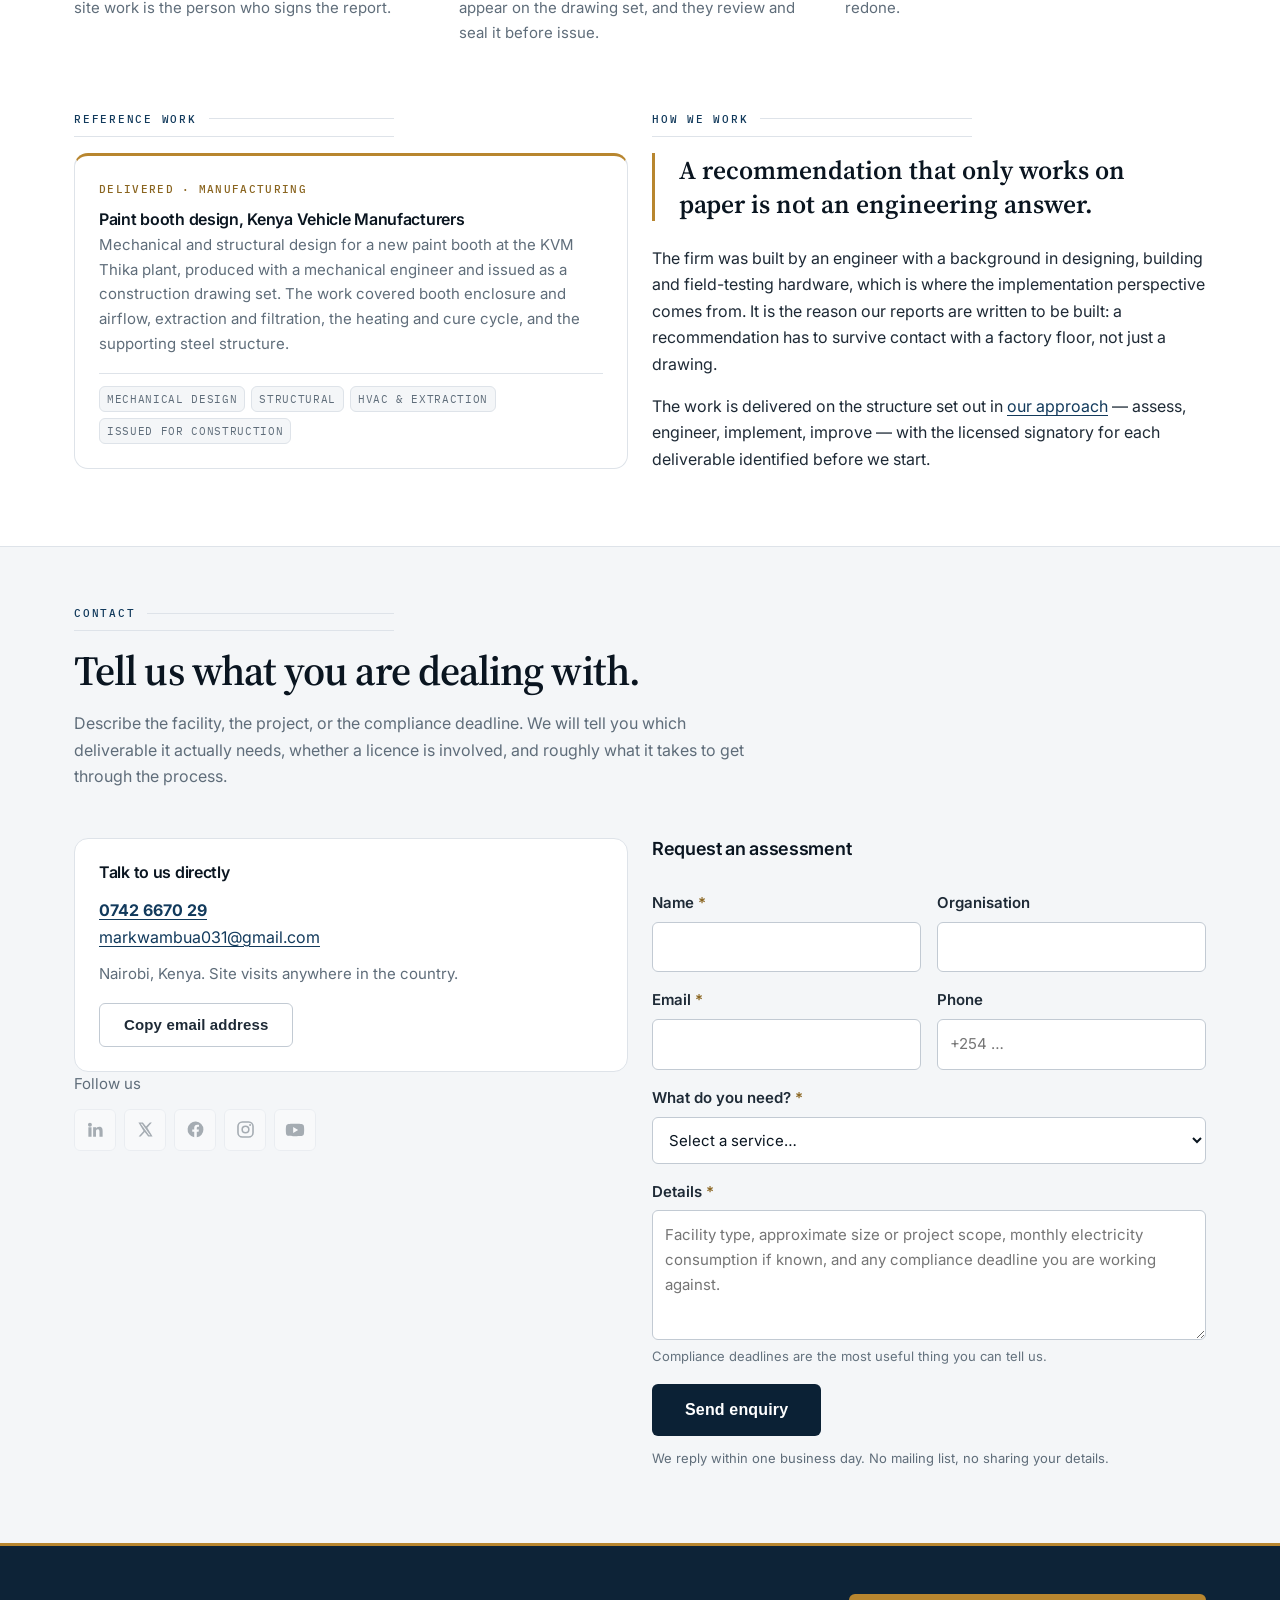
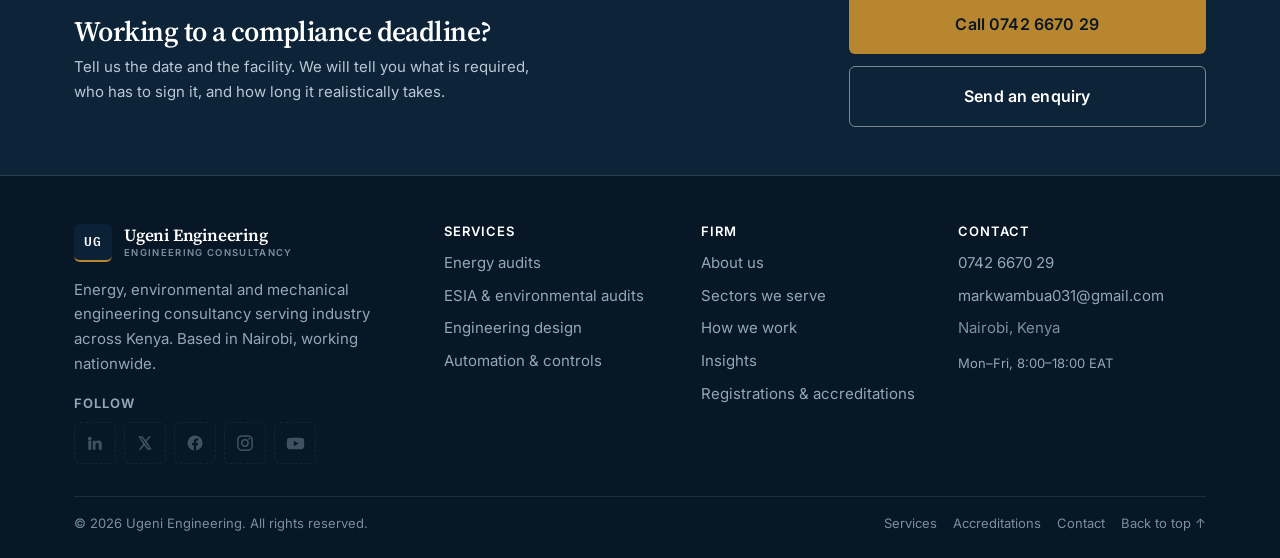
==== commit 0bce0910: "Corporate retheme: navy + gold masthead, serif display, firm-not-portfolio framing Positioned as a c" ====
--- a/index.html
+++ b/index.html
@@ -10,7 +10,7 @@
 
 <meta property="og:type" content="website">
 <meta property="og:title" content="Ugeni Engineering — Energy, Environmental &amp; Engineering Consultancy">
-<meta property="og:description" content="Energy audits, ESIA, engineering design and industrial automation for Kenyan industry. Nairobi based.">
+<meta property="og:description" content="Energy audits, ESIA, engineering design and industrial automation for Kenyan industry. EPRA-licensed and NEMA-registered. Nairobi based.">
 <meta property="og:url" content="https://eng-mwambua.github.io/ugeni-engineering/">
 <meta property="og:locale" content="en_KE">
 <meta property="og:image" content="https://eng-mwambua.github.io/ugeni-engineering/assets/og/og-image.png">
@@ -22,7 +22,7 @@
 <link rel="icon" href="assets/img/favicon.svg" type="image/svg+xml">
 <link rel="preconnect" href="https://fonts.googleapis.com">
 <link rel="preconnect" href="https://fonts.gstatic.com" crossorigin>
-<link rel="stylesheet" href="https://fonts.googleapis.com/css2?family=Inter:wght@400;500;600;700;800&family=IBM+Plex+Mono:wght@400;500&display=swap">
+<link rel="stylesheet" href="https://fonts.googleapis.com/css2?family=Inter:wght@400;500;600;700&family=IBM+Plex+Mono:wght@400;500;600&family=Source+Serif+4:opsz,wght@8..60,400;8..60,600;8..60,700&display=swap">
 <link rel="stylesheet" href="assets/css/main.css">
 
 <!-- Structured data. Email/phone update automatically via site.config.js -->
@@ -98,11 +98,11 @@
     <div class="wrap hero__grid">
       <div>
         <span class="eyebrow">Nairobi, Kenya · Serving industry nationwide</span>
-        <h1>Energy, environmental and industrial engineering.</h1>
+        <h1>Engineering for Kenyan industry.</h1>
         <p class="lede">
-          We assess, design and improve energy, environmental and industrial
-          systems for Kenyan industry — telling you what the problem is, what it
-          costs to fix, and what it saves.
+          Energy audits, environmental assessment, engineering design and
+          industrial automation — delivered by licensed professionals and issued
+          as documents your regulator and your contractor will accept.
         </p>
 
         <ul class="hero__services">
@@ -122,16 +122,16 @@
       <aside class="card-stat" aria-label="Firm at a glance">
         <dl>
           <div>
+            <dt>Practice</dt>
+            <dd>Energy · Environment · Engineering · Automation</dd>
+          </div>
+          <div>
             <dt>Based in</dt>
             <dd>Nairobi, Kenya — working nationwide</dd>
           </div>
           <div>
-            <dt>Discipline</dt>
-            <dd>BSc Energy &amp; Environmental Technology</dd>
-          </div>
-          <div>
-            <dt>What we take on</dt>
-            <dd>Energy audits · ESIA and environmental audits · engineering design · automation</dd>
+            <dt>Disciplines</dt>
+            <dd>BSc Energy &amp; Environmental Technology, with registered professional engineers engaged per assignment</dd>
           </div>
           <div>
             <dt>Who signs</dt>
@@ -139,6 +139,30 @@
           </div>
         </dl>
       </aside>
+    </div>
+  </section>
+
+  <!-- ============ CREDENTIAL BAND ============ -->
+  <!-- The three registrations, stated immediately under the masthead.
+       This is the block a procurement officer is scanning for, and on a
+       single page it does more for perceived legitimacy than any amount
+       of design. Populated from site.config.js so it stays true. -->
+  <section class="creds" aria-label="Registrations and licences">
+    <div class="wrap">
+      <div class="creds__in" data-cred-band>
+        <noscript>
+          <div class="cred">
+            <div class="cred__body">
+              <p class="cred__label">Registrations</p>
+              <p class="cred__text">
+                EPRA-licensed energy audit firm and in-house NEMA Lead Expert.
+                Registration numbers are provided on request and can be checked
+                against the regulator's register.
+              </p>
+            </div>
+          </div>
+        </noscript>
+      </div>
     </div>
   </section>
 
@@ -431,61 +455,102 @@
   </section>
 
   <!-- ============ ABOUT ============ -->
+  <!-- Framed as a firm, not a founder. The previous version headlined the
+       founder's history and listed two failed product ventures; that is a
+       portfolio disclosure, and on a consultancy site it reads as a reason
+       not to appoint. What replaced it answers the question a client
+       actually has: who is responsible for my deliverable. -->
   <section class="reveal" id="about">
     <div class="wrap">
       <div class="sec__head">
-        <span class="eyebrow">About</span>
-        <h2>Founded by an engineer who has built things.</h2>
-      </div>
-
-      <div class="grid-2">
+        <span class="eyebrow">The firm</span>
+        <h2>A consultancy built around who signs the work.</h2>
+        <p class="muted">
+          Ugeni Engineering is a Nairobi practice delivering energy, environmental
+          and engineering services to Kenyan industry. We hold our own energy
+          audit and environmental licences, and we engage registered professional
+          engineers for design work, so every deliverable leaves the firm signed
+          by the professional whose licence covers it.
+        </p>
+      </div>
+
+      <!-- How the firm is structured. Stated as a structure because on a
+           consultancy site that is the question, not the biography. -->
+      <div class="firm">
+        <div class="firm__col reveal">
+          <p class="firm__role">Who does the work</p>
+          <p class="firm__what">Our own in-house team</p>
+          <p>
+            Energy audits are delivered by our EPRA-licensed audit team and
+            environmental reports are signed by our in-house NEMA Lead Expert.
+            These are not subcontracted out, and the person who did the site
+            work is the person who signs the report.
+          </p>
+        </div>
+        <div class="firm__col reveal">
+          <p class="firm__role">Who signs design work</p>
+          <p class="firm__what">A registered professional engineer</p>
+          <p>
+            Engineering design and construction drawings are issued under the
+            seal of an EBK-registered professional engineer engaged for the
+            assignment. Their name and registration number appear on the drawing
+            set, and they review and seal it before issue.
+          </p>
+        </div>
+        <div class="firm__col reveal">
+          <p class="firm__role">What that means for you</p>
+          <p class="firm__what">Documents that are accepted</p>
+          <p>
+            You receive work that passes review — at NEMA, at EPRA, and on site
+            with your contractor. We would rather decline work we cannot sign
+            properly than issue a document that has to be redone.
+          </p>
+        </div>
+      </div>
+
+      <!-- Reference work. One substantial, verifiable delivery, stated
+           plainly. The photo slot is reserved for real site material — a
+           stock image of a factory would undo the point of this section. -->
+      <div class="grid-2" style="margin-top:var(--sp-8);align-items:start">
         <div>
+          <span class="eyebrow">Reference work</span>
+          <article class="rec">
+            <div class="rec__meta">Delivered · Manufacturing</div>
+            <h3>Paint booth design, Kenya Vehicle Manufacturers</h3>
+            <p>
+              Mechanical and structural design for a new paint booth at the KVM
+              Thika plant, produced with a mechanical engineer and issued as a
+              construction drawing set. The work covered booth enclosure and
+              airflow, extraction and filtration, the heating and cure cycle, and
+              the supporting steel structure.
+            </p>
+            <ul class="rec__tags">
+              <li>Mechanical design</li>
+              <li>Structural</li>
+              <li>HVAC &amp; extraction</li>
+              <li>Issued for construction</li>
+            </ul>
+          </article>
+        </div>
+
+        <div>
+          <span class="eyebrow">How we work</span>
           <blockquote class="pull">
             A recommendation that only works on paper is not an engineering answer.
           </blockquote>
           <p>
-            Ugeni Engineering was founded by <strong>Mark Wambua</strong>, a
-            JKUAT-trained Energy &amp; Environmental Technology engineer whose
-            background spans energy systems, environmental assessment and
-            industrial engineering.
+            The firm was built by an engineer with a background in designing,
+            building and field-testing hardware, which is where the
+            implementation perspective comes from. It is the reason our reports
+            are written to be built: a recommendation has to survive contact with
+            a factory floor, not just a drawing.
           </p>
           <p>
-            Earlier in his career he designed, built and field-tested hardware
-            products. That is what gives the firm its implementation
-            perspective — the recommendation has to survive contact with a
-            factory floor, not just a drawing.
-          </p>
-        </div>
-
-        <div>
-          <h3 style="font-size:var(--fs-lg)">Track record</h3>
-          <div class="grid-3" style="margin-top:var(--sp-4)">
-            <article class="rec">
-              <div class="rec__meta">Delivered</div>
-              <h3>Paint booth design, KVM</h3>
-              <p>
-                Mechanical and structural design for a new paint booth for Kenya
-                Vehicle Manufacturers, produced with a mechanical engineer and issued
-                for construction.
-              </p>
-            </article>
-            <article class="rec">
-              <div class="rec__meta">Product · Ended</div>
-              <h3>Tank-level pump automation</h3>
-              <p>
-                Probe-based water level monitoring with automatic pump start and stop.
-                Prototyped to MVPs and field-tested. Scaling stalled on capital.
-              </p>
-            </article>
-            <article class="rec">
-              <div class="rec__meta">Product · Ended</div>
-              <h3>Smart prosthetics</h3>
-              <p>
-                Myosensor-driven movement control for prosthetic limbs. Capital-limited
-                and inexperienced at manufacturing. Stopped early.
-              </p>
-            </article>
-          </div>
+            The work is delivered on the structure set out in
+            <a href="#approach">our approach</a> — assess, engineer, implement,
+            improve — with the licensed signatory for each deliverable identified
+            before we start.
+          </p>
         </div>
       </div>
     </div>
--- a/assets/css/main.css
+++ b/assets/css/main.css
@@ -12,25 +12,41 @@
   --fs-lg: 1.125rem;  --fs-xl: 1.375rem;  --fs-2xl: 1.75rem;
   --fs-3xl: 2.25rem;  --fs-4xl: 3rem;
 
-  /* Graphite + steel blue. Deliberately desaturated and dark: this is a
-     machine-shop palette, not a SaaS one. Avoids the teal band entirely. */
-  --ink-900: #0e141b; --ink-800: #1c2530; --ink-700: #35404d;
-  --ink-500: #5c6875; --ink-400: #8a95a1;
-
-  --paper: #ffffff;    --paper-alt: #f5f7f9;
-  --line: #dfe4ea;     --line-strong: #c3ccd6;
-
-  --brand-700: #0d2f45; --brand-600: #14496a; --brand-500: #1d6491;
-  --brand-300: #8fbad8; --brand-050: #eef4f9;
-  --accent-600: #c2410c; --accent-500: #ea7317; --accent-100: #fdf0e6;
+  /* Ink is a cool near-black, not neutral grey: every heading on the site
+     sits on a navy-tinted ground, so the text has to agree with it. */
+  --ink-900: #0a1520; --ink-800: #1e2a36; --ink-700: #3a4854;
+  --ink-500: #5f6d7a; --ink-400: #64727e;
+
+  --paper: #ffffff;    --paper-alt: #f4f6f8;
+  --line: #dee3e9;     --line-strong: #c2cad3;
+
+  /* Navy carries the firm. It is the masthead, the rules, the buttons and
+     the link colour — the structural colour, not a decoration. */
+  --brand-700: #0b2135; --brand-600: #123a5c; --brand-500: #1d5480;
+  --brand-300: #9db8ce; --brand-050: #eef3f8;
+
+  /* Gold is the second voice: rules, the wordmark rule, focus, the small
+     set of marks that must read as a seal. It is dark enough (5.3:1 on
+     white) to carry text, but it is used sparingly on purpose. */
+  --accent-600: #8a6520; --accent-500: #b8862f;
+  --accent-300: #d9ac5e; --accent-100: #faf4e7;
+
+  /* Deep navy, for the dark hero and the credential band. */
+  --navy-900: #081726; --navy-800: #0d2337; --navy-700: #133049;
 
   /* Sharpened: technical drawings have corners, not pills */
-  --radius-sm: 8px; --radius: 12px; --radius-lg: 18px;
-  --shadow-sm: 0 1px 2px rgba(14,20,27,.05);
-  --shadow: 0 4px 16px rgba(14,20,27,.07);
-  --shadow-lg: 0 12px 32px rgba(14,20,27,.12);
+  --radius-sm: 6px; --radius: 10px; --radius-lg: 14px;
+  --shadow-sm: 0 1px 2px rgba(10,21,32,.05);
+  --shadow: 0 4px 16px rgba(10,21,32,.08);
+  --shadow-lg: 0 14px 36px rgba(10,21,32,.14);
 
   --font-mono: "IBM Plex Mono", ui-monospace, SFMono-Regular, Menlo, monospace;
+
+  /* Serif for display only. An established consultancy is read as
+     established partly through its headings; a single sans weight across
+     the whole page is the strongest tell of a template. Body and UI stay
+     on Inter so nothing softens. */
+  --font-display: "Source Serif 4", "Iowan Old Style", Georgia, serif;
 
   --font: "Inter", system-ui, -apple-system, "Segoe UI", Roboto, sans-serif;
   --measure: 68ch;
@@ -39,16 +55,17 @@
 }
 
 html[data-theme="dark"] {
-  --ink-900: #e8edf2; --ink-800: #cdd5de; --ink-700: #aab4c0;
-  --ink-500: #8593a1; --ink-400: #6b7885;
-  --paper: #0e141b;   --paper-alt: #141b23;
-  --line: #232c36;    --line-strong: #35414e;
-  --brand-700: #8fbad8; --brand-600: #5f9dc9; --brand-500: #4a86b0; --brand-300: #1d3f57;
-  --brand-050: #16222c;
-  --accent-600: #f59e4b; --accent-500: #ea7317; --accent-100: #33200f;
-  --shadow-sm: 0 1px 2px rgba(0,0,0,.35);
-  --shadow: 0 2px 8px rgba(0,0,0,.45);
-  --shadow-lg: 0 12px 32px rgba(0,0,0,.55);
+  --ink-900: #eaeff4; --ink-800: #ccd6df; --ink-700: #a7b3c0;
+  --ink-500: #8190a0; --ink-400: #7d8b9a;
+  --paper: #0a1119;   --paper-alt: #101a24;
+  --line: #1f2b37;    --line-strong: #33414f;
+  --brand-700: #9db8ce; --brand-600: #7ea8c8; --brand-500: #6296bd; --brand-300: #1d3a54;
+  --brand-050: #14202c;
+  --accent-600: #e0b96f; --accent-500: #d9ac5e; --accent-300: #e6c489; --accent-100: #2b2314;
+  --navy-900: #060f1a; --navy-800: #0a1520; --navy-700: #102338;
+  --shadow-sm: 0 1px 2px rgba(0,0,0,.4);
+  --shadow: 0 2px 8px rgba(0,0,0,.5);
+  --shadow-lg: 0 14px 36px rgba(0,0,0,.6);
 }
 
 /* ---------- Reset ---------- */
@@ -74,9 +91,12 @@
   -webkit-font-smoothing: antialiased;
 }
 
-h1, h2, h3, h4 { color: var(--ink-900); line-height: 1.2; margin: 0 0 var(--sp-4); font-weight: 650; letter-spacing: -0.015em; }
-h1 { font-size: clamp(2rem, 1.2rem + 3.2vw, var(--fs-4xl)); letter-spacing: -0.03em; }
-h2 { font-size: clamp(1.5rem, 1.1rem + 1.6vw, var(--fs-3xl)); letter-spacing: -0.022em; }
+h1, h2, h3, h4 { color: var(--ink-900); line-height: 1.18; margin: 0 0 var(--sp-4); font-weight: 600; letter-spacing: -0.018em; }
+/* Display sizes move to the serif. The tighter tracking is the serif's
+   own requirement — a display serif set loose looks like a wedding card. */
+h1, h2 { font-family: var(--font-display); font-weight: 600; }
+h1 { font-size: clamp(2.35rem, 1.3rem + 3.6vw, 3.5rem); letter-spacing: -0.028em; line-height: 1.1; }
+h2 { font-size: clamp(1.75rem, 1.2rem + 2vw, 2.6rem); letter-spacing: -0.022em; line-height: 1.13; }
 h3 { font-size: var(--fs-xl); }
 h4 { font-size: var(--fs-lg); }
 p { margin: 0 0 var(--sp-4); max-width: var(--measure); }
@@ -110,17 +130,19 @@
 }
 .hdr__in { display: flex; align-items: center; gap: var(--sp-5); min-height: var(--header-h); }
 
-.logo { display: flex; align-items: center; gap: var(--sp-3); font-weight: 700; color: var(--ink-900); text-decoration: none; letter-spacing: -.02em; }
+.logo { display: flex; align-items: center; gap: var(--sp-3); color: var(--ink-900); text-decoration: none; }
+/* Mark is a navy plate with a gold baseline rule — the same two colours
+   as the masthead, so the identity reads at every size. */
 .logo__mark {
-  width: 34px; height: 34px; flex: 0 0 34px; border-radius: var(--radius-sm);
+  width: 38px; height: 38px; flex: 0 0 38px; border-radius: var(--radius-sm);
   background: var(--brand-700);
-  border-right: 1px solid var(--brand-500);
+  border-bottom: 2px solid var(--accent-500);
   display: grid; place-items: center; color: #fff;
   font-family: var(--font-mono); font-size: 13px; font-weight: 600; letter-spacing: .04em;
 }
-html[data-theme="dark"] .logo__mark { color: #0d1522; }
-.logo__sub { display: block; font-size: 10px; font-weight: 600; color: var(--ink-500); letter-spacing: .09em; text-transform: uppercase; white-space: nowrap; }
-.logo__name { white-space: nowrap; }
+html[data-theme="dark"] .logo__mark { color: #081726; }
+.logo__sub { display: block; font-size: 9.5px; font-weight: 600; color: var(--ink-500); letter-spacing: .14em; text-transform: uppercase; white-space: nowrap; }
+.logo__name { display: block; font-family: var(--font-display); font-size: 1.0625rem; font-weight: 600; letter-spacing: -.012em; white-space: nowrap; line-height: 1.2; }
 
 .nav { margin-left: auto; display: flex; align-items: center; gap: var(--sp-1); }
 .nav a {
@@ -138,10 +160,10 @@
   white-space: nowrap;
   transition: transform .12s ease, background .15s ease, border-color .15s ease;
 }
-.btn--primary { background: var(--brand-600); color: #fff; }
-html[data-theme="dark"] .btn--primary { color: #0d1522; }
-.btn--primary:hover { background: var(--brand-500); color: #fff; transform: translateY(-1px); }
-html[data-theme="dark"] .btn--primary:hover { color: #0d1522; }
+.btn--primary { background: var(--brand-700); color: #fff; }
+html[data-theme="dark"] .btn--primary { color: #081726; }
+.btn--primary:hover { background: var(--brand-600); color: #fff; transform: translateY(-1px); }
+html[data-theme="dark"] .btn--primary:hover { color: #081726; }
 .btn--ghost { background: transparent; color: var(--ink-800); border-color: var(--line-strong); }
 .btn--ghost:hover { background: var(--paper-alt); color: var(--ink-900); border-color: var(--brand-500); }
 .btn--lg { padding: var(--sp-4) var(--sp-6); font-size: var(--fs-md); }
@@ -156,30 +178,44 @@
 .hdr__tools { display: flex; gap: var(--sp-2); align-items: center; margin-left: var(--sp-2); }
 .menu-btn { display: none; }
 
-/* ---------- Hero ---------- */
-/* Blueprint grid rather than soft colour washes. Grid lines suggest
-   drawings and measurement; radial gradients suggest SaaS. */
-/* Soft directional wash. A blueprint grid was tried here and rejected -
-   it read as texture noise rather than engineering credibility, and it was
-   noticeably unpleasant in dark mode. A single quiet gradient gives depth
-   without competing with the text. */
+/* ---------- Hero ----------
+   A dark navy masthead, not a soft wash on white. The first screen is the
+   one decision that separates "firm" from "freelancer": a light hero with
+   coloured gradients reads as a landing page, and a solid navy block with
+   a gold rule reads as a company. The gradient is a single low-opacity
+   lift in the corner to stop it being flat, nothing more. */
 .hero {
   position: relative; overflow: hidden;
   background:
-    radial-gradient(120% 90% at 82% -10%, color-mix(in srgb, var(--brand-500) 11%, transparent), transparent 58%),
-    radial-gradient(90% 70% at 4% 108%, color-mix(in srgb, var(--accent-500) 7%, transparent), transparent 55%),
-    var(--paper);
-  border-bottom: 1px solid var(--line);
-}
-html[data-theme="dark"] .hero {
-  background:
-    radial-gradient(120% 90% at 82% -10%, color-mix(in srgb, var(--brand-500) 17%, transparent), transparent 58%),
-    radial-gradient(90% 70% at 4% 108%, color-mix(in srgb, var(--accent-500) 6%, transparent), transparent 55%),
-    var(--paper);
-}
-.hero__grid { position: relative; z-index: 1; display: grid; grid-template-columns: 1.2fr .8fr; gap: var(--sp-8); align-items: center; padding-block: clamp(var(--sp-7), 5vw, var(--sp-9)); }
-.hero p.lede { font-size: clamp(1rem, .95rem + .35vw, var(--fs-lg)); color: var(--ink-700); max-width: 58ch; }
-.hero__cta { display: flex; flex-wrap: wrap; gap: var(--sp-3); margin-top: var(--sp-5); }
+    radial-gradient(100% 120% at 88% -20%, color-mix(in srgb, #1d5480 40%, transparent), transparent 62%),
+    linear-gradient(168deg, var(--navy-800) 0%, var(--navy-900) 100%);
+  color: #dce5ee;
+  border-bottom: 3px solid var(--accent-500);
+}
+/* Faint drafting grid, at the edge of visibility. It reads as drawing
+   paper rather than as texture — but only just, so it is kept to 3% and
+   the cells are large. Anything stronger and it fights the text. */
+.hero::before {
+  content: ""; position: absolute; inset: 0; pointer-events: none;
+  background-image:
+    linear-gradient(to right, rgba(255,255,255,.028) 1px, transparent 1px),
+    linear-gradient(to bottom, rgba(255,255,255,.028) 1px, transparent 1px);
+  background-size: 88px 88px;
+}
+.hero__grid { position: relative; z-index: 1; display: grid; grid-template-columns: 1.18fr .82fr; gap: var(--sp-8); align-items: center; padding-block: clamp(var(--sp-7), 5.5vw, var(--sp-9)) clamp(var(--sp-6), 3.5vw, var(--sp-7)); }
+.hero h1 { color: #fff; max-width: 15ch; text-wrap: balance; }
+.hero p.lede { font-size: clamp(1.0625rem, 1rem + .4vw, 1.1875rem); color: #b9c8d6; max-width: 54ch; }
+.hero__cta { display: flex; flex-wrap: wrap; gap: var(--sp-3); margin-top: var(--sp-6); }
+/* On navy the primary button must not also be navy — brand-700 on the
+   hero measures 1.02:1, i.e. an invisible button. Gold measures 4.94:1
+   against the hero with navy text at 5.06:1, so the CTA becomes the one
+   warm object on a cool page. That is also why it is the obvious
+   click target. */
+.hero .btn--primary { background: var(--accent-500); color: #081726; }
+.hero .btn--primary:hover { background: var(--accent-300); color: #081726; }
+/* On navy the ghost button needs a light edge to exist at all. */
+.hero .btn--ghost { color: #fff; border-color: rgba(255,255,255,.42); }
+.hero .btn--ghost:hover { background: rgba(255,255,255,.1); color: #fff; border-color: #fff; }
 
 /* Section label. Drawn as a drawing-sheet annotation: mono, ruled, square.
    Deliberately NOT a rounded pill - that shape is the strongest visual tell
@@ -196,14 +232,58 @@
 .eyebrow::after {
   content: ""; flex: 1; height: 1px; background: var(--line);
 }
-/* Hero eyebrow: full-width rule, drawn above the grid so it stays crisp */
+/* Hero eyebrow sits on navy: gold instead of brand blue, and the rule
+   runs to the full grid width so it reads as a masthead line. */
 .hero .eyebrow {
   max-width: none; position: relative; z-index: 2;
-  border-bottom: 1px solid var(--brand-300);
-}
-.hero .eyebrow::after { background: var(--brand-300); }
-
-/* Spec sheet: label column reads as a data field, not a stat card. */
+  color: var(--accent-300);
+  border-bottom-color: rgba(255,255,255,.22);
+}
+.hero .eyebrow::after { background: rgba(255,255,255,.22); }
+
+/* ---------- Credential band ----------
+   The single most firm-like element available: a row of regulated
+   registrations stated plainly, immediately under the masthead. It is
+   the proof a procurement officer is scanning for, and it costs three
+   lines of honest copy. */
+.creds {
+  background: var(--navy-900);
+  border-bottom: 1px solid rgba(255,255,255,.1);
+  color: #b9c8d6;
+}
+html[data-theme="dark"] .creds { background: #060d16; }
+.creds__in {
+  display: grid; grid-template-columns: repeat(3, minmax(0, 1fr));
+  gap: 0;
+}
+.cred {
+  display: flex; gap: var(--sp-3); align-items: flex-start;
+  padding: var(--sp-4) var(--sp-5) var(--sp-4) 0;
+}
+.cred + .cred { border-left: 1px solid rgba(255,255,255,.12); padding-left: var(--sp-5); }
+.cred__mark {
+  width: 34px; height: 34px; flex: 0 0 34px; display: grid; place-items: center;
+  border: 1px solid var(--accent-500); border-radius: 50%;
+  color: var(--accent-300); background: rgba(184,134,47,.1);
+}
+.cred__mark svg { width: 16px; height: 16px; }
+.cred__body { min-width: 0; }
+.cred__label {
+  font-family: var(--font-mono); font-size: 0.6875rem; font-weight: 500;
+  letter-spacing: .1em; text-transform: uppercase; color: var(--accent-300);
+  margin: 0 0 3px;
+}
+.cred__text { font-size: var(--fs-sm); color: #dce5ee; margin: 0; line-height: 1.45; }
+@media (max-width: 860px) {
+  .creds__in { grid-template-columns: 1fr; }
+  .cred { padding-right: 0; }
+  .cred + .cred { border-left: 0; border-top: 1px solid rgba(255,255,255,.12); padding-left: 0; }
+}
+
+/* Spec sheet: label column reads as a data field, not a stat card.
+   The hero instance sits on navy, so it gets a bordered dark panel — a
+   white card dropped on a dark masthead is the loudest amateur tell there
+   is. The label column takes gold so the rows scan as instrument data. */
 .card-stat { background: var(--paper); border: 1px solid var(--line); border-radius: var(--radius-lg); padding: var(--sp-5); }
 .card-stat dl { margin: 0; display: grid; gap: 0; }
 .card-stat dl > div {
@@ -223,6 +303,16 @@
   .card-stat dl > div { grid-template-columns: 1fr; gap: var(--sp-1); }
 }
 
+/* Hero variant: dark, gold-ruled, sitting flush on the masthead. */
+.hero .card-stat {
+  background: rgba(255,255,255,.045);
+  border-color: rgba(255,255,255,.16);
+  backdrop-filter: blur(2px);
+}
+.hero .card-stat dl > div { border-bottom-color: rgba(255,255,255,.11); }
+.hero .card-stat dt { color: var(--accent-300); }
+.hero .card-stat dd { color: #dce5ee; }
+
 /* ---------- Sections ---------- */
 section { padding-block: clamp(var(--sp-7), 4.5vw, var(--sp-9)); }
 section + section { border-top: 1px solid var(--line); }
@@ -235,8 +325,8 @@
 
 /* ---------- Steps ---------- */
 .steps { display: grid; grid-template-columns: repeat(auto-fit, minmax(232px, 1fr)); gap: var(--sp-5); counter-reset: step; }
-.step { position: relative; padding-top: var(--sp-5); border-top: 2px solid var(--brand-600); }
-.step::before { counter-increment: step; content: "0" counter(step); font-family: var(--font-mono); font-size: var(--fs-lg); font-weight: 600; color: var(--brand-600); opacity: .75; display: block; margin-bottom: var(--sp-2); }
+.step { position: relative; padding-top: var(--sp-5); border-top: 2px solid var(--brand-700); }
+.step::before { counter-increment: step; content: "0" counter(step); font-family: var(--font-mono); font-size: var(--fs-lg); font-weight: 600; color: var(--accent-600); display: block; margin-bottom: var(--sp-2); }
 .step h3 { font-size: var(--fs-md); margin-bottom: var(--sp-1); }
 .step p { font-size: var(--fs-sm); color: var(--ink-500); margin: 0; }
 
@@ -259,15 +349,33 @@
   background: var(--paper); text-decoration: none;
 }
 a.acc:hover { border-color: var(--brand-500); }
-.acc__mark { width: 38px; height: 38px; flex: 0 0 38px; border-radius: var(--radius-sm); display: grid; place-items: center; background: color-mix(in srgb, var(--brand-500) 12%, transparent); color: var(--brand-600); font-weight: 750; font-size: var(--fs-xs); }
+.acc__mark { width: 38px; height: 38px; flex: 0 0 38px; border-radius: 50%; display: grid; place-items: center; background: var(--accent-100); border: 1px solid var(--accent-500); color: var(--accent-600); font-weight: 700; font-size: var(--fs-xs); }
 .acc__label { font-weight: 650; color: var(--ink-900); font-size: var(--fs-sm); }
 .acc__detail { font-size: var(--fs-xs); color: var(--ink-500); }
 
-/* ---------- Record ---------- */
-.rec { background: var(--paper); border: 1px solid var(--line); border-radius: var(--radius-lg); border-top: 2px solid var(--line-strong); padding: var(--sp-5); }
+/* ---------- Record / reference ----------
+   A client reference, not a personal project log. Gold top rule, mono
+   meta. The failed-venture cards that used to live here are gone: an
+   unsuccessful product launch is a portfolio disclosure, not a company
+   credential, and it reads as a reason not to appoint the firm. */
+.rec { background: var(--paper); border: 1px solid var(--line); border-radius: var(--radius-lg); border-top: 3px solid var(--accent-500); padding: var(--sp-5); }
 .rec h3 { font-size: var(--fs-md); margin-bottom: var(--sp-1); }
-.rec__meta { font-family: var(--font-mono); font-size: 0.6875rem; color: var(--ink-400); text-transform: uppercase; letter-spacing: .12em; font-weight: 500; margin-bottom: var(--sp-3); }
+.rec__meta { font-family: var(--font-mono); font-size: 0.6875rem; color: var(--accent-600); text-transform: uppercase; letter-spacing: .12em; font-weight: 500; margin-bottom: var(--sp-3); }
 .rec p { font-size: var(--fs-sm); color: var(--ink-500); margin: 0; }
+.rec__tags { list-style: none; margin: var(--sp-4) 0 0; padding: var(--sp-3) 0 0; border-top: 1px solid var(--line); display: flex; flex-wrap: wrap; gap: 6px; }
+.rec__tags li { font-family: var(--font-mono); font-size: 0.6875rem; letter-spacing: .06em; text-transform: uppercase; color: var(--ink-500); background: var(--paper-alt); border: 1px solid var(--line); border-radius: var(--radius-sm); padding: 3px 7px; }
+
+/* ---------- Firm structure ----------
+   Replaces the founder-narrative. Stated as a structure — who signs,
+   who does the work — because on a consultancy site the client's actual
+   question is "who is responsible for my deliverable", not "who is the
+   boss". */
+.firm { display: grid; gap: var(--sp-5); }
+@media (min-width: 760px) { .firm { grid-template-columns: repeat(3, minmax(0, 1fr)); } }
+.firm__col { border-top: 2px solid var(--line-strong); padding-top: var(--sp-4); }
+.firm__role { font-family: var(--font-mono); font-size: 0.6875rem; letter-spacing: .12em; text-transform: uppercase; color: var(--ink-400); margin: 0 0 var(--sp-2); }
+.firm__what { font-family: var(--font-display); font-size: 1.1875rem; font-weight: 600; color: var(--ink-900); margin: 0 0 var(--sp-2); line-height: 1.25; }
+.firm__col p:last-child { font-size: var(--fs-sm); color: var(--ink-500); margin: 0; }
 
 /* ---------- Forms ---------- */
 .form { display: grid; gap: var(--sp-4); }
@@ -316,64 +424,68 @@
   content: ""; position: absolute; inset: 0; border-radius: inherit;
 }
 
-/* ---------- Footer ---------- */
-footer { background: var(--ink-900); color: #cbd5e1; font-size: var(--fs-sm); }
-footer a { color: #94a3b8; text-decoration: none; }
+/* ---------- Footer ----------
+   Deep navy, matching the masthead, with a gold cap rule. The old
+   hardcoded slate blues are gone — the footer is the last thing a
+   visitor sees and it had drifted furthest from the palette. */
+footer { background: var(--navy-900); color: #a9bacb; font-size: var(--fs-sm); }
+footer a { color: #93a7bb; text-decoration: none; }
 footer a:hover { color: #fff; text-decoration: underline; }
 
 /* CTA band */
 .foot__cta {
-  background: var(--brand-700);
-  border-bottom: 1px solid var(--line-strong);
+  background: var(--navy-800);
+  border-bottom: 1px solid rgba(255,255,255,.12);
+  border-top: 3px solid var(--accent-500);
   padding-block: var(--sp-7);
 }
 .foot__cta-in {
   display: grid; grid-template-columns: 1.35fr .65fr; gap: var(--sp-6);
   align-items: center;
 }
-.foot__cta-title { color: #fff; font-size: clamp(1.35rem, 1.1rem + 1vw, var(--fs-2xl)); margin: 0 0 var(--sp-2); letter-spacing: -.02em; }
-.foot__cta-text { color: #d6ecf0; margin: 0; max-width: 52ch; }
+.foot__cta-title { color: #fff; font-size: clamp(1.5rem, 1.15rem + 1.3vw, var(--fs-2xl)); margin: 0 0 var(--sp-2); font-family: var(--font-display); font-weight: 600; letter-spacing: -.02em; }
+.foot__cta-text { color: #b9c8d6; margin: 0; max-width: 52ch; }
 .foot__cta-actions { display: flex; flex-direction: column; gap: var(--sp-3); }
-.btn--outline { background: transparent; color: #fff; border-color: rgba(255,255,255,.5); }
+.btn--outline { background: transparent; color: #fff; border-color: rgba(255,255,255,.45); }
 .btn--outline:hover { background: rgba(255,255,255,.12); color: #fff; border-color: #fff; }
-.foot__cta .btn--primary { background: #fff; color: var(--brand-700); }
-.foot__cta .btn--primary:hover { background: #e8f4f6; color: var(--brand-700); }
+.foot__cta .btn--primary { background: var(--accent-500); color: #081726; }
+.foot__cta .btn--primary:hover { background: var(--accent-300); color: #081726; }
 
 /* Main footer */
 .foot__main { padding-block: var(--sp-7) var(--sp-5); }
 .foot { display: grid; grid-template-columns: 1.5fr 1fr 1fr 1.1fr; gap: var(--sp-6); }
 .foot h4 { color: #fff; font-size: var(--fs-xs); text-transform: uppercase; letter-spacing: .08em; margin-bottom: var(--sp-3); }
 .foot ul { list-style: none; padding: 0; margin: 0; display: grid; gap: var(--sp-2); }
-.foot p { color: #94a3b8; }
-.foot__muted { color: #8595ad; }
+.foot p { color: #93a7bb; }
+.foot__muted { color: #7b8ea3; }
 
 .logo--foot { color: #fff; margin-bottom: var(--sp-4); }
-.logo--foot .logo__sub { color: #8595ad; }
+.logo--foot .logo__sub { color: #7b8ea3; }
 .logo--foot:hover { text-decoration: none; }
 
 .foot__blurb { max-width: 34ch; margin: 0 0 var(--sp-4); }
 .foot__sociallabel {
   font-size: var(--fs-xs); font-weight: 650; letter-spacing: .08em;
-  text-transform: uppercase; color: #8595ad; margin: 0 0 var(--sp-2);
-}
-.foot__hours { font-size: var(--fs-xs); color: #8595ad; margin: var(--sp-3) 0 0; }
-
-.foot .social a, .foot .soc { background: transparent; border-color: #33415c; color: #b6c2d4; }
-.foot .social a:hover, .foot .soc:hover { color: #fff; border-color: #64748b; }
-.foot .is-placeholder { opacity: .38; border-style: dashed; border-color: #33415c; }
-.foot .is-placeholder:hover { color: #b6c2d4; border-color: #33415c; }
+  text-transform: uppercase; color: #7b8ea3; margin: 0 0 var(--sp-2);
+}
+.foot__hours { font-size: var(--fs-xs); color: #7b8ea3; margin: var(--sp-3) 0 0; }
+
+.foot .social a, .foot .soc { background: transparent; border-color: #2a3b4e; color: #9fb0c2; }
+.foot .social a:hover, .foot .soc:hover { color: #fff; border-color: #6d8296; }
+.foot .is-placeholder { opacity: .38; border-style: dashed; border-color: #2a3b4e; }
+.foot .is-placeholder:hover { color: #9fb0c2; border-color: #2a3b4e; }
 
 /* Base bar */
 .foot__base {
   margin-top: var(--sp-6); padding-top: var(--sp-4);
-  border-top: 1px solid #2b3a55;
+  border-top: 1px solid #1e2d3d;
   display: flex; flex-wrap: wrap; gap: var(--sp-4);
   align-items: center; justify-content: space-between;
-  font-size: var(--fs-xs); color: #8595ad;
+  font-size: var(--fs-xs); color: #7b8ea3;
 }
 .foot__copy { margin: 0; }
 .foot__links { display: flex; flex-wrap: wrap; gap: var(--sp-4); }
-.foot__links a { color: #8595ad; }
+.foot__links a { color: #7b8ea3; }
 .foot__links a:hover { color: #fff; }
 
 /* ---------- Toast ---------- */
@@ -442,9 +554,9 @@
 }
 .hero__services li {
   font-family: var(--font-mono); font-size: var(--fs-xs);
-  letter-spacing: .04em; color: var(--ink-700);
-  border: 1px solid var(--line); border-radius: var(--radius-sm);
-  padding: 6px 10px; background: color-mix(in srgb, var(--paper) 70%, transparent);
+  letter-spacing: .04em; color: #cddae6;
+  border: 1px solid rgba(255,255,255,.2); border-left: 2px solid var(--accent-500); border-radius: var(--radius-sm);
+  padding: 7px 11px; background: rgba(255,255,255,.04);
 }
 
 /* ---------- Service umbrellas ----------
@@ -455,10 +567,10 @@
 .groups { display: grid; gap: var(--sp-6); }
 @media (min-width: 900px) { .groups { grid-template-columns: 1fr 1fr; gap: var(--sp-6) var(--sp-8); } }
 
-.group { border-top: 2px solid var(--brand-600); padding-top: var(--sp-4); }
+.group { border-top: 2px solid var(--brand-700); padding-top: var(--sp-4); }
 .group__name {
   font-family: var(--font-mono); font-size: 0.6875rem; font-weight: 500;
-  letter-spacing: .16em; text-transform: uppercase; color: var(--brand-600);
+  letter-spacing: .16em; text-transform: uppercase; color: var(--ink-900);
   margin: 0 0 var(--sp-2); display: flex; align-items: baseline; gap: var(--sp-3);
 }
 .group__name::after { content: ""; flex: 1; height: 1px; background: var(--line); }
@@ -476,8 +588,8 @@
    framing every other regulatory claim on this site carries. */
 .check {
   background: var(--paper); border: 1px solid var(--line);
-  border-top: 2px solid var(--accent-600); border-radius: var(--radius-lg);
-  padding: var(--sp-5);
+  border-top: 3px solid var(--accent-500); border-radius: var(--radius-lg);
+  padding: var(--sp-6);
 }
 .check__form { display: grid; gap: var(--sp-4); }
 @media (min-width: 720px) {
@@ -505,9 +617,10 @@
    out is what makes the section feel authored rather than filed. */
 .pull {
   margin: 0 0 var(--sp-5); padding: 0 0 0 var(--sp-5);
-  border-left: 2px solid var(--accent-600);
-  font-size: clamp(1.0625rem, 1rem + .4vw, var(--fs-xl));
-  line-height: 1.4; font-weight: 600; color: var(--ink-900);
+  border-left: 3px solid var(--accent-500);
+  font-family: var(--font-display);
+  font-size: clamp(1.25rem, 1.05rem + .7vw, 1.625rem);
+  line-height: 1.32; font-weight: 600; color: var(--ink-900);
   text-wrap: balance;
 }
 
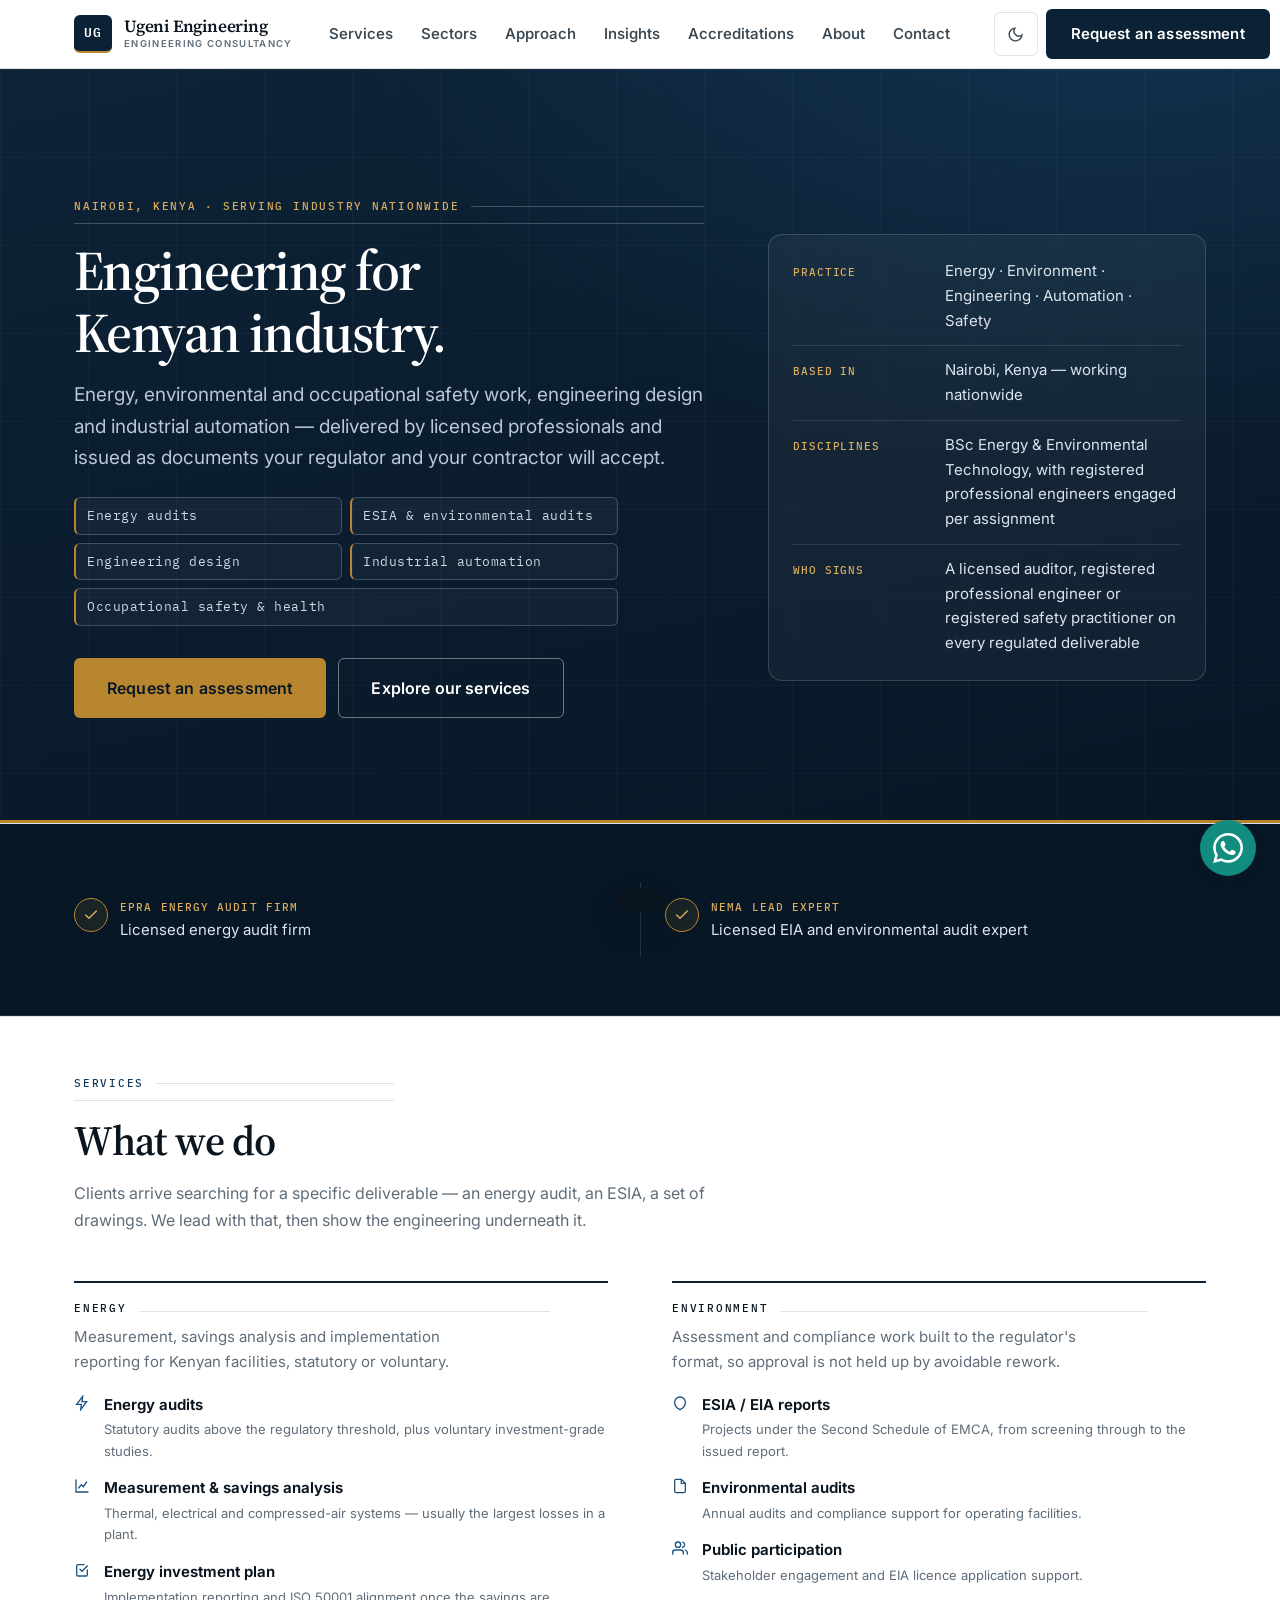
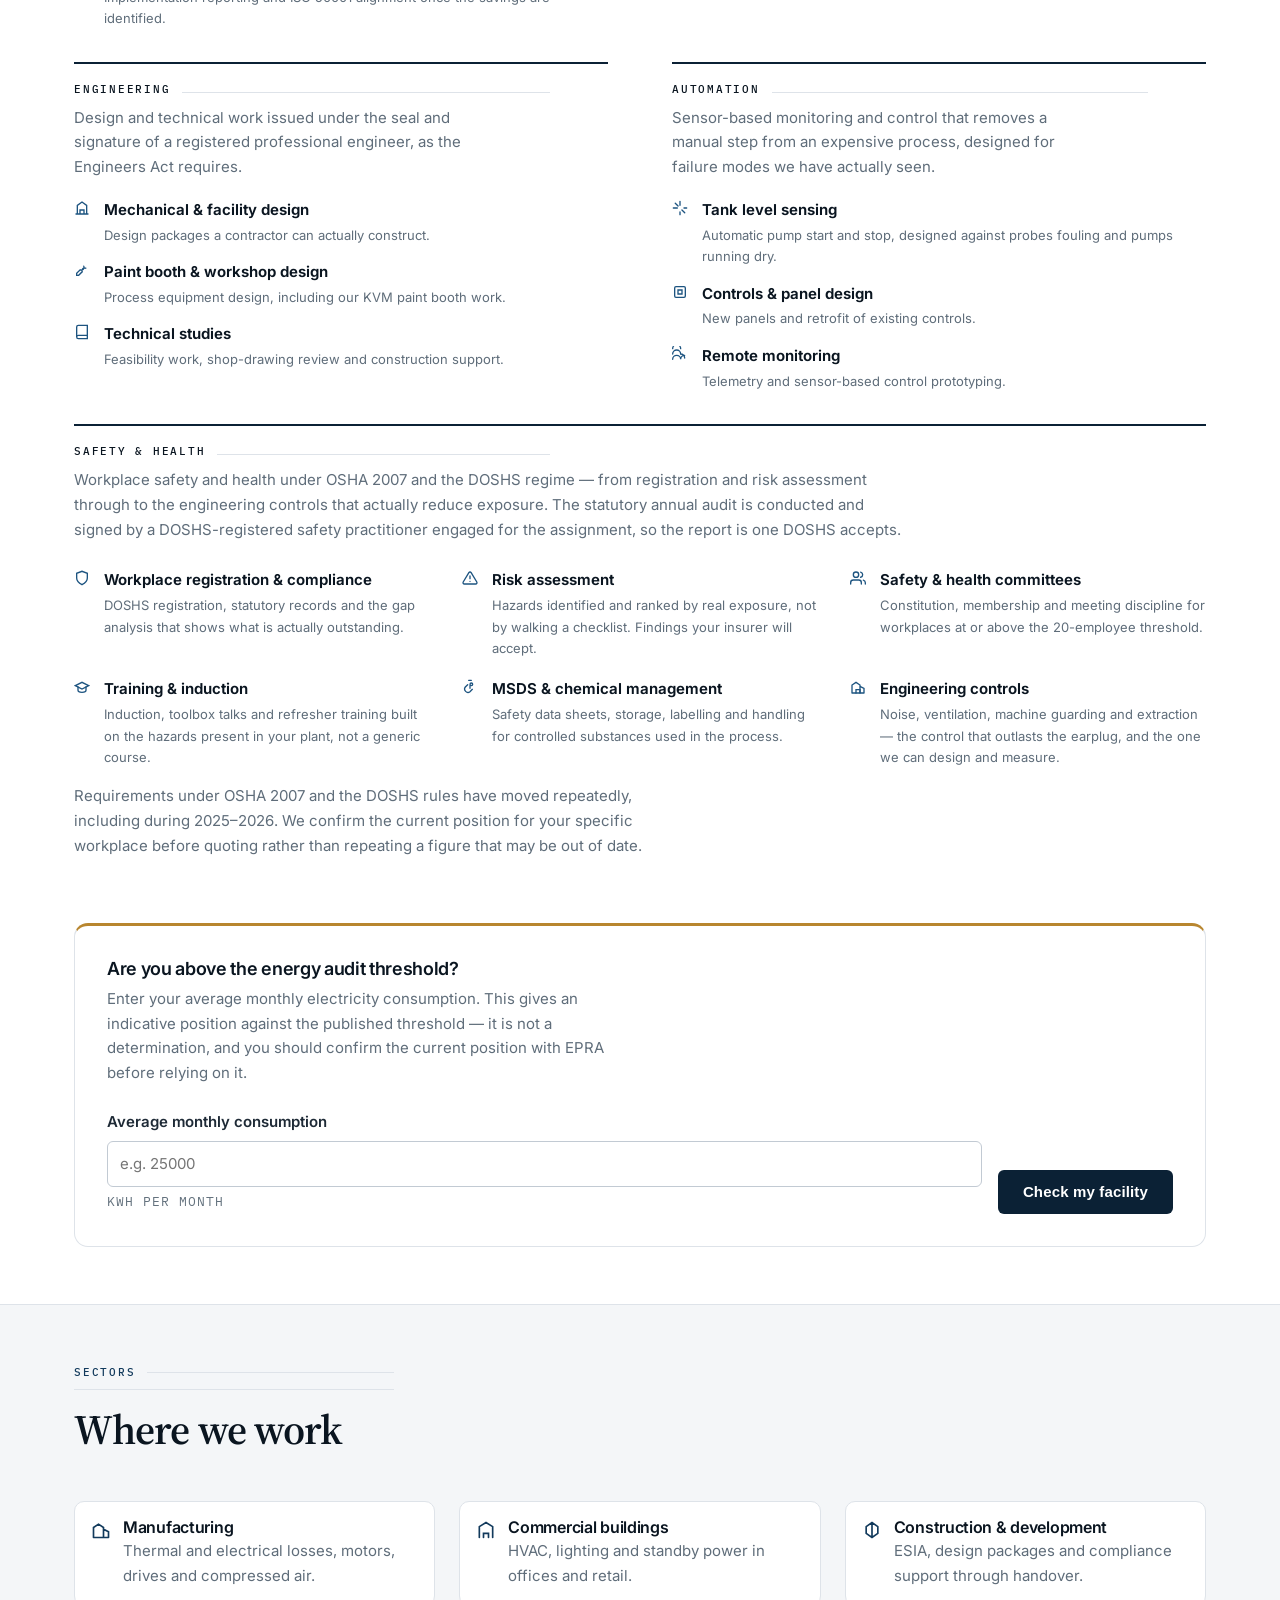
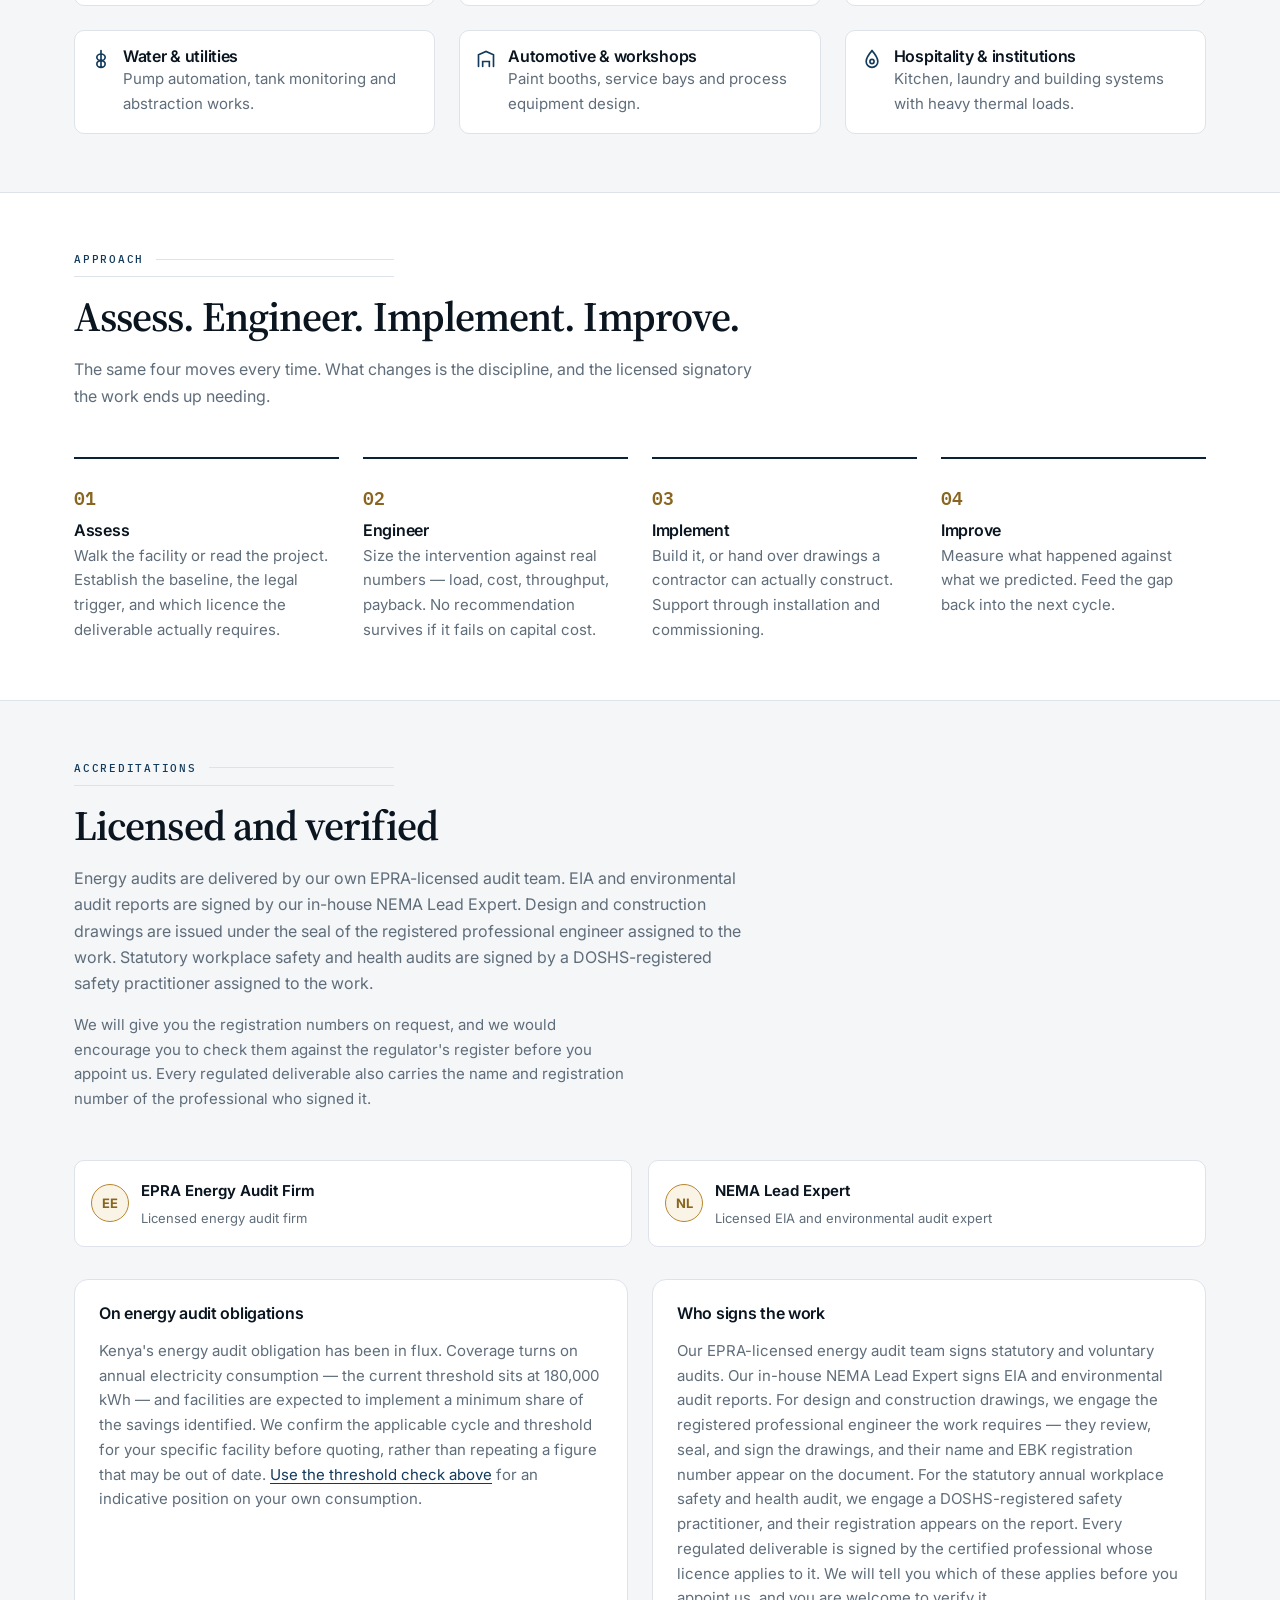
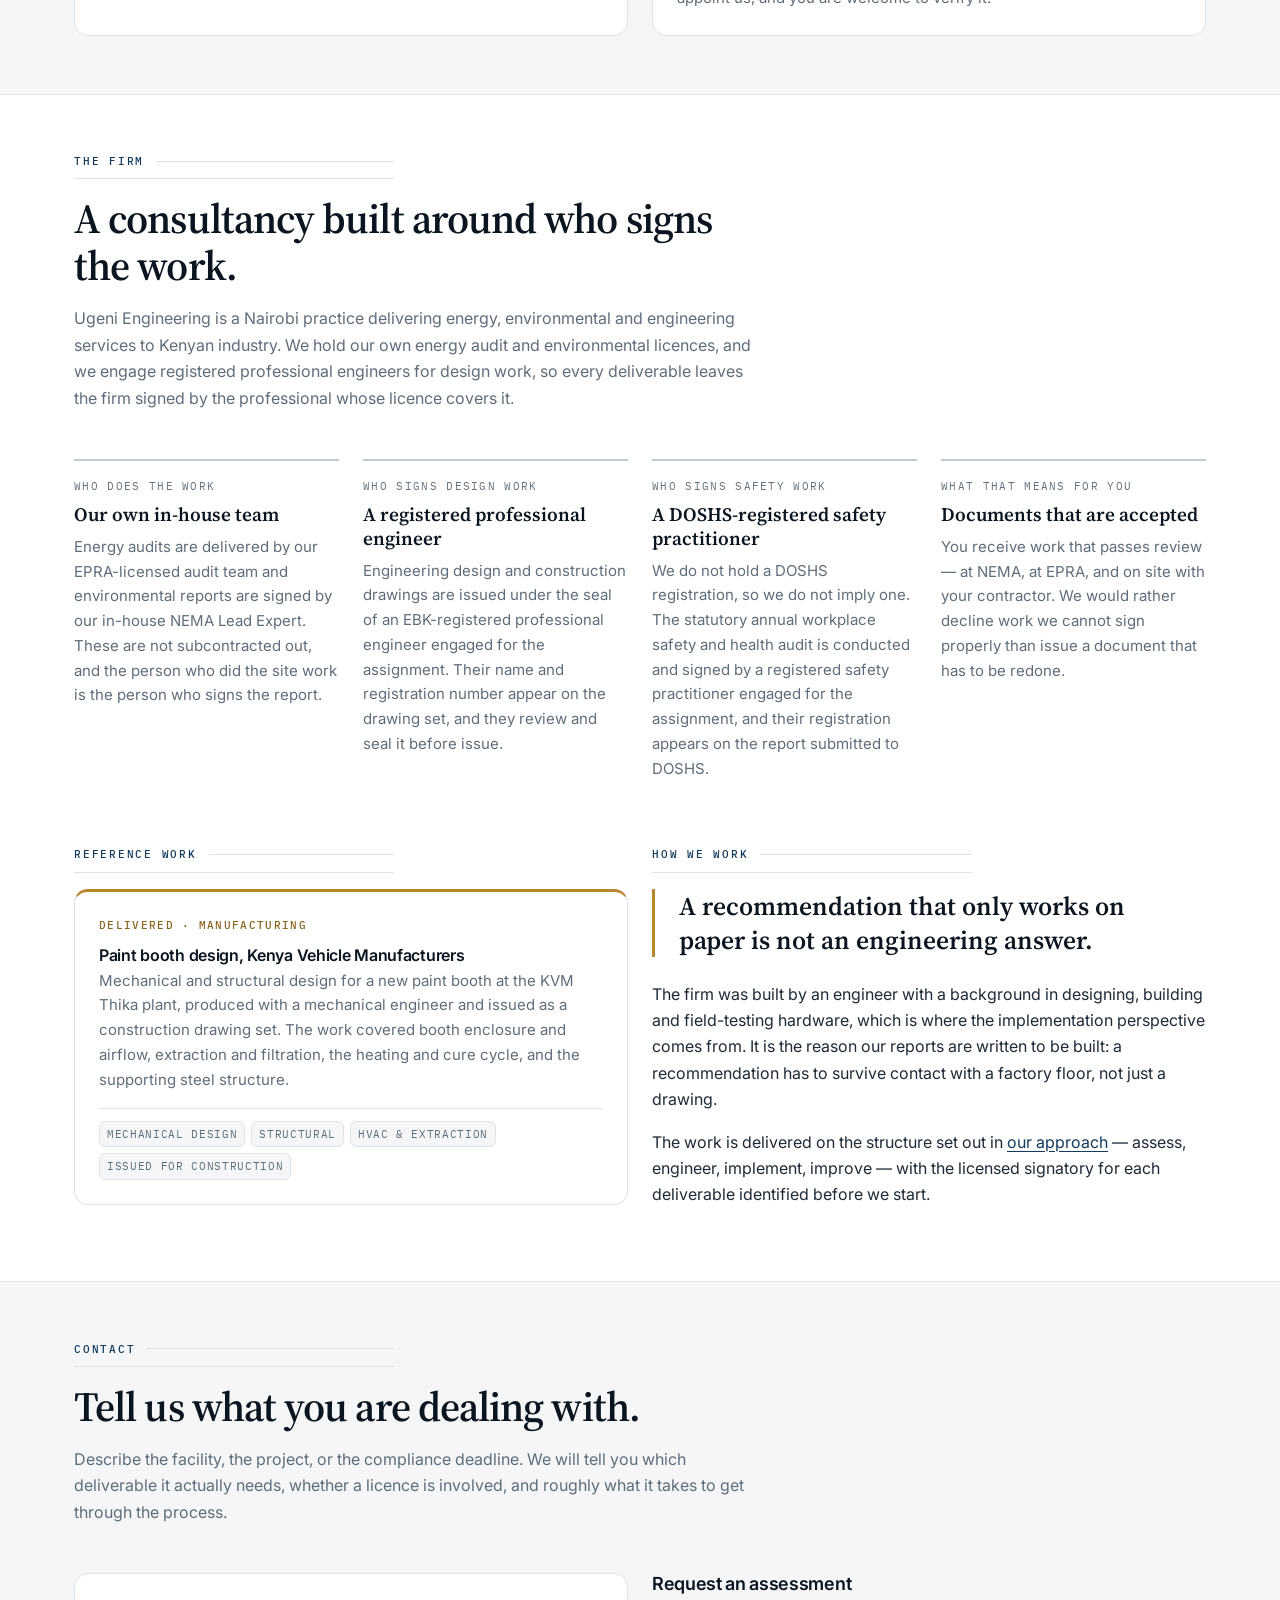
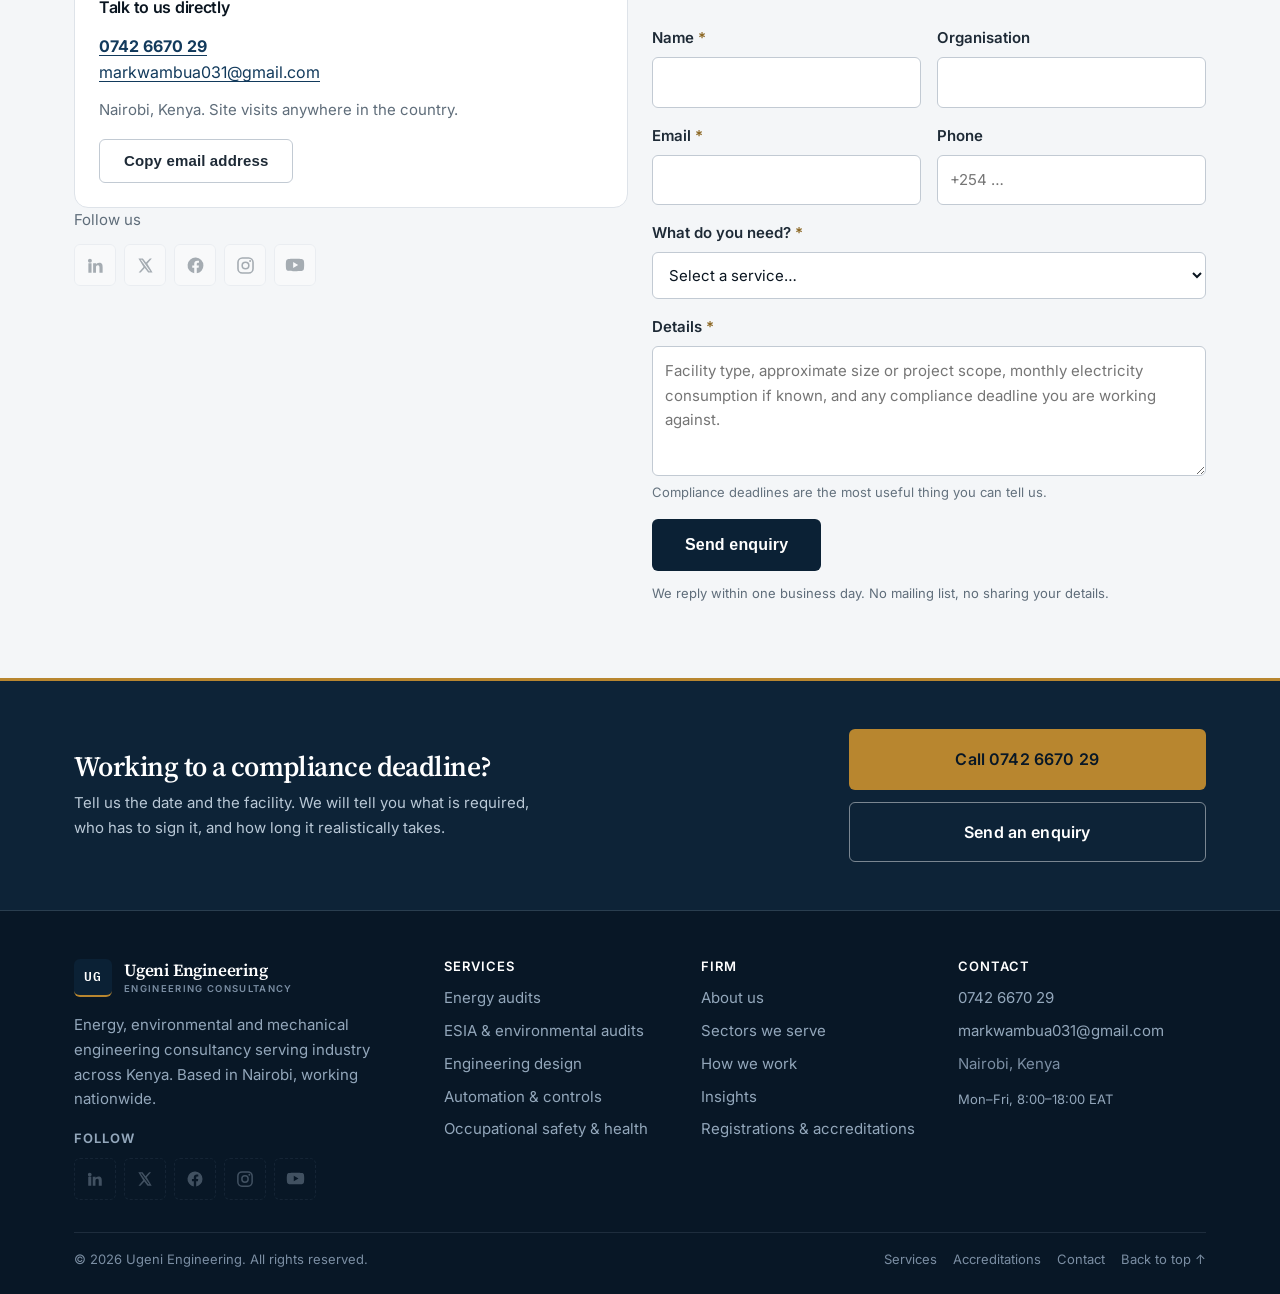
==== commit 209d115c: "Add Safety & Health service pillar — full pillar with DOSHS-registered practitioner model" ====
--- a/index.html
+++ b/index.html
@@ -4,13 +4,13 @@
 <meta charset="UTF-8">
 <script>document.documentElement.className=document.documentElement.className.replace(/\bno-js\b/,"js");</script>
 <meta name="viewport" content="width=device-width, initial-scale=1">
-<title>Ugeni Engineering — Energy, Environmental &amp; Engineering Consultancy in Nairobi</title>
-<meta name="description" content="Energy audits, ESIA and environmental audits, engineering design and industrial automation for Kenyan industry. Based in Nairobi, working nationwide.">
+<title>Ugeni Engineering — Energy, Environmental, Safety &amp; Engineering Consultancy in Nairobi</title>
+<meta name="description" content="Energy audits, ESIA and environmental audits, occupational safety and health, engineering design and industrial automation for Kenyan industry. Based in Nairobi, working nationwide.">
 <link rel="canonical" href="https://eng-mwambua.github.io/ugeni-engineering/">
 
 <meta property="og:type" content="website">
-<meta property="og:title" content="Ugeni Engineering — Energy, Environmental &amp; Engineering Consultancy">
-<meta property="og:description" content="Energy audits, ESIA, engineering design and industrial automation for Kenyan industry. EPRA-licensed and NEMA-registered. Nairobi based.">
+<meta property="og:title" content="Ugeni Engineering — Energy, Environmental, Safety &amp; Engineering Consultancy">
+<meta property="og:description" content="Energy audits, ESIA, occupational safety and health, engineering design and industrial automation for Kenyan industry. EPRA-licensed and NEMA-registered. Nairobi based.">
 <meta property="og:url" content="https://eng-mwambua.github.io/ugeni-engineering/">
 <meta property="og:locale" content="en_KE">
 <meta property="og:image" content="https://eng-mwambua.github.io/ugeni-engineering/assets/og/og-image.png">
@@ -31,7 +31,7 @@
   "@context": "https://schema.org",
   "@type": "ProfessionalService",
   "name": "Ugeni Engineering",
-  "description": "Energy, environmental and mechanical engineering consultancy serving Kenyan industry.",
+  "description": "Energy, environmental, occupational safety and health, and mechanical engineering consultancy serving Kenyan industry.",
   "url": "https://eng-mwambua.github.io/ugeni-engineering/",
   "telephone": "+254742667029",
   "email": "markwambua031@gmail.com",
@@ -45,7 +45,8 @@
   "founder": { "@type": "Person", "name": "Mark Wambua" },
   "knowsAbout": [
     "Energy auditing", "Energy efficiency", "Environmental and Social Impact Assessment",
-    "Environmental audits", "Mechanical engineering design", "Industrial automation",
+    "Environmental audits", "Occupational safety and health", "Workplace safety audits",
+    "Risk assessment", "Mechanical engineering design", "Industrial automation",
     "Process control systems"
   ]
 }
@@ -100,9 +101,9 @@
         <span class="eyebrow">Nairobi, Kenya · Serving industry nationwide</span>
         <h1>Engineering for Kenyan industry.</h1>
         <p class="lede">
-          Energy audits, environmental assessment, engineering design and
-          industrial automation — delivered by licensed professionals and issued
-          as documents your regulator and your contractor will accept.
+          Energy, environmental and occupational safety work, engineering design
+          and industrial automation — delivered by licensed professionals and
+          issued as documents your regulator and your contractor will accept.
         </p>
 
         <ul class="hero__services">
@@ -110,6 +111,7 @@
           <li>ESIA &amp; environmental audits</li>
           <li>Engineering design</li>
           <li>Industrial automation</li>
+          <li>Occupational safety &amp; health</li>
         </ul>
 
         <div class="hero__cta">
@@ -123,7 +125,7 @@
         <dl>
           <div>
             <dt>Practice</dt>
-            <dd>Energy · Environment · Engineering · Automation</dd>
+            <dd>Energy · Environment · Engineering · Automation · Safety</dd>
           </div>
           <div>
             <dt>Based in</dt>
@@ -135,7 +137,7 @@
           </div>
           <div>
             <dt>Who signs</dt>
-            <dd>A licensed auditor or registered professional engineer on every regulated deliverable</dd>
+            <dd>A licensed auditor, registered professional engineer or registered safety practitioner on every regulated deliverable</dd>
           </div>
         </dl>
       </aside>
@@ -273,6 +275,49 @@
           </ul>
         </div>
 
+        <div class="group group--wide reveal" id="safety">
+          <p class="group__name">Safety &amp; Health</p>
+          <p class="group__lead">
+            Workplace safety and health under OSHA 2007 and the DOSHS regime —
+            from registration and risk assessment through to the engineering
+            controls that actually reduce exposure. The statutory annual audit
+            is conducted and signed by a DOSHS-registered safety practitioner
+            engaged for the assignment, so the report is one DOSHS accepts.
+          </p>
+          <ul class="group__items">
+            <li>
+              <svg viewBox="0 0 24 24" fill="none" stroke="currentColor" stroke-width="2" stroke-linecap="round" aria-hidden="true"><path d="M12 22s8-4 8-10V5l-8-3-8 3v7c0 6 8 10 8 10Z"/></svg>
+              <span><b>Workplace registration &amp; compliance</b><span>DOSHS registration, statutory records and the gap analysis that shows what is actually outstanding.</span></span>
+            </li>
+            <li>
+              <svg viewBox="0 0 24 24" fill="none" stroke="currentColor" stroke-width="2" stroke-linecap="round" aria-hidden="true"><path d="M10.3 3.9 1.8 18a2 2 0 0 0 1.7 3h17a2 2 0 0 0 1.7-3L13.7 3.9a2 2 0 0 0-3.4 0Z"/><path d="M12 9v4M12 17h.01"/></svg>
+              <span><b>Risk assessment</b><span>Hazards identified and ranked by real exposure, not by walking a checklist. Findings your insurer will accept.</span></span>
+            </li>
+            <li>
+              <svg viewBox="0 0 24 24" fill="none" stroke="currentColor" stroke-width="2" stroke-linecap="round" aria-hidden="true"><path d="M17 21v-2a4 4 0 0 0-4-4H5a4 4 0 0 0-4 4v2M9 11a4 4 0 1 0 0-8 4 4 0 0 0 0 8M23 21v-2a4 4 0 0 0-3-3.87M16 3.13a4 4 0 0 1 0 7.75"/></svg>
+              <span><b>Safety &amp; health committees</b><span>Constitution, membership and meeting discipline for workplaces at or above the 20-employee threshold.</span></span>
+            </li>
+            <li>
+              <svg viewBox="0 0 24 24" fill="none" stroke="currentColor" stroke-width="2" stroke-linecap="round" aria-hidden="true"><path d="M22 10 12 5 2 10l10 5 10-5Z"/><path d="M6 12v5c0 1.7 2.7 3 6 3s6-1.3 6-3v-5"/></svg>
+              <span><b>Training &amp; induction</b><span>Induction, toolbox talks and refresher training built on the hazards present in your plant, not a generic course.</span></span>
+            </li>
+            <li>
+              <svg viewBox="0 0 24 24" fill="none" stroke="currentColor" stroke-width="2" stroke-linecap="round" aria-hidden="true"><path d="M10 2h4M12 14v-4M8.5 8.5 5 12a5 5 0 0 0 7 7l3.5-3.5"/><path d="M14 10a2 2 0 1 0 0-4 2 2 0 0 0 0 4Z"/></svg>
+              <span><b>MSDS &amp; chemical management</b><span>Safety data sheets, storage, labelling and handling for controlled substances used in the process.</span></span>
+            </li>
+            <li>
+              <svg viewBox="0 0 24 24" fill="none" stroke="currentColor" stroke-width="2" stroke-linecap="round" aria-hidden="true"><path d="M3 21V9l6-4 6 4v12M15 21V11l6 3v7M3 21h18"/><path d="M9 21v-5h6v5"/></svg>
+              <span><b>Engineering controls</b><span>Noise, ventilation, machine guarding and extraction — the control that outlasts the earplug, and the one we can design and measure.</span></span>
+            </li>
+          </ul>
+          <p class="group__foot small muted" style="margin:var(--sp-4) 0 0;max-width:64ch">
+            Requirements under OSHA 2007 and the DOSHS rules have moved
+            repeatedly, including during 2025–2026. We confirm the current
+            position for your specific workplace before quoting rather than
+            repeating a figure that may be out of date.
+          </p>
+        </div>
+
       </div>
 
       <!-- ============ COMPLIANCE CHECK ============ -->
@@ -402,7 +447,9 @@
           Energy audits are delivered by our own EPRA-licensed audit team. EIA
           and environmental audit reports are signed by our in-house NEMA Lead
           Expert. Design and construction drawings are issued under the seal of
-          the registered professional engineer assigned to the work.
+          the registered professional engineer assigned to the work. Statutory
+          workplace safety and health audits are signed by a DOSHS-registered
+          safety practitioner assigned to the work.
         </p>
         <p class="small muted" style="margin:var(--sp-4) 0 0;max-width:62ch">
           We will give you the registration numbers on request, and we would
@@ -446,8 +493,12 @@
             reports. For design and construction drawings, we engage the
             registered professional engineer the work requires — they review,
             seal, and sign the drawings, and their name and EBK registration
-            number appear on the document. Every regulated deliverable is signed
-            by the certified professional whose licence applies to it.
+            number appear on the document. For the statutory annual workplace
+            safety and health audit, we engage a DOSHS-registered safety
+            practitioner, and their registration appears on the report.
+            Every regulated deliverable is signed by the certified professional
+            whose licence applies to it. We will tell you which of these applies
+            before you appoint us, and you are welcome to verify it.
           </p>
         </div>
       </div>
@@ -495,6 +546,17 @@
             seal of an EBK-registered professional engineer engaged for the
             assignment. Their name and registration number appear on the drawing
             set, and they review and seal it before issue.
+          </p>
+        </div>
+        <div class="firm__col reveal">
+          <p class="firm__role">Who signs safety work</p>
+          <p class="firm__what">A DOSHS-registered safety practitioner</p>
+          <p>
+            We do not hold a DOSHS registration, so we do not imply one. The
+            statutory annual workplace safety and health audit is conducted and
+            signed by a registered safety practitioner engaged for the
+            assignment, and their registration appears on the report submitted
+            to DOSHS.
           </p>
         </div>
         <div class="firm__col reveal">
@@ -631,6 +693,9 @@
               <option>ESIA / environmental impact assessment</option>
               <option>Environmental audit</option>
               <option>Engineering design and drawings</option>
+              <option>Occupational safety and health compliance</option>
+              <option>Statutory workplace safety and health audit</option>
+              <option>Safety training, committees or risk assessment</option>
               <option>Automation, controls or pump monitoring</option>
               <option>Not sure yet</option>
             </select>
@@ -709,6 +774,7 @@
           <li><a href="#environmental">ESIA &amp; environmental audits</a></li>
           <li><a href="#design">Engineering design</a></li>
           <li><a href="#automation">Automation &amp; controls</a></li>
+          <li><a href="#safety">Occupational safety &amp; health</a></li>
         </ul>
       </div>
 
--- a/assets/css/main.css
+++ b/assets/css/main.css
@@ -371,7 +371,8 @@
    question is "who is responsible for my deliverable", not "who is the
    boss". */
 .firm { display: grid; gap: var(--sp-5); }
-@media (min-width: 760px) { .firm { grid-template-columns: repeat(3, minmax(0, 1fr)); } }
+@media (min-width: 760px) { .firm { grid-template-columns: repeat(2, minmax(0, 1fr)); } }
+@media (min-width: 1140px) { .firm { grid-template-columns: repeat(4, minmax(0, 1fr)); } }
 .firm__col { border-top: 2px solid var(--line-strong); padding-top: var(--sp-4); }
 .firm__role { font-family: var(--font-mono); font-size: 0.6875rem; letter-spacing: .12em; text-transform: uppercase; color: var(--ink-400); margin: 0 0 var(--sp-2); }
 .firm__what { font-family: var(--font-display); font-size: 1.1875rem; font-weight: 600; color: var(--ink-900); margin: 0 0 var(--sp-2); line-height: 1.25; }
@@ -551,6 +552,9 @@
    first row at desktop width. */
 @media (min-width: 560px) {
   .hero__services { grid-template-columns: repeat(2, minmax(0, 1fr)); max-width: 34rem; }
+  /* Five chips in two columns is 3+2 with a half-width orphan. Spanning the
+     last one makes the block read as a deliberate 2+2+1 rather than a bug. */
+  .hero__services li:last-child { grid-column: 1 / -1; }
 }
 .hero__services li {
   font-family: var(--font-mono); font-size: var(--fs-xs);
@@ -568,6 +572,13 @@
 @media (min-width: 900px) { .groups { grid-template-columns: 1fr 1fr; gap: var(--sp-6) var(--sp-8); } }
 
 .group { border-top: 2px solid var(--brand-700); padding-top: var(--sp-4); }
+/* Five umbrellas in a 2-column grid leaves a 2+2+1 orphan, so the last one
+   takes the full width and lays its deliverables out in columns. It is also
+   the newest and broadest pillar, and full width is the honest weight for it. */
+.group--wide { grid-column: 1 / -1; }
+@media (min-width: 760px) {
+  .group--wide .group__items { grid-template-columns: repeat(3, minmax(0, 1fr)); gap: var(--sp-4) var(--sp-6); }
+}
 .group__name {
   font-family: var(--font-mono); font-size: 0.6875rem; font-weight: 500;
   letter-spacing: .16em; text-transform: uppercase; color: var(--ink-900);
@@ -575,6 +586,9 @@
 }
 .group__name::after { content: ""; flex: 1; height: 1px; background: var(--line); }
 .group__lead { font-size: var(--fs-sm); color: var(--ink-500); margin: 0 0 var(--sp-4); max-width: 46ch; }
+/* The full-width umbrella has a whole row to itself, so its lead is allowed
+   the full measure instead of hugging the left edge at 46ch. */
+.group--wide .group__lead { max-width: 92ch; margin-bottom: var(--sp-5); }
 .group__items { list-style: none; margin: 0; padding: 0; display: grid; gap: var(--sp-3); }
 .group__items li { display: grid; grid-template-columns: 18px 1fr; gap: var(--sp-3); }
 .group__items svg { width: 16px; height: 16px; margin-top: 4px; color: var(--brand-500); flex: 0 0 16px; }
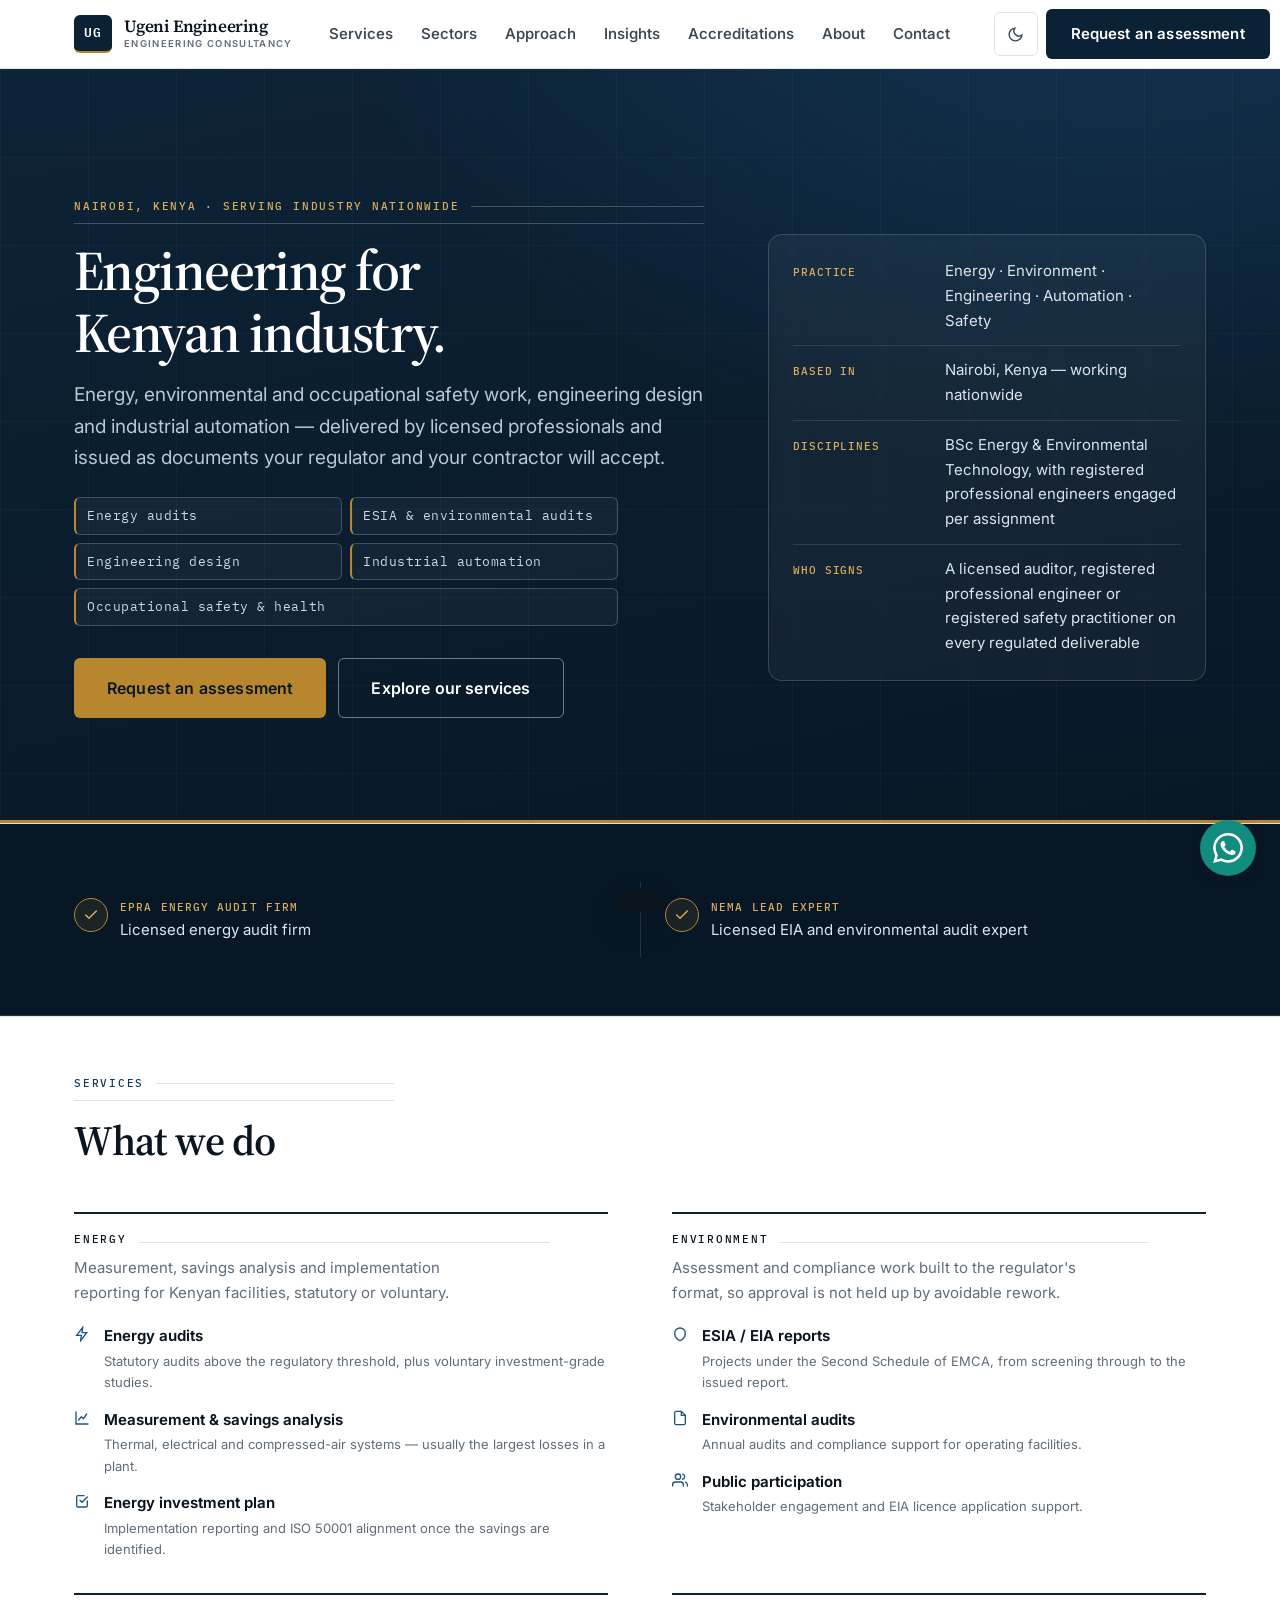
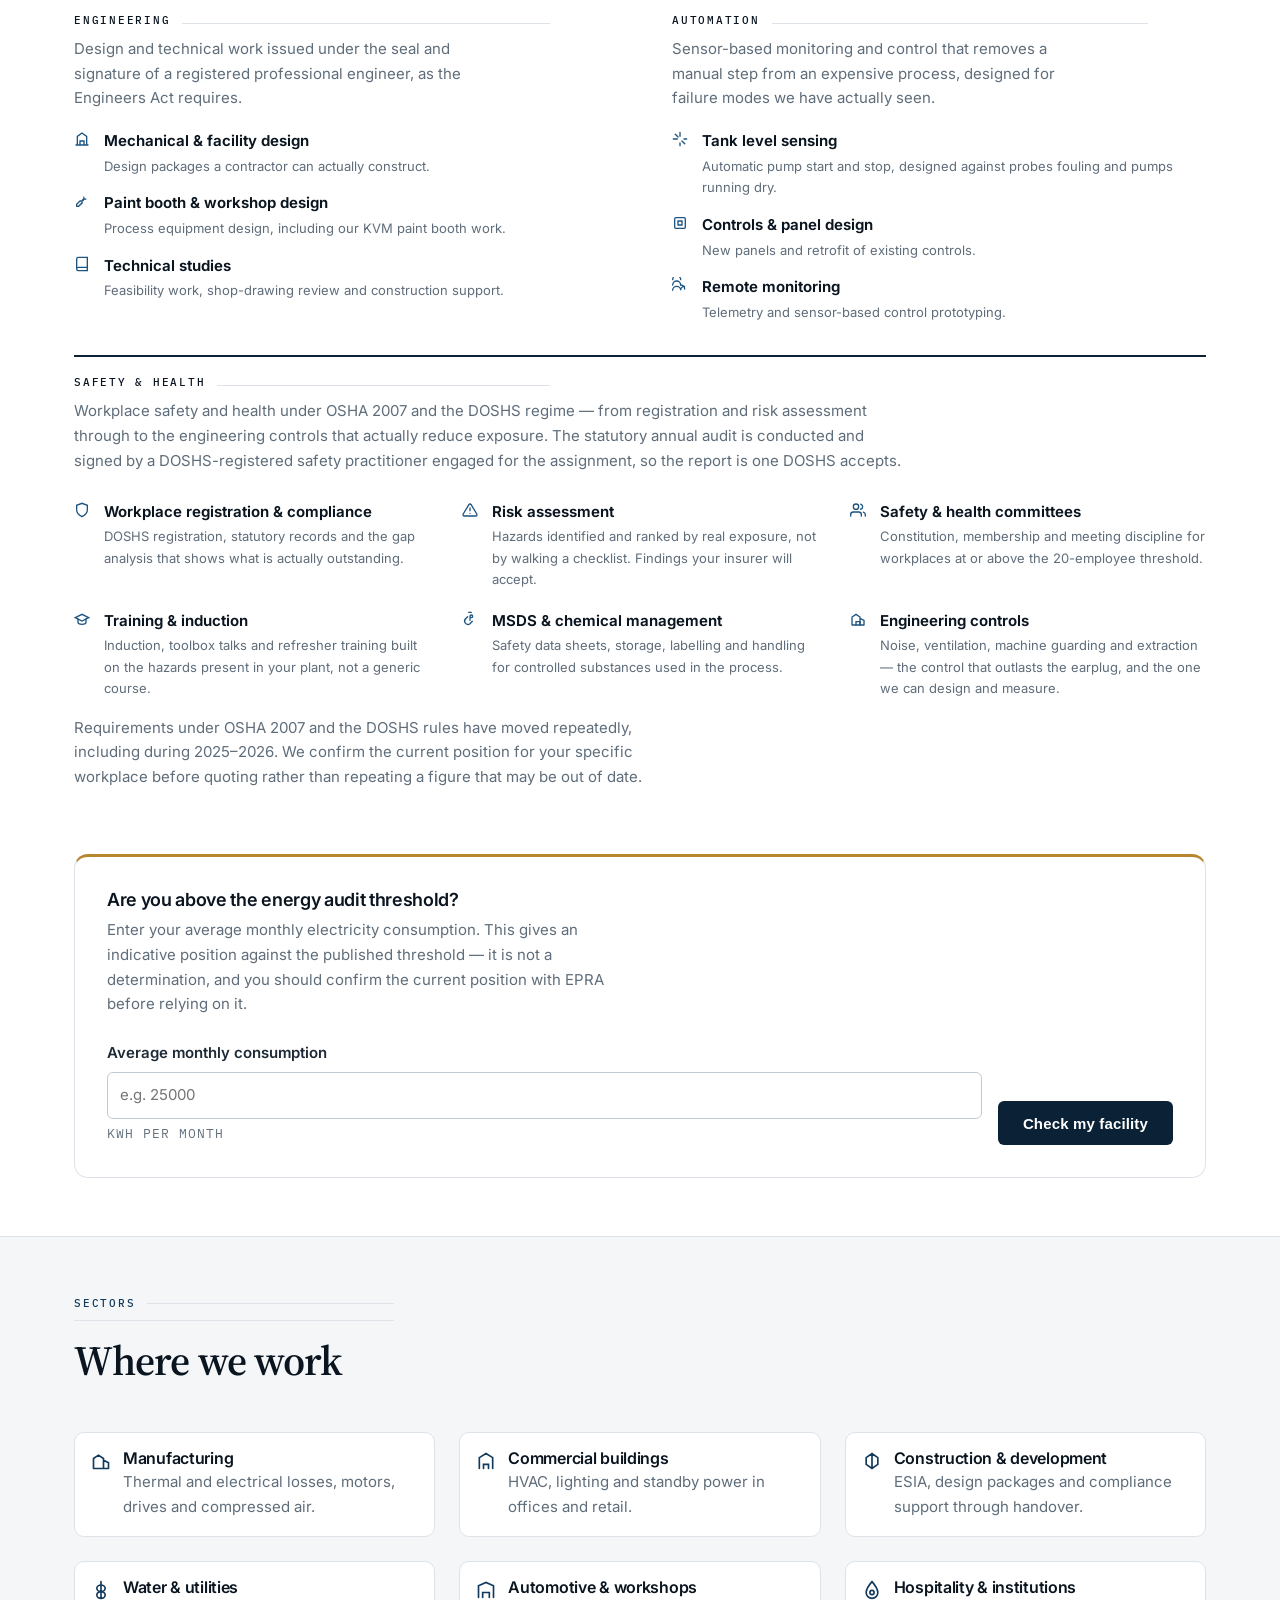
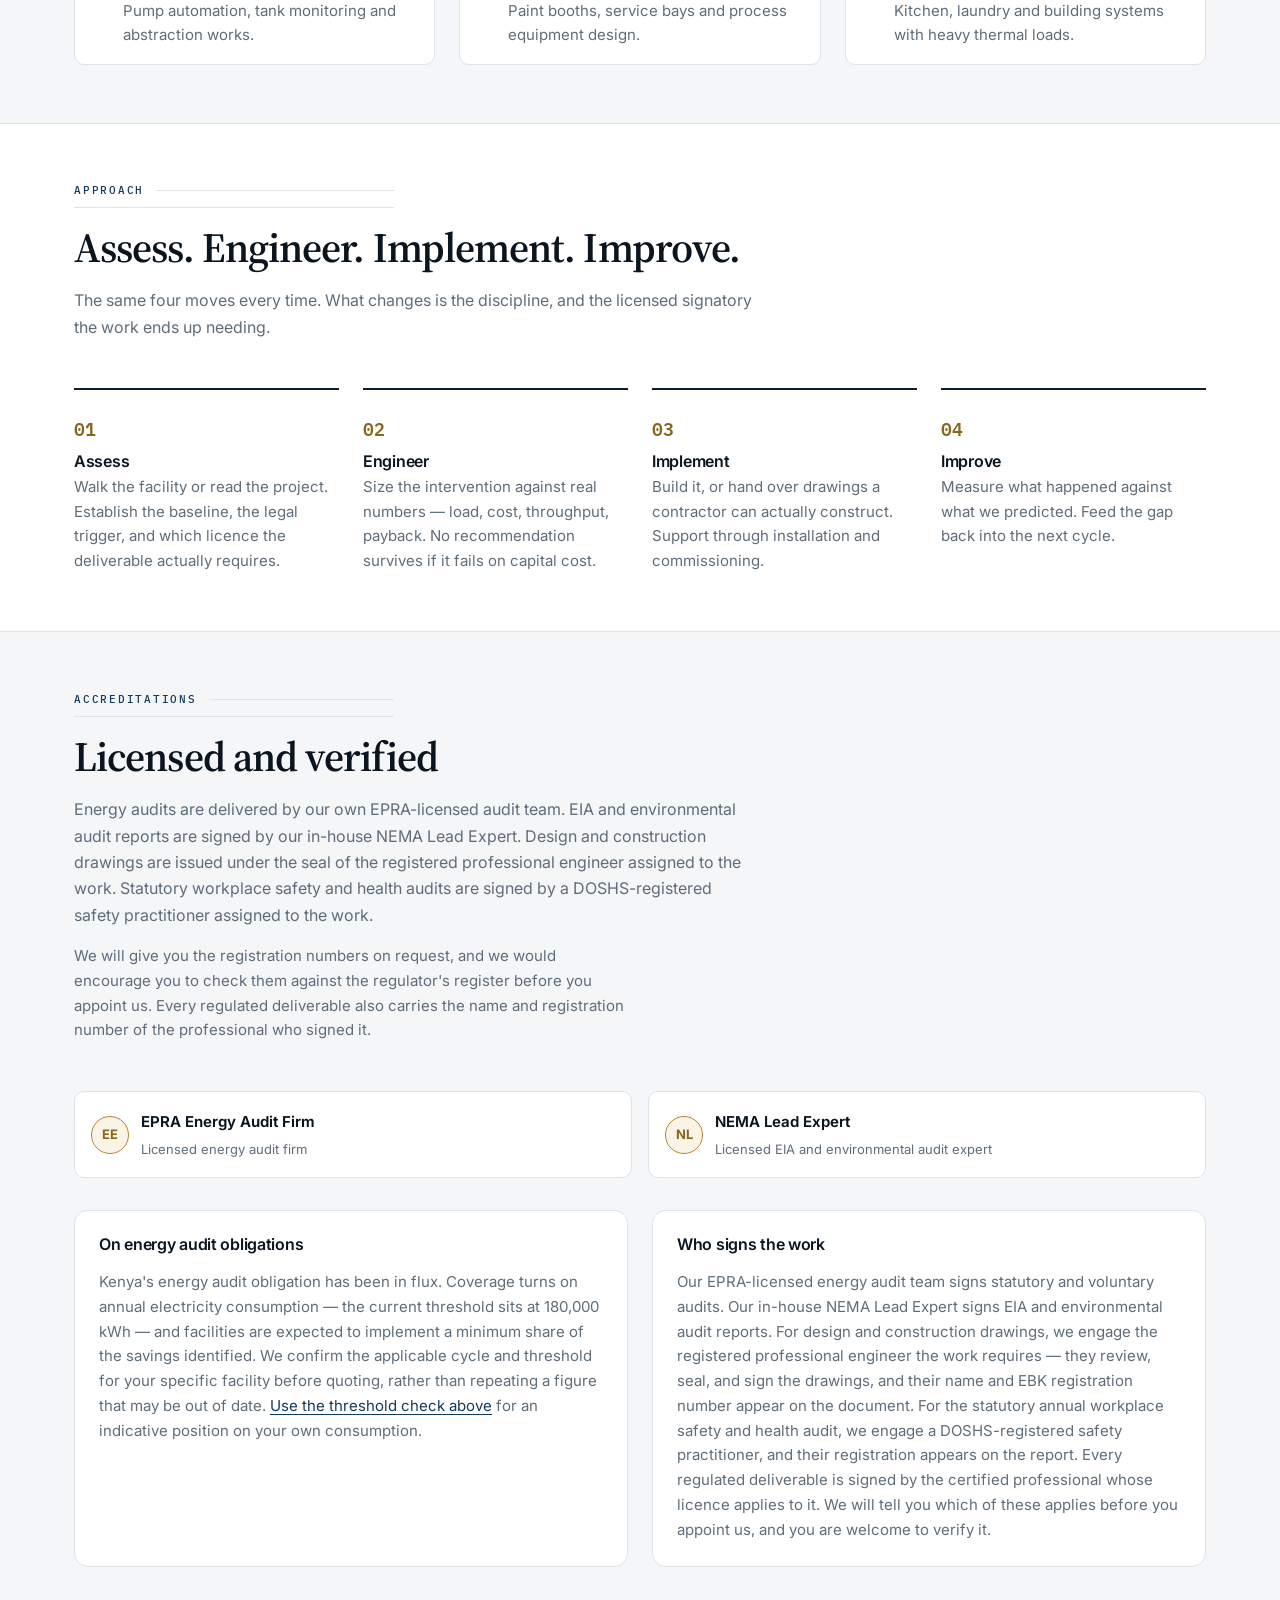
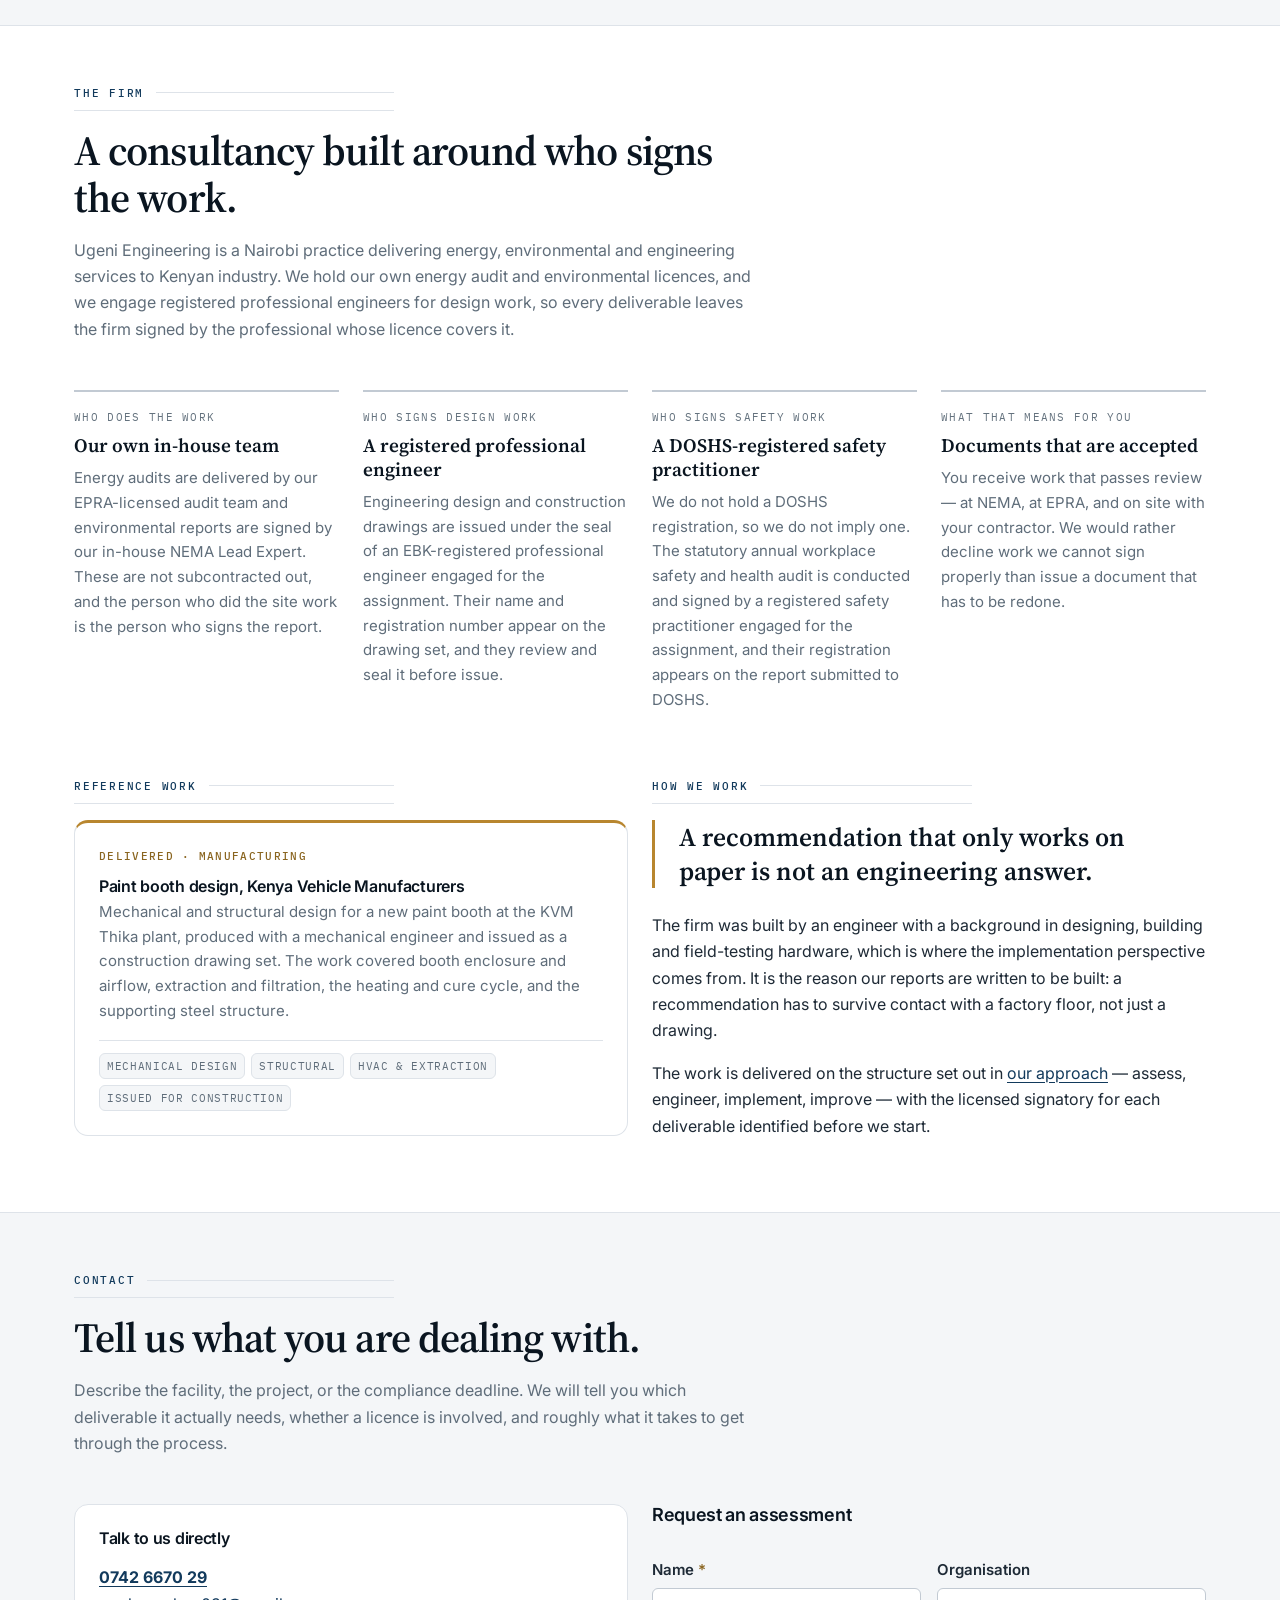
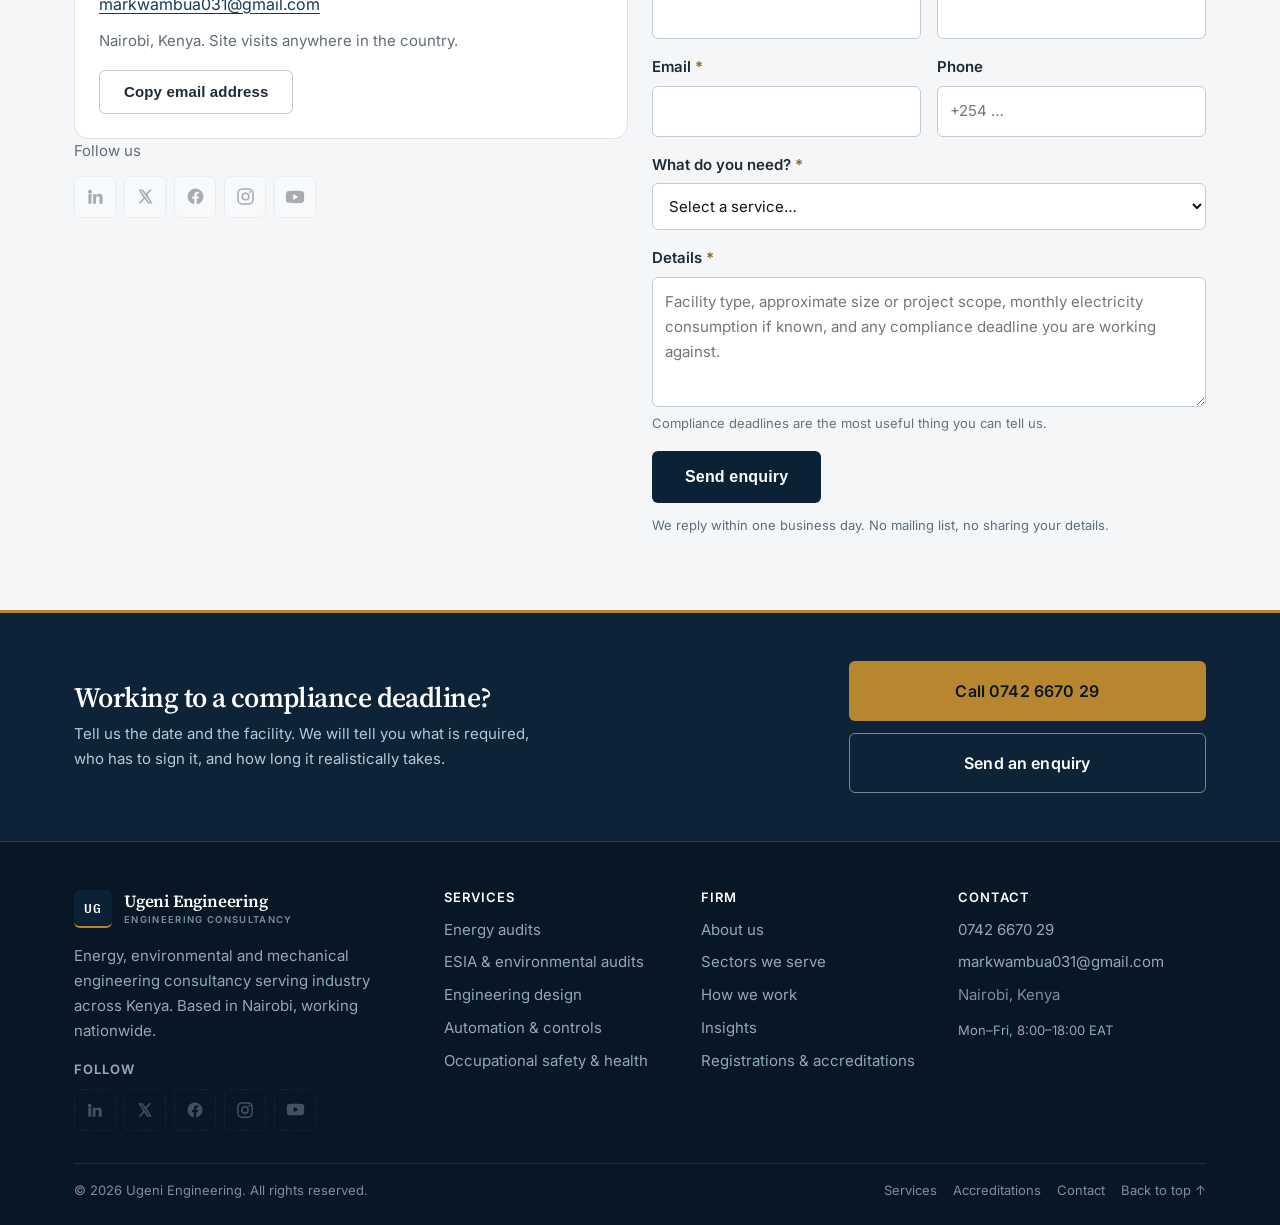
==== commit f5159949: "Remove muted paragraph from What we do section (client request)" ====
--- a/index.html
+++ b/index.html
@@ -174,11 +174,6 @@
       <div class="sec__head">
         <span class="eyebrow">Services</span>
         <h2>What we do</h2>
-        <p class="muted">
-          Clients arrive searching for a specific deliverable — an energy audit, an
-          ESIA, a set of drawings. We lead with that, then show the engineering
-          underneath it.
-        </p>
       </div>
 
       <!-- Four umbrellas, specific deliverables listed under each. The former
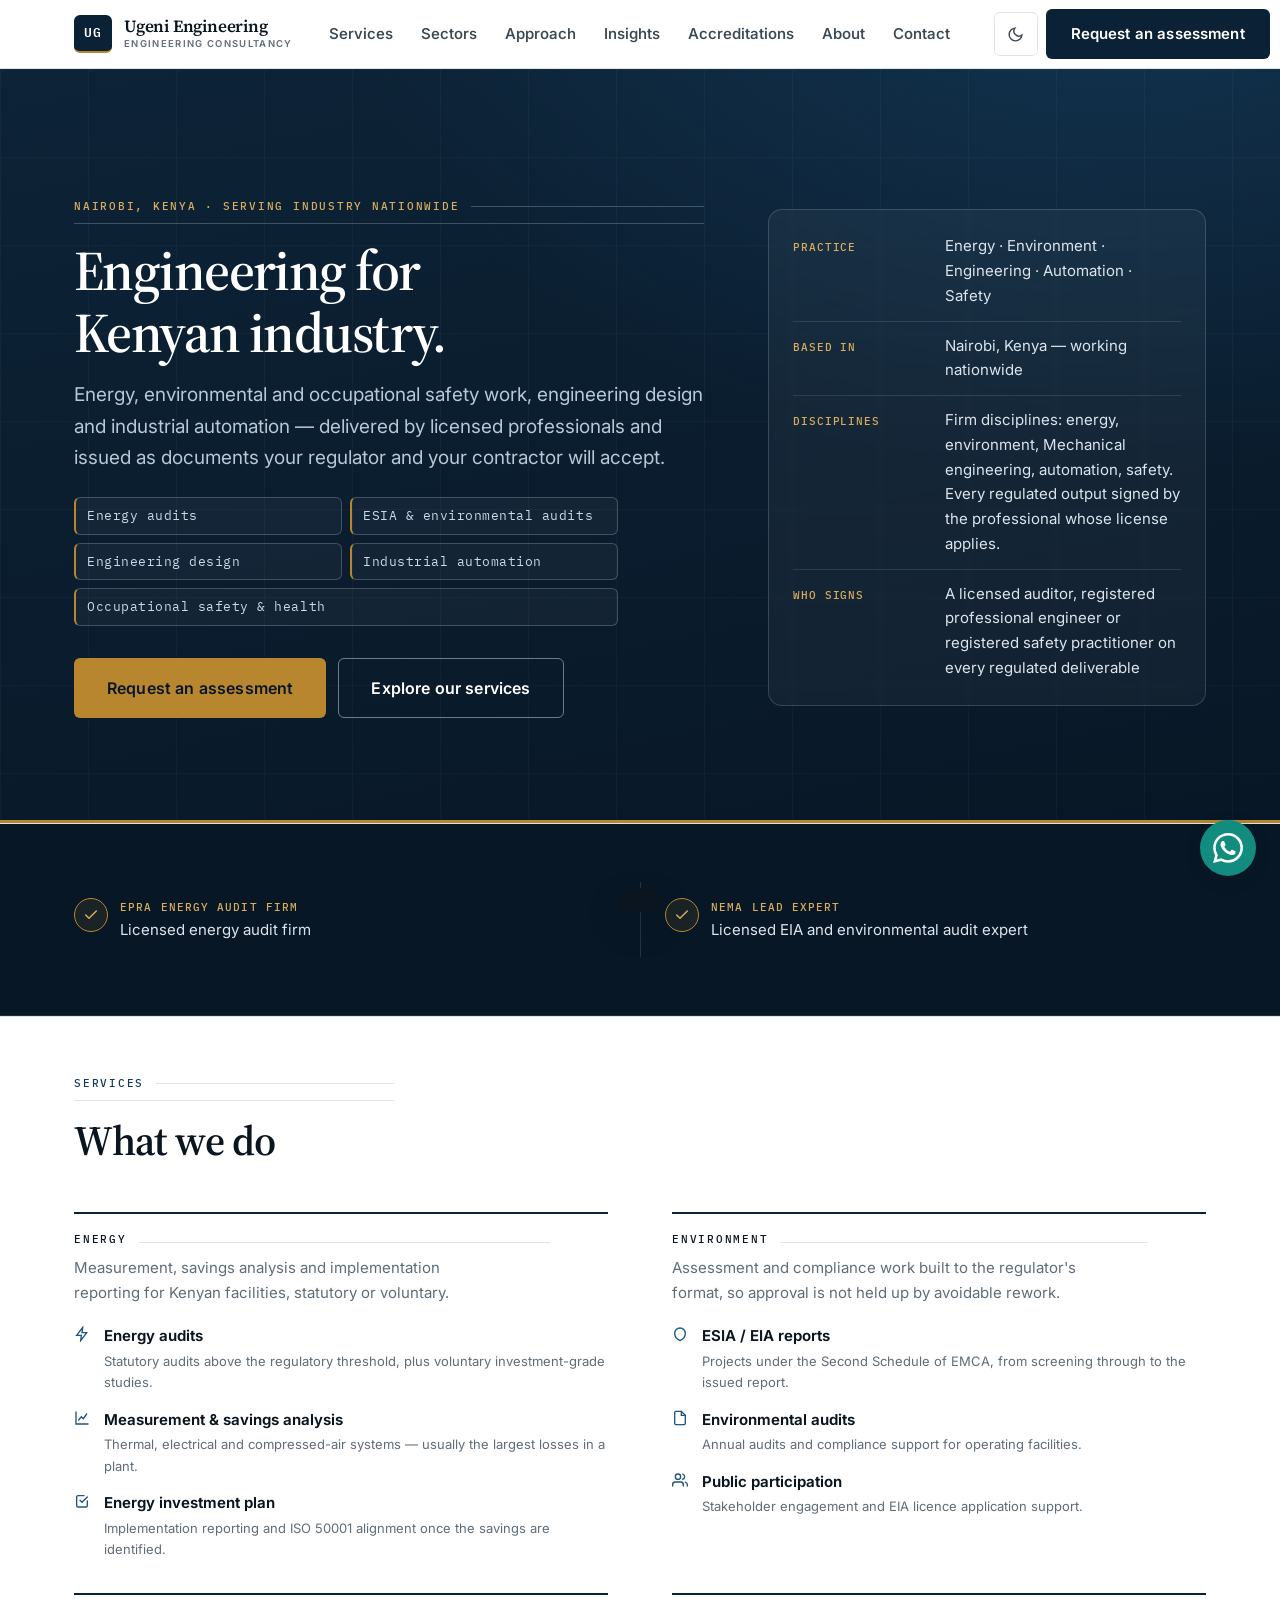
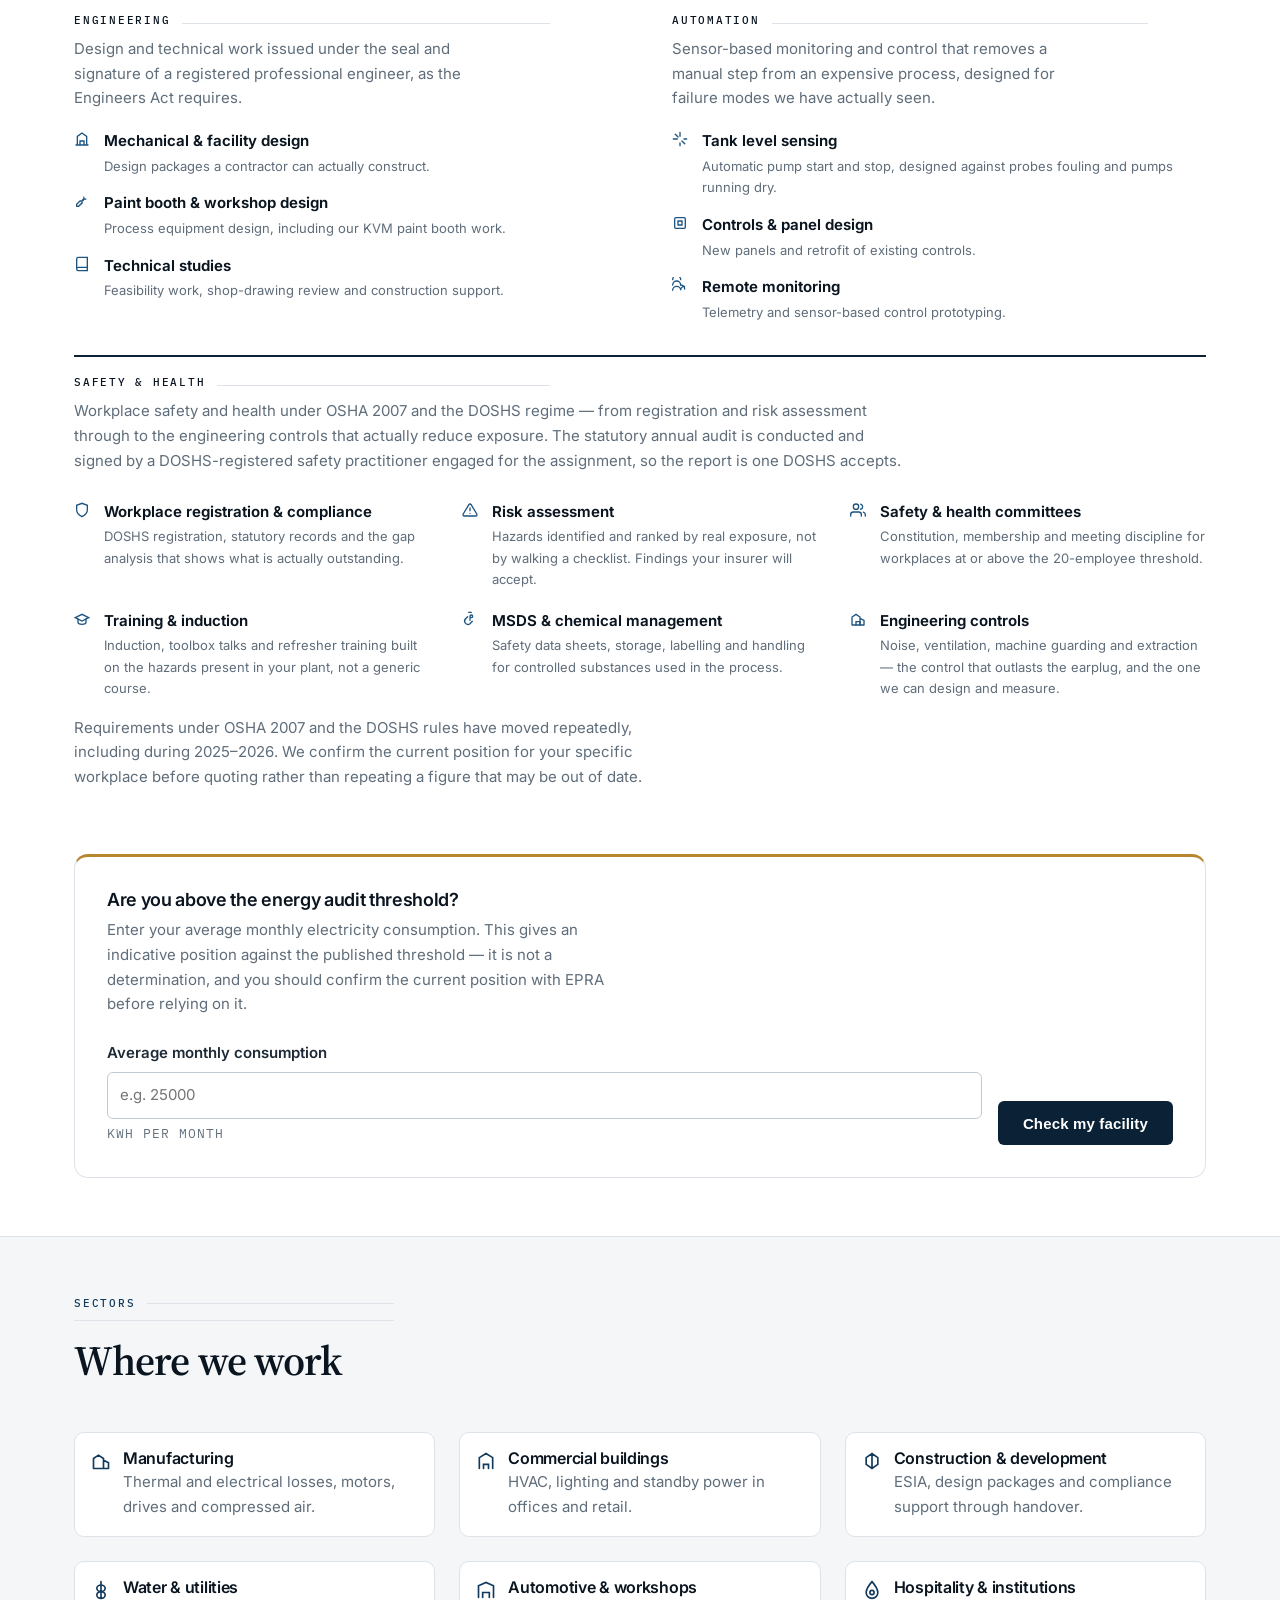
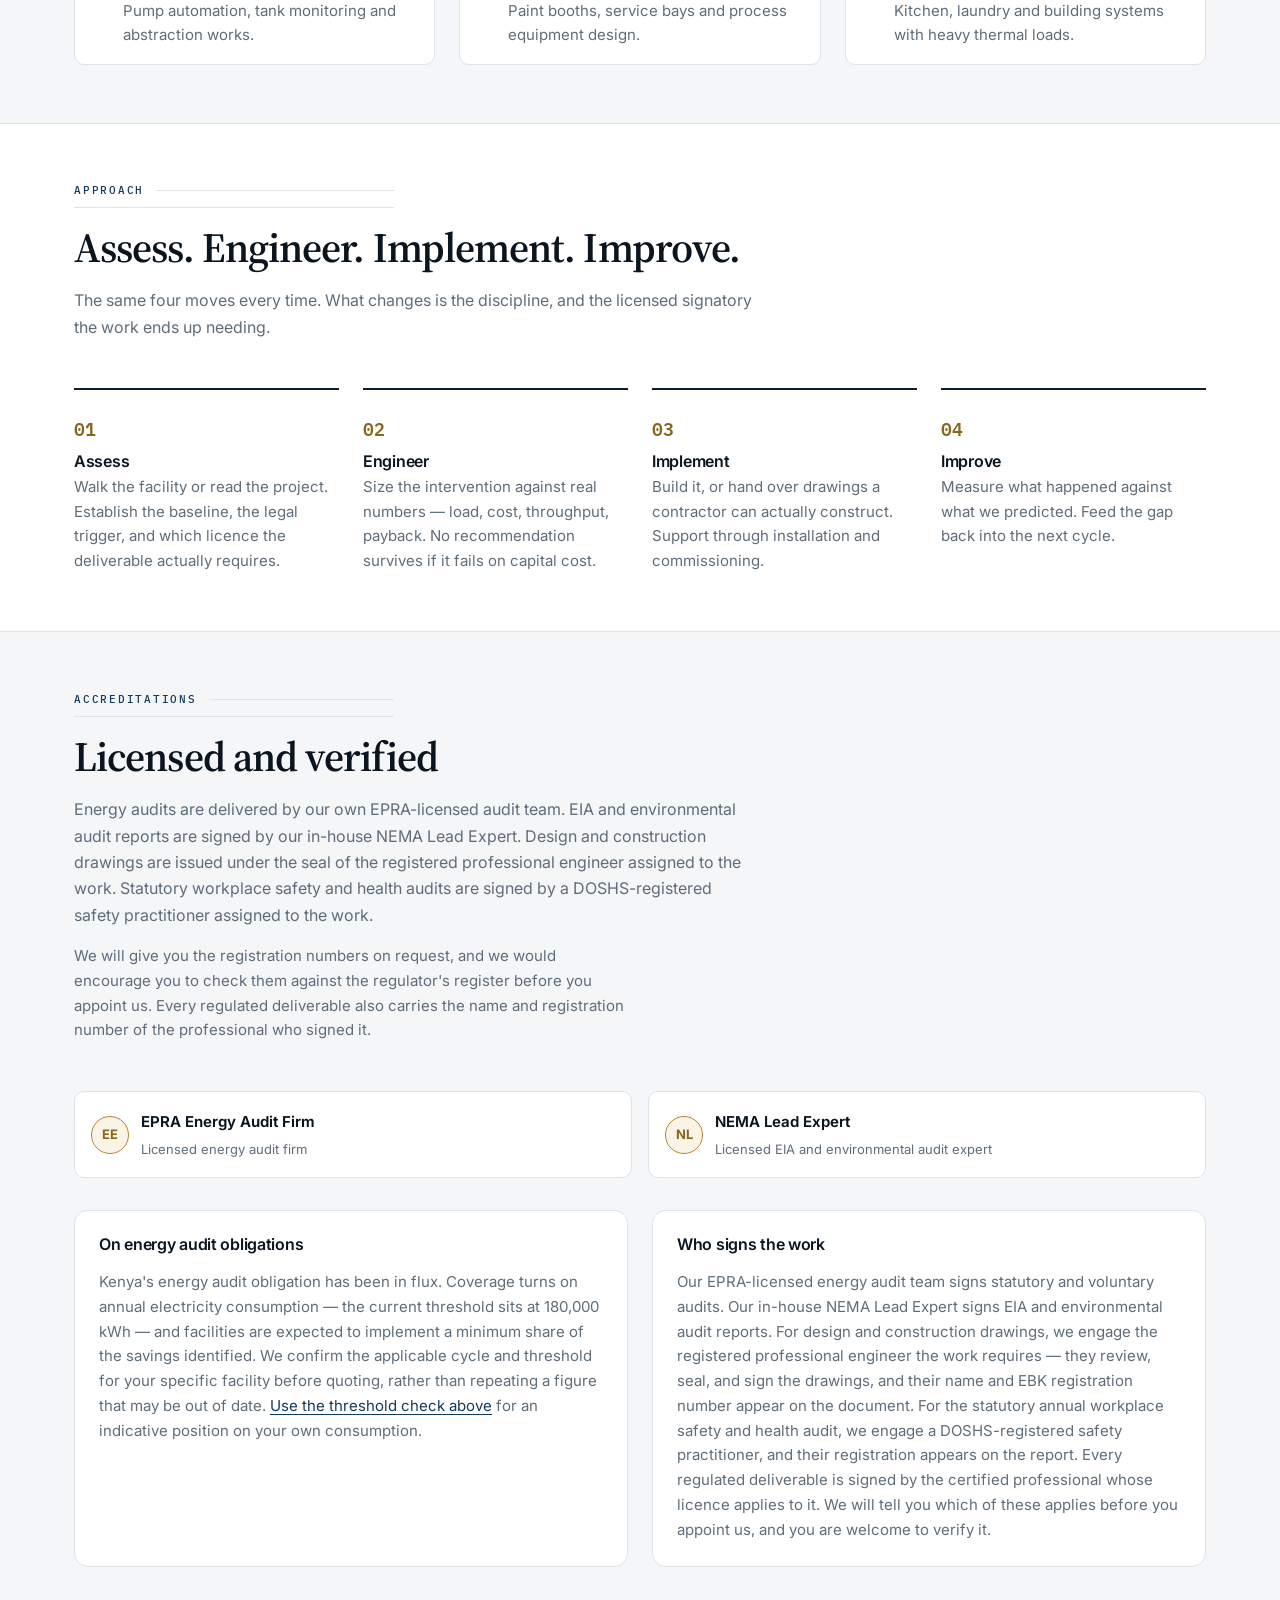
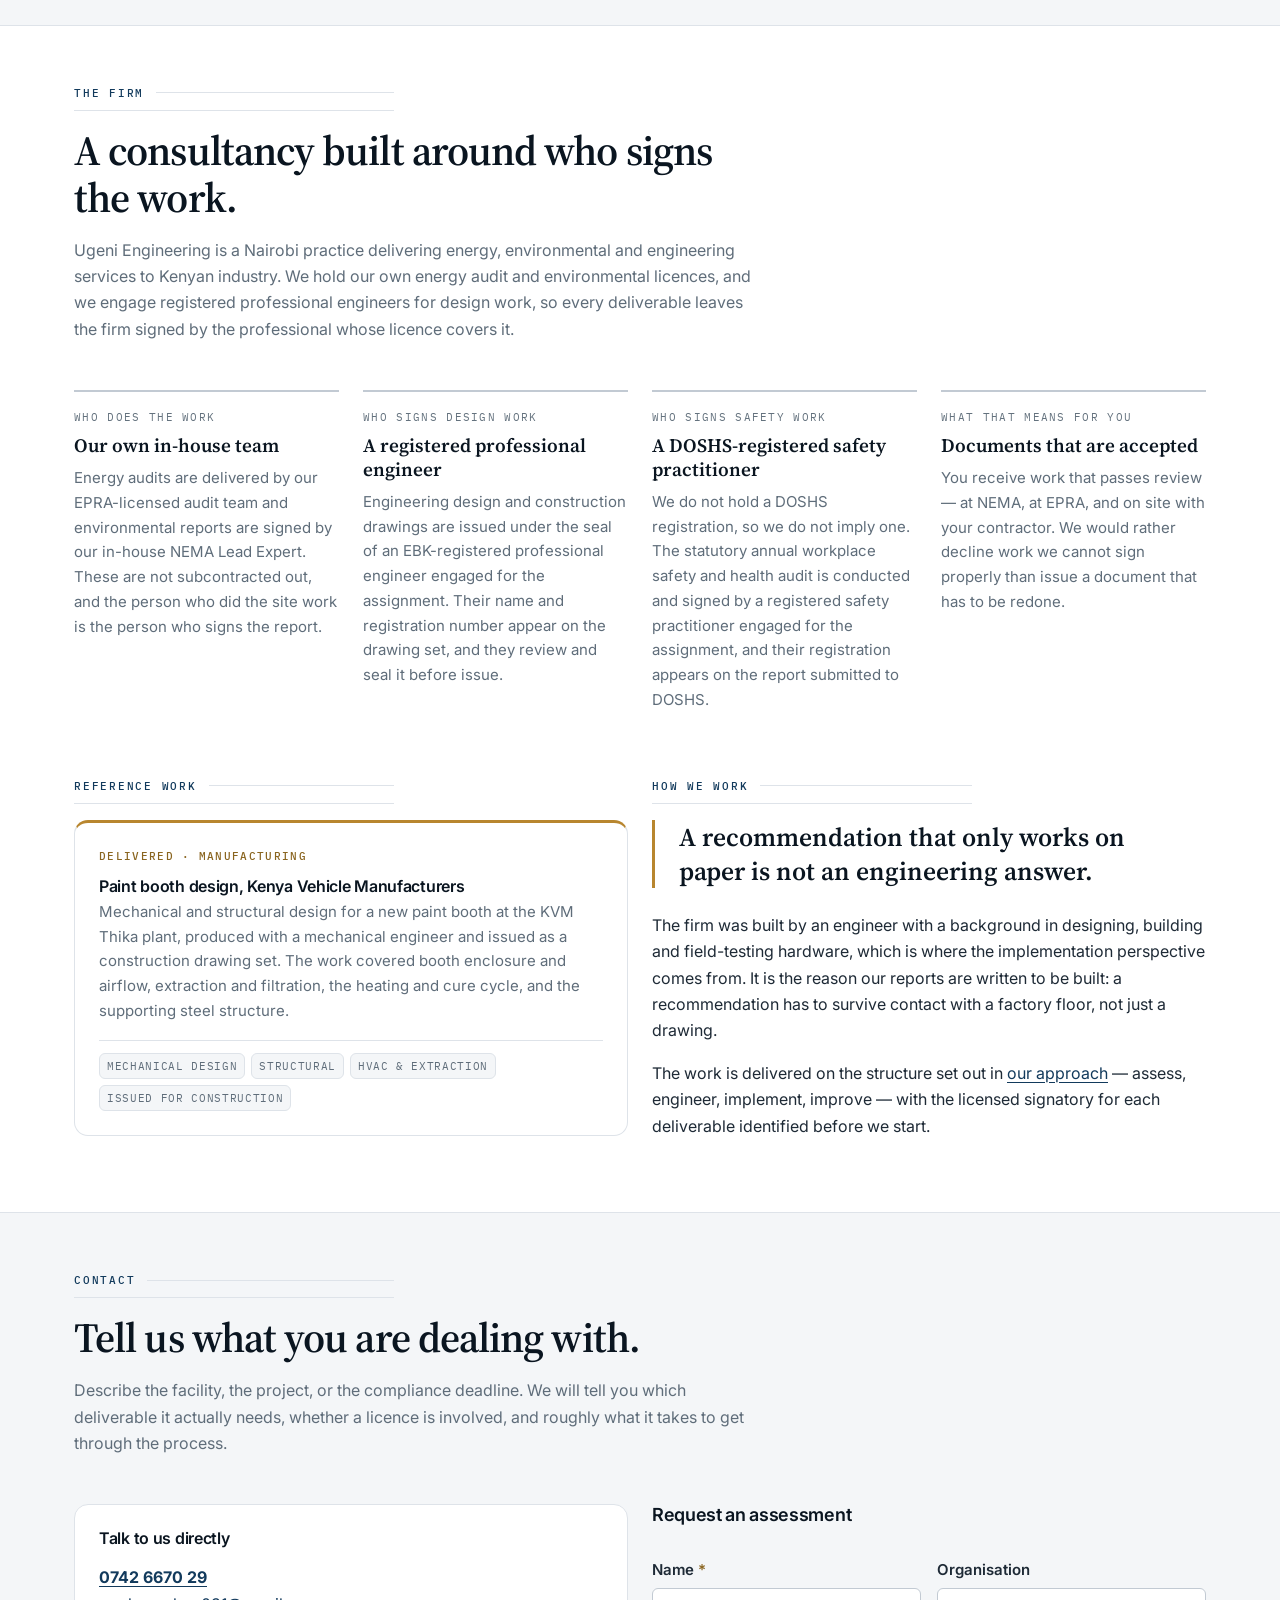
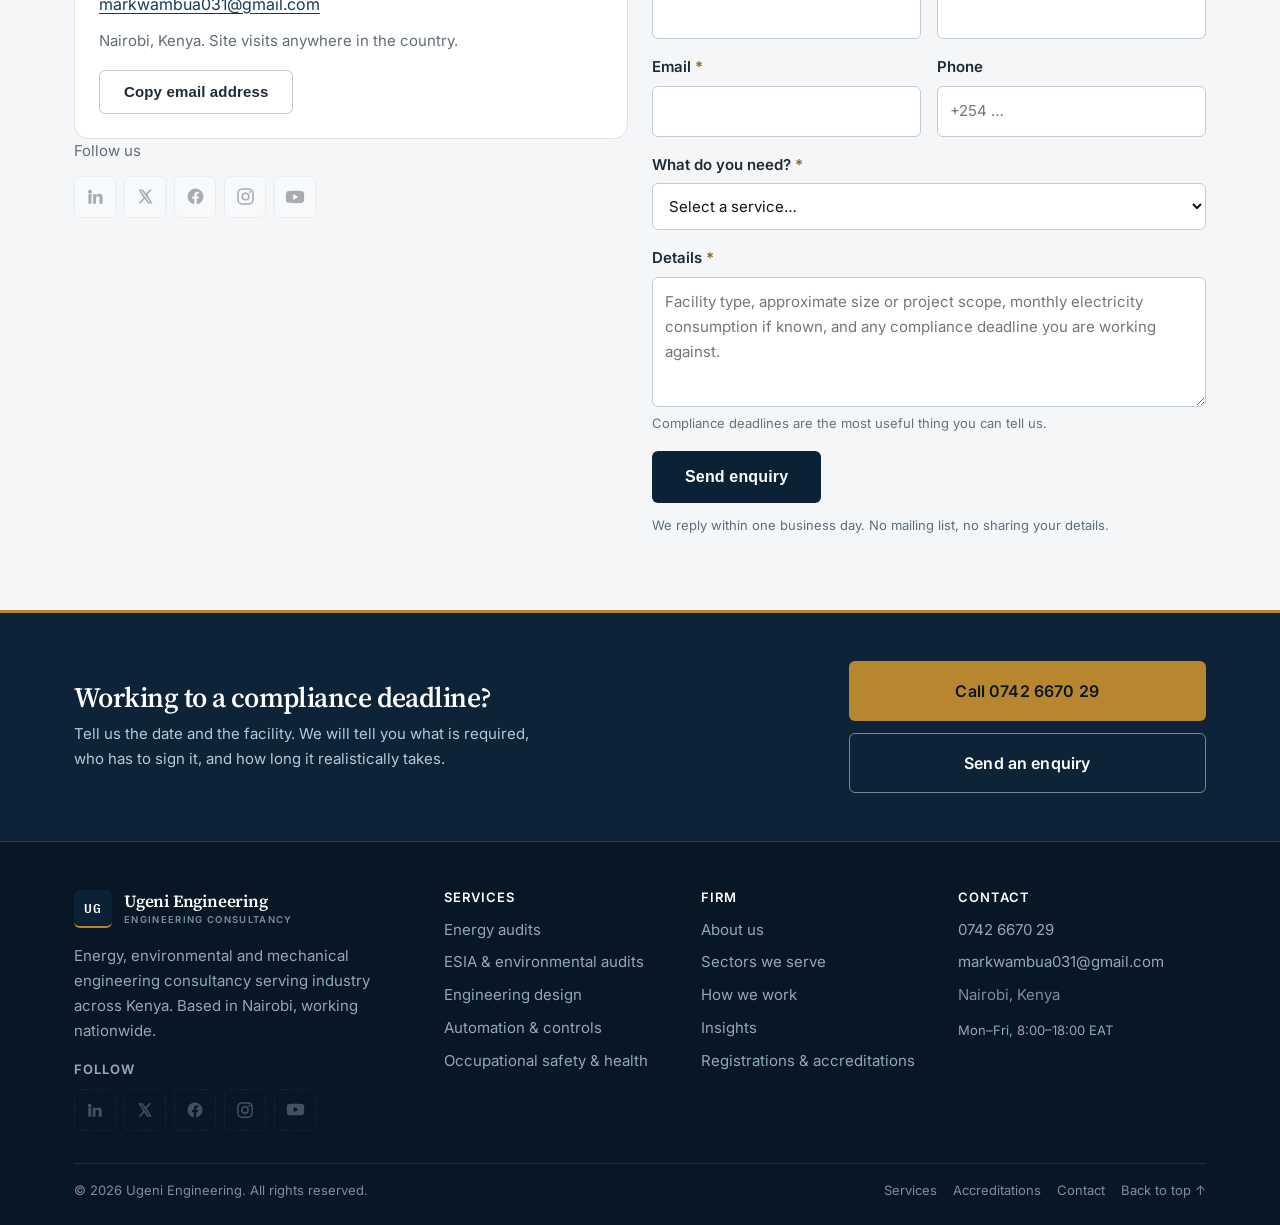
==== commit 65409d3d: "Update Disciplines line: firm framing with user text" ====
--- a/index.html
+++ b/index.html
@@ -133,7 +133,7 @@
           </div>
           <div>
             <dt>Disciplines</dt>
-            <dd>BSc Energy &amp; Environmental Technology, with registered professional engineers engaged per assignment</dd>
+            <dd>Firm disciplines: energy, environment, Mechanical engineering, automation, safety. Every regulated output signed by the professional whose license applies.</dd>
           </div>
           <div>
             <dt>Who signs</dt>
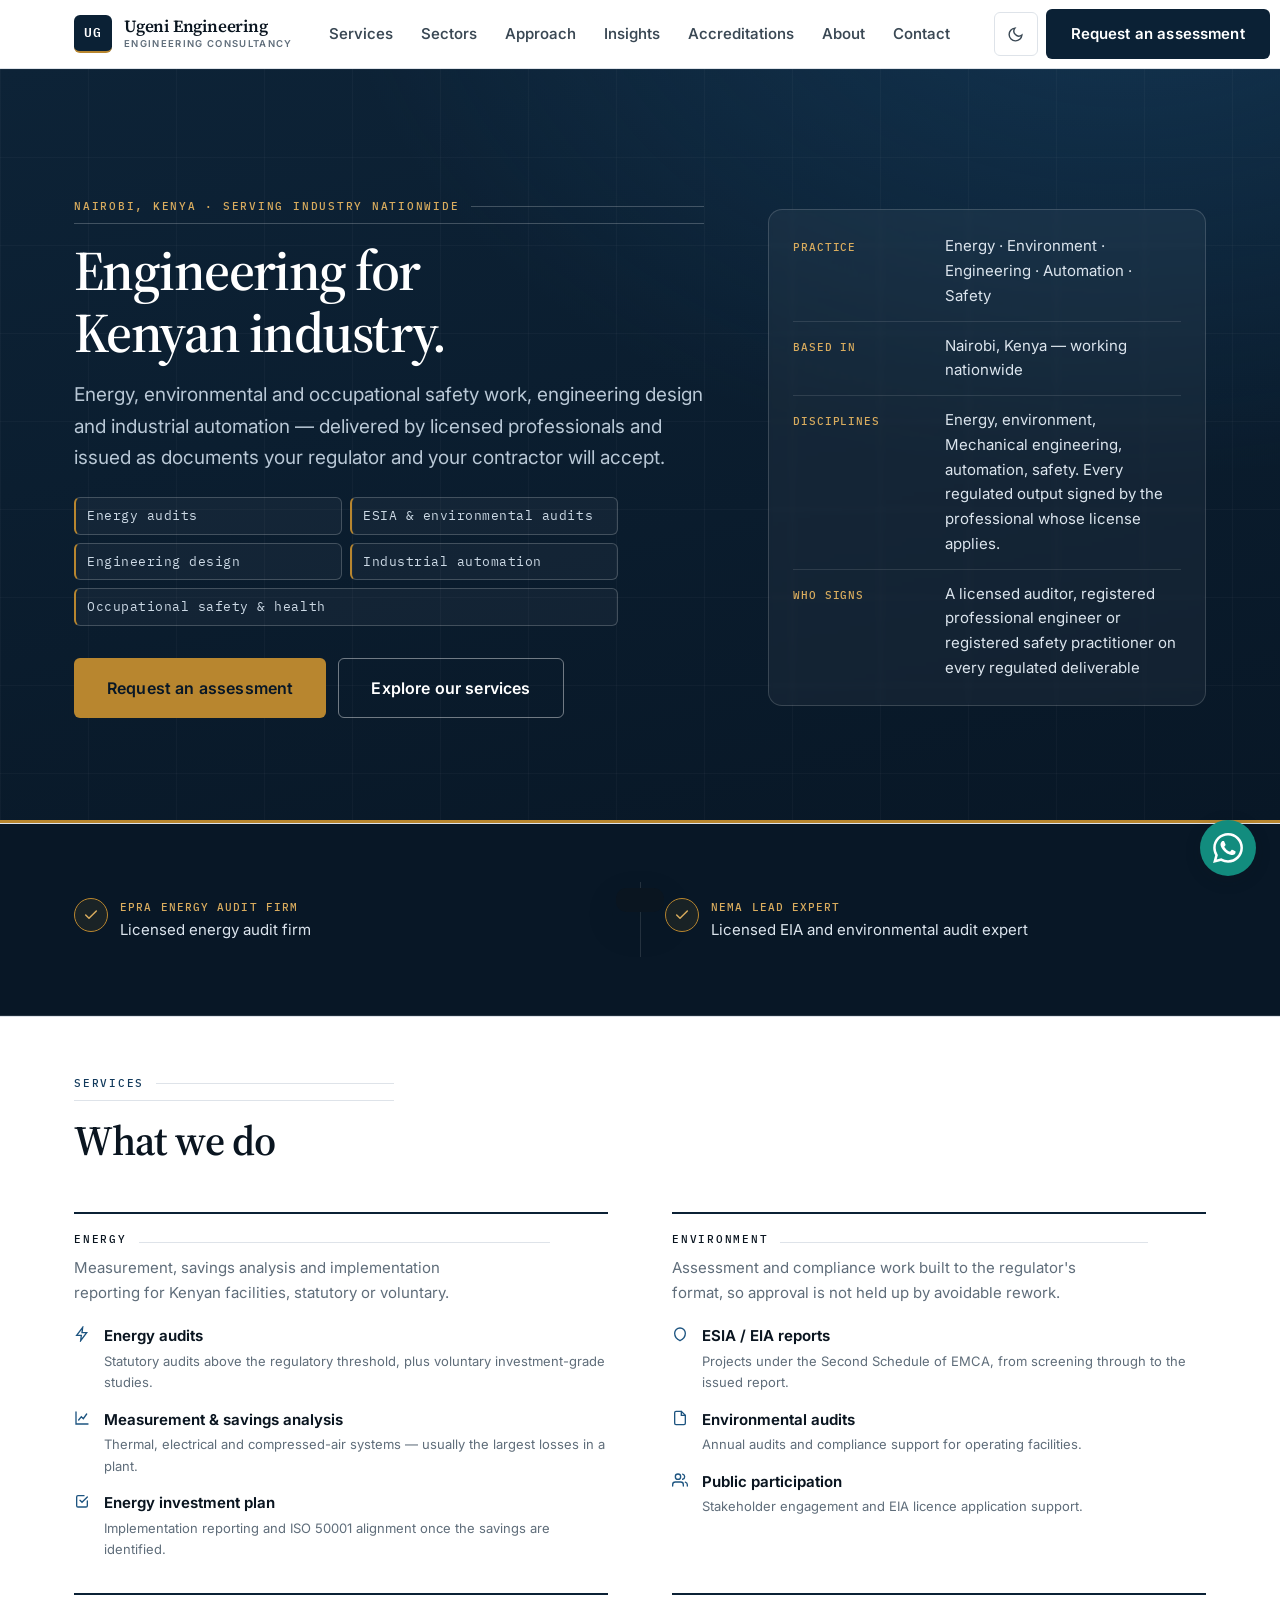
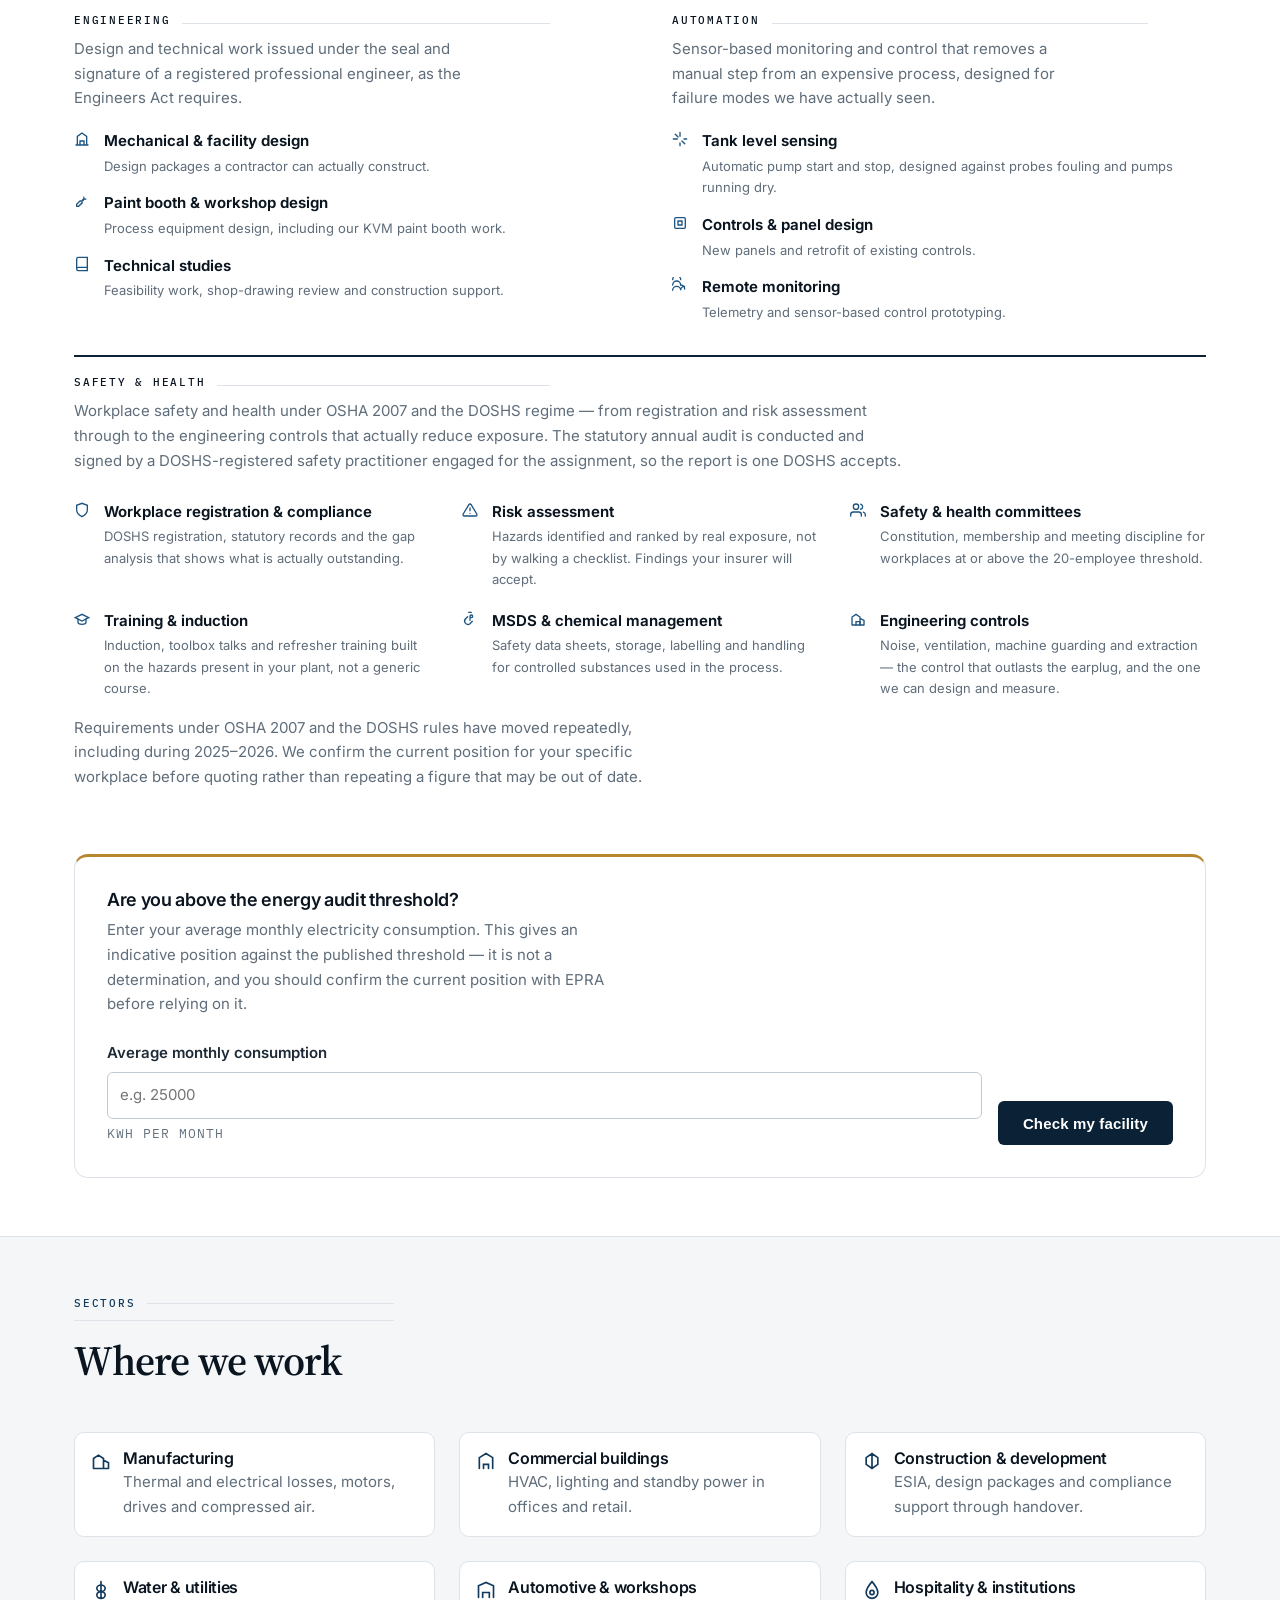
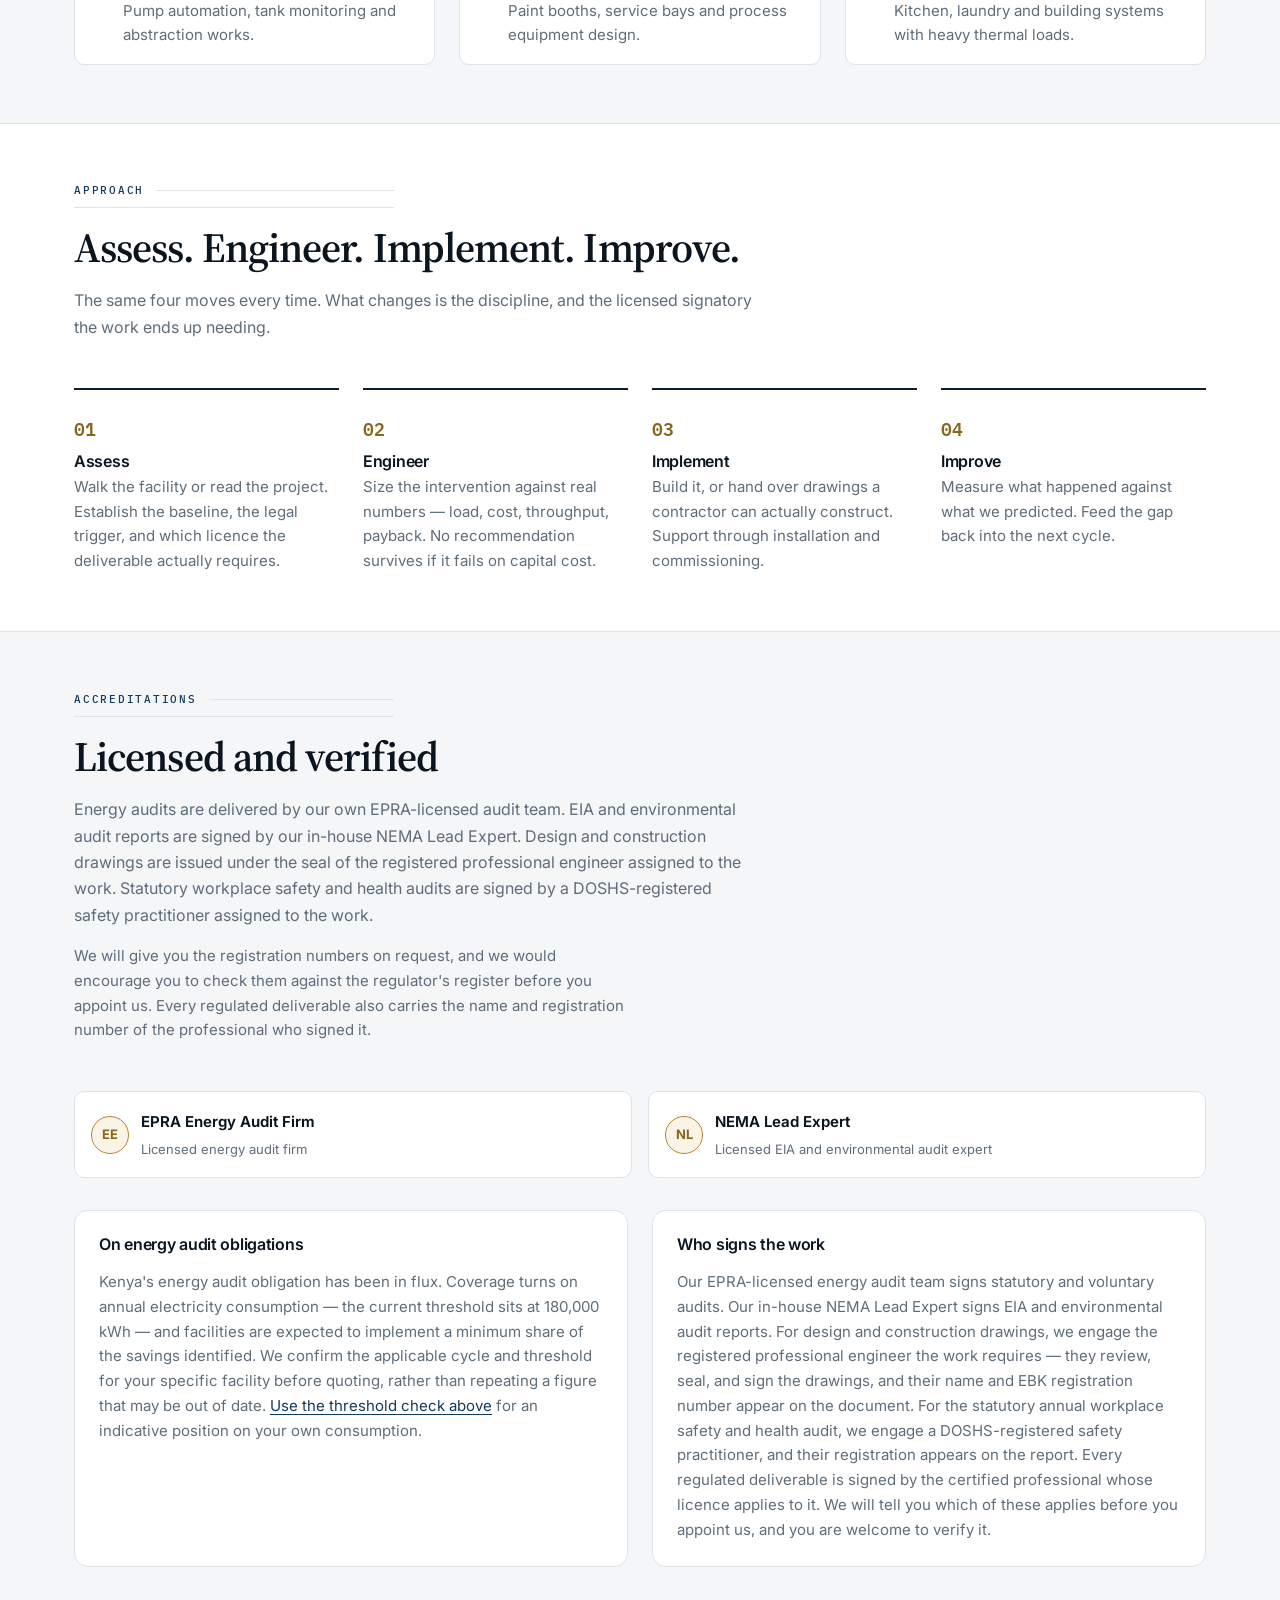
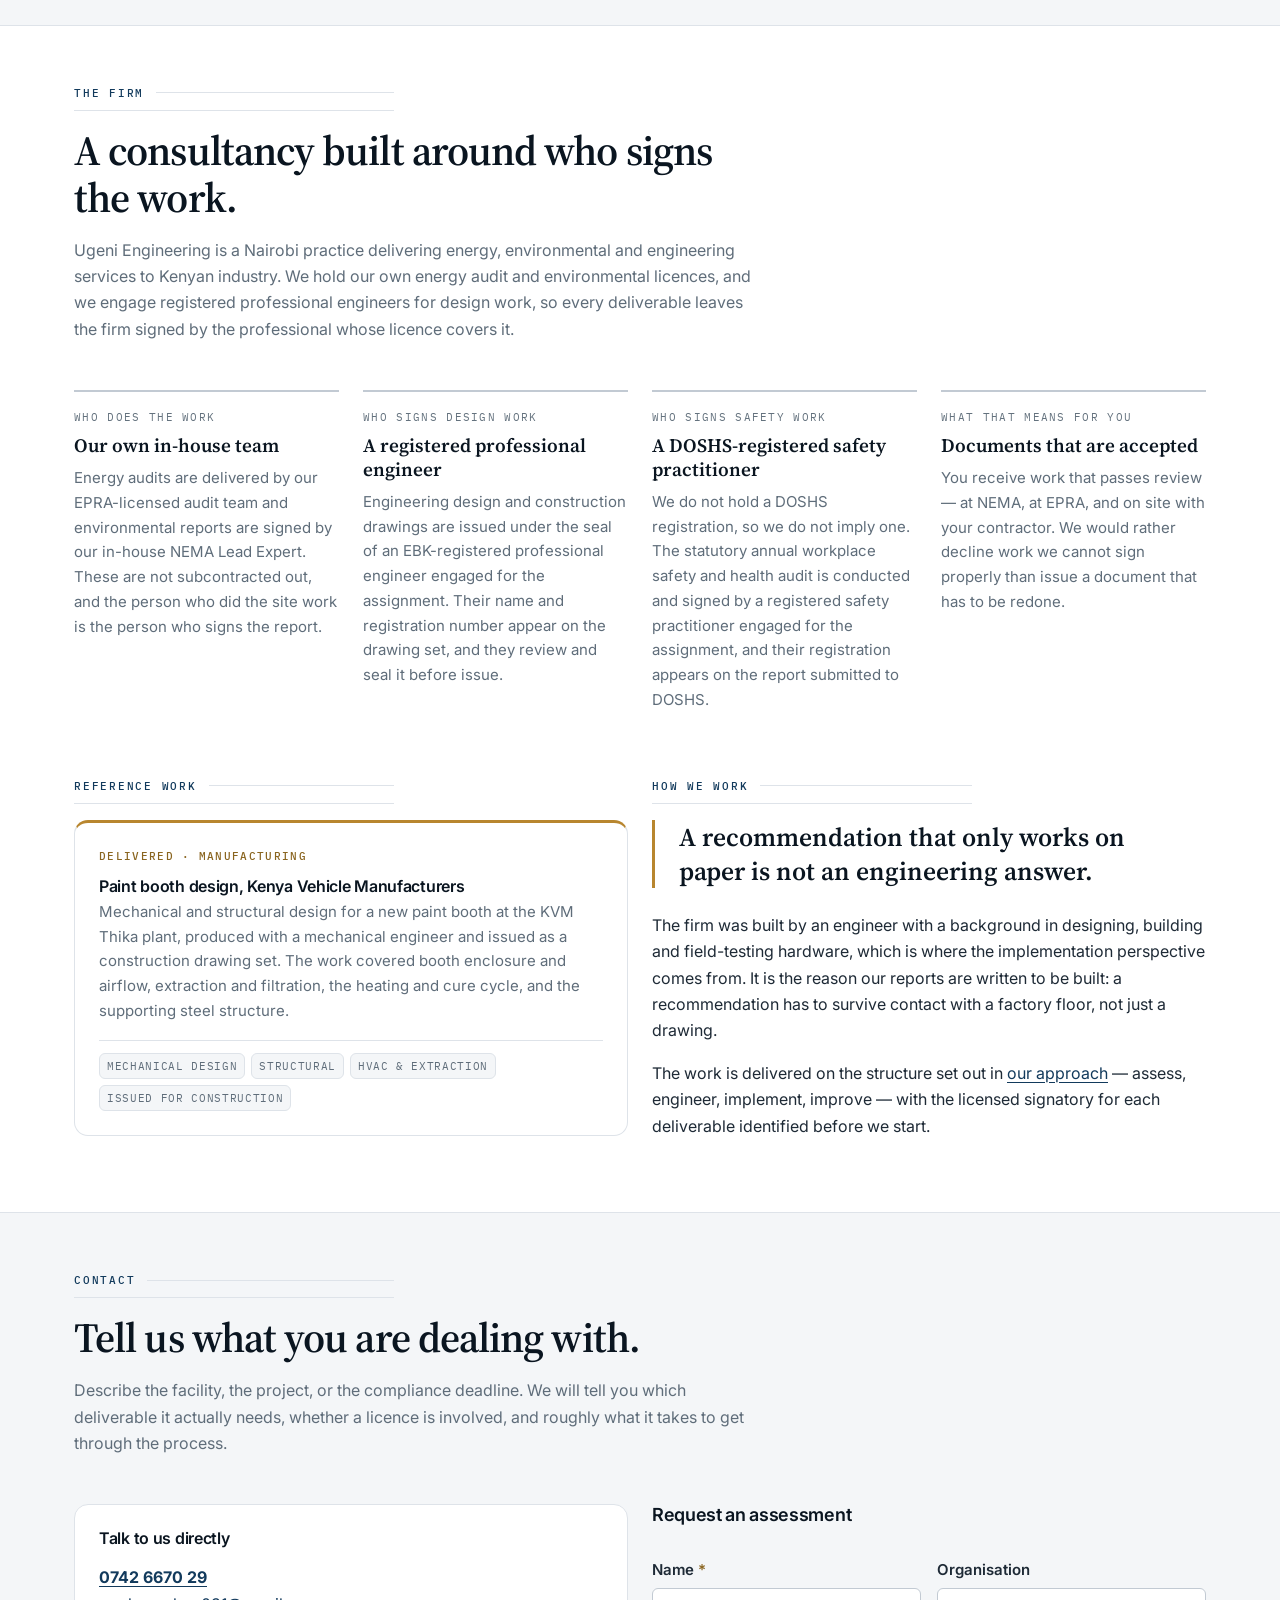
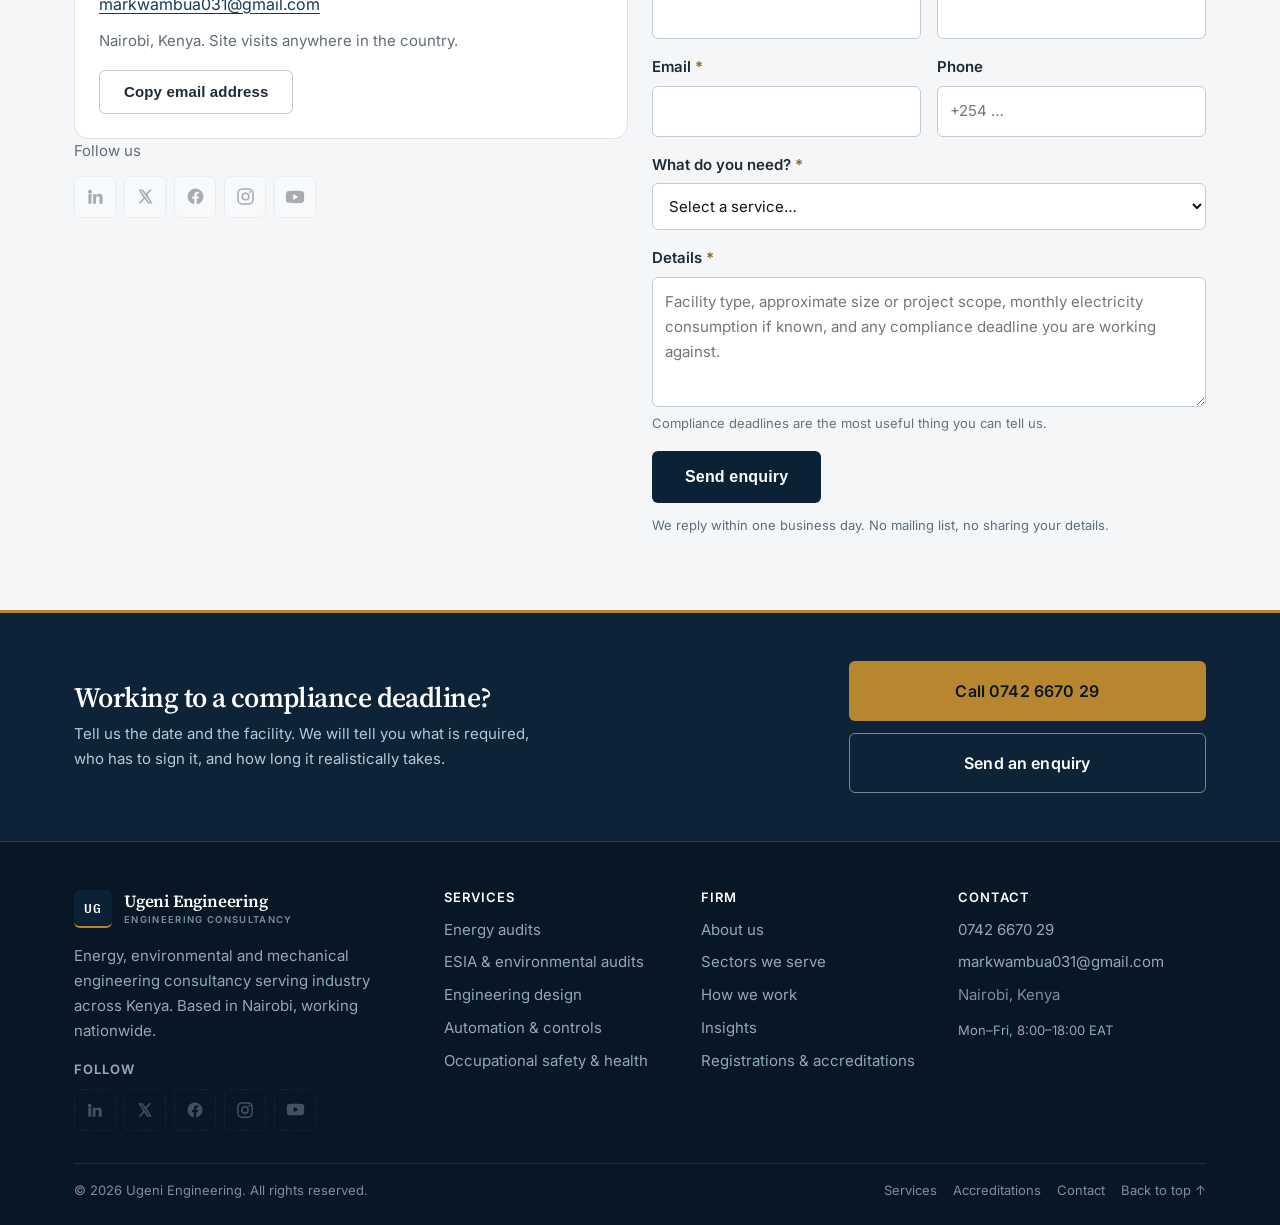
==== commit 0c77f060: "Capitalize Energy in Disciplines line" ====
--- a/index.html
+++ b/index.html
@@ -133,7 +133,7 @@
           </div>
           <div>
             <dt>Disciplines</dt>
-            <dd>Firm disciplines: energy, environment, Mechanical engineering, automation, safety. Every regulated output signed by the professional whose license applies.</dd>
+            <dd>Energy, environment, Mechanical engineering, automation, safety. Every regulated output signed by the professional whose license applies.</dd>
           </div>
           <div>
             <dt>Who signs</dt>
